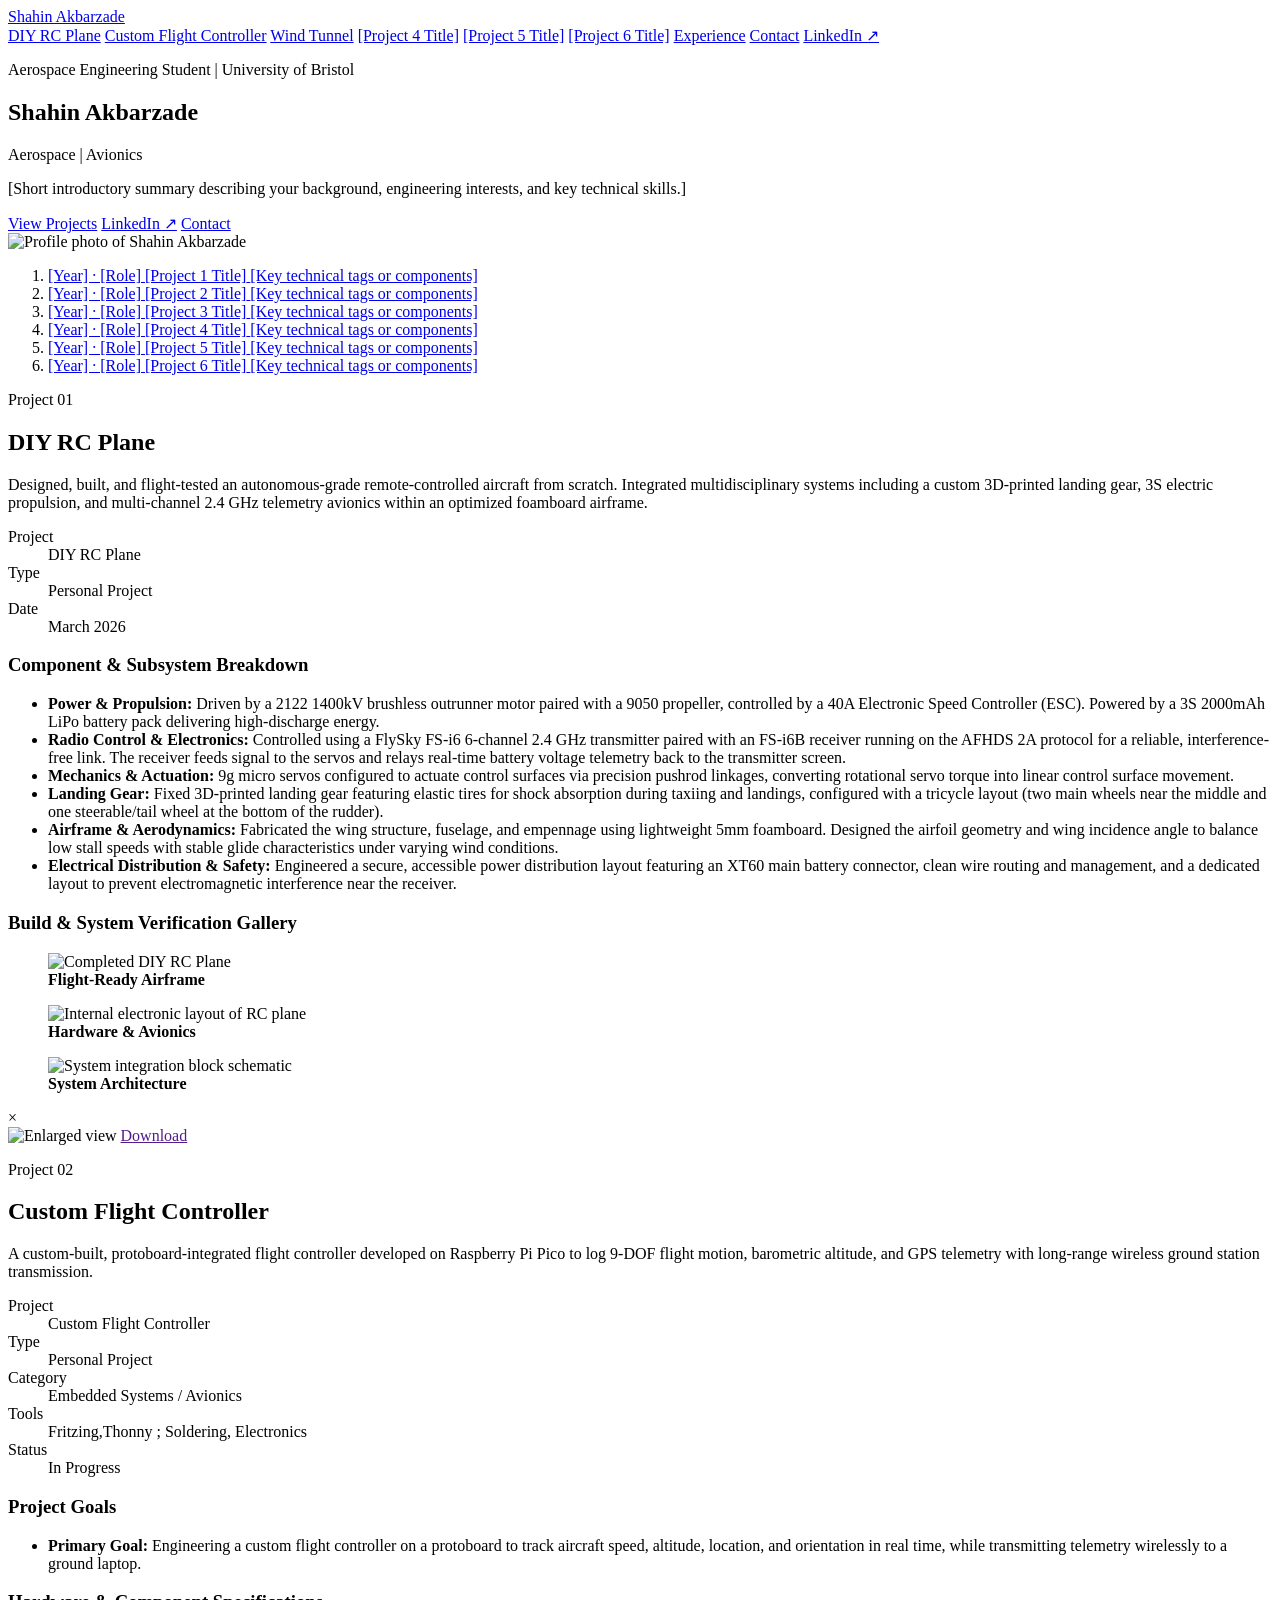
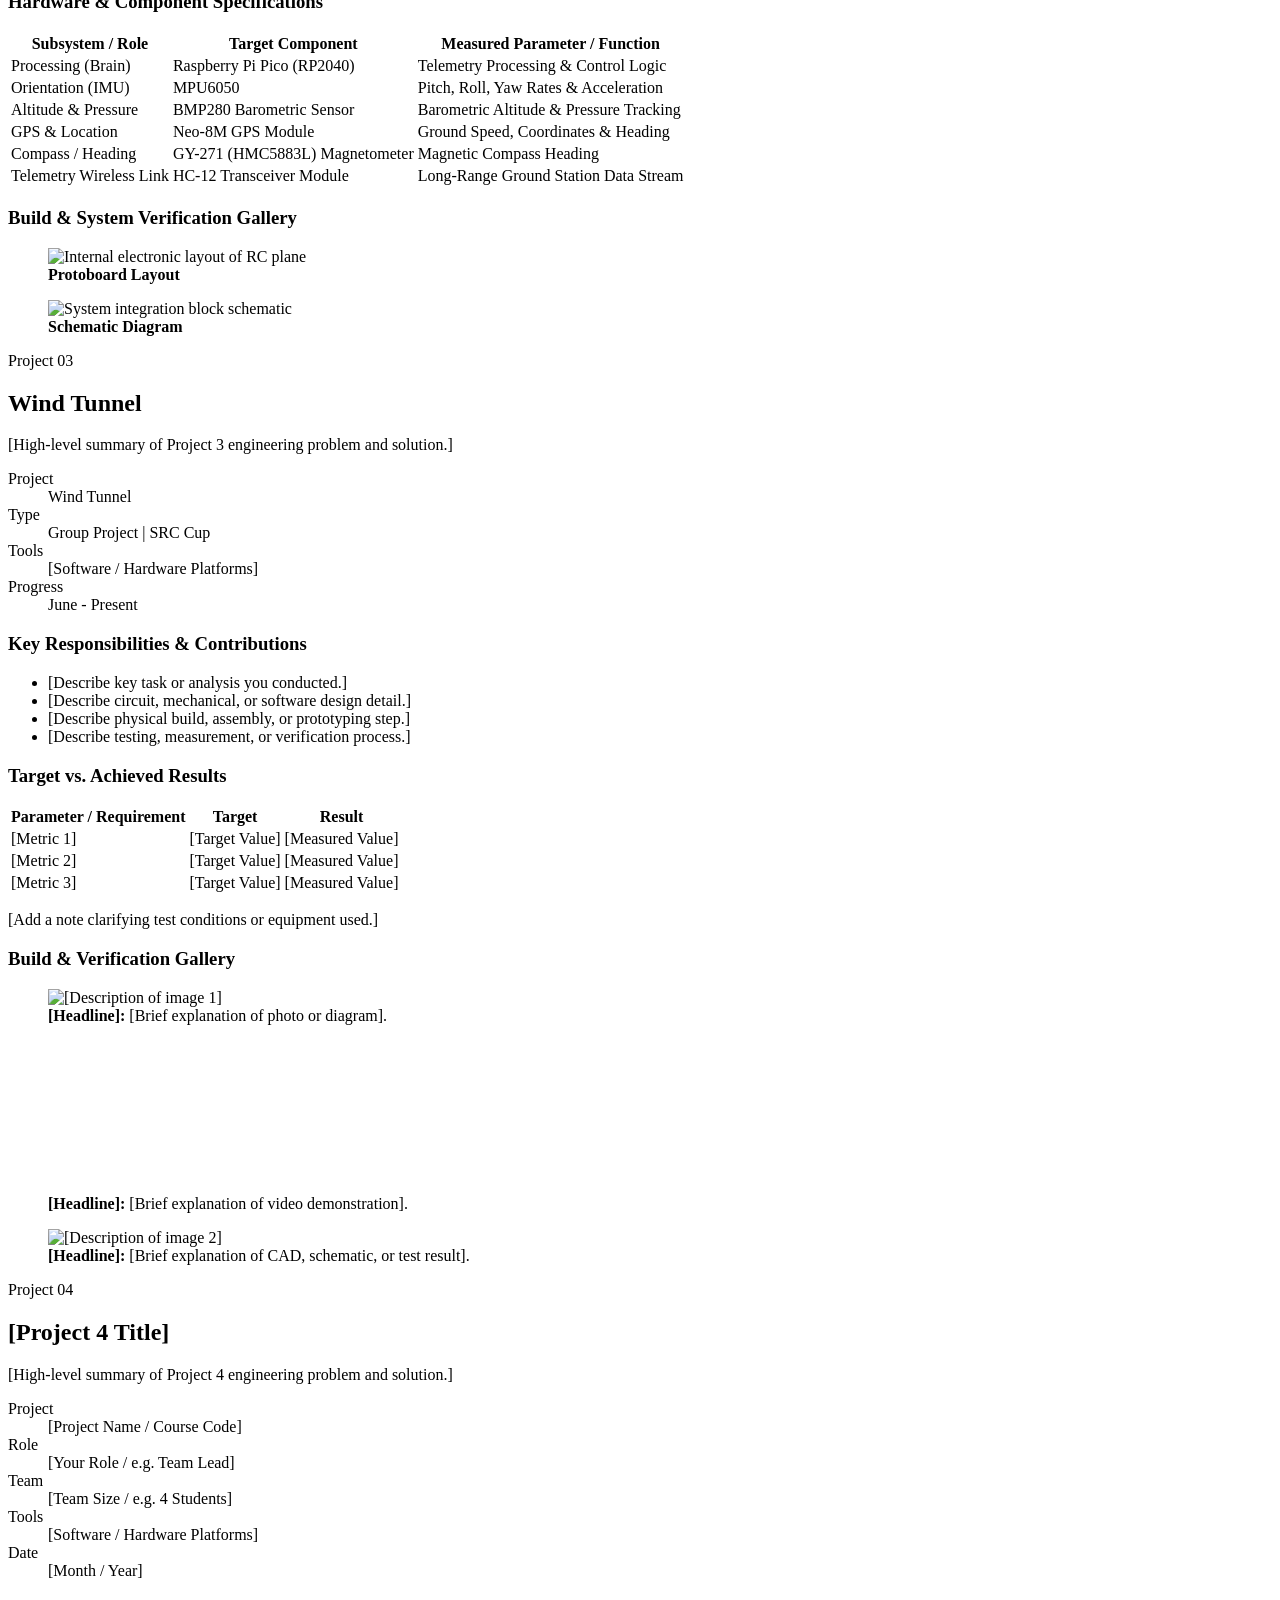
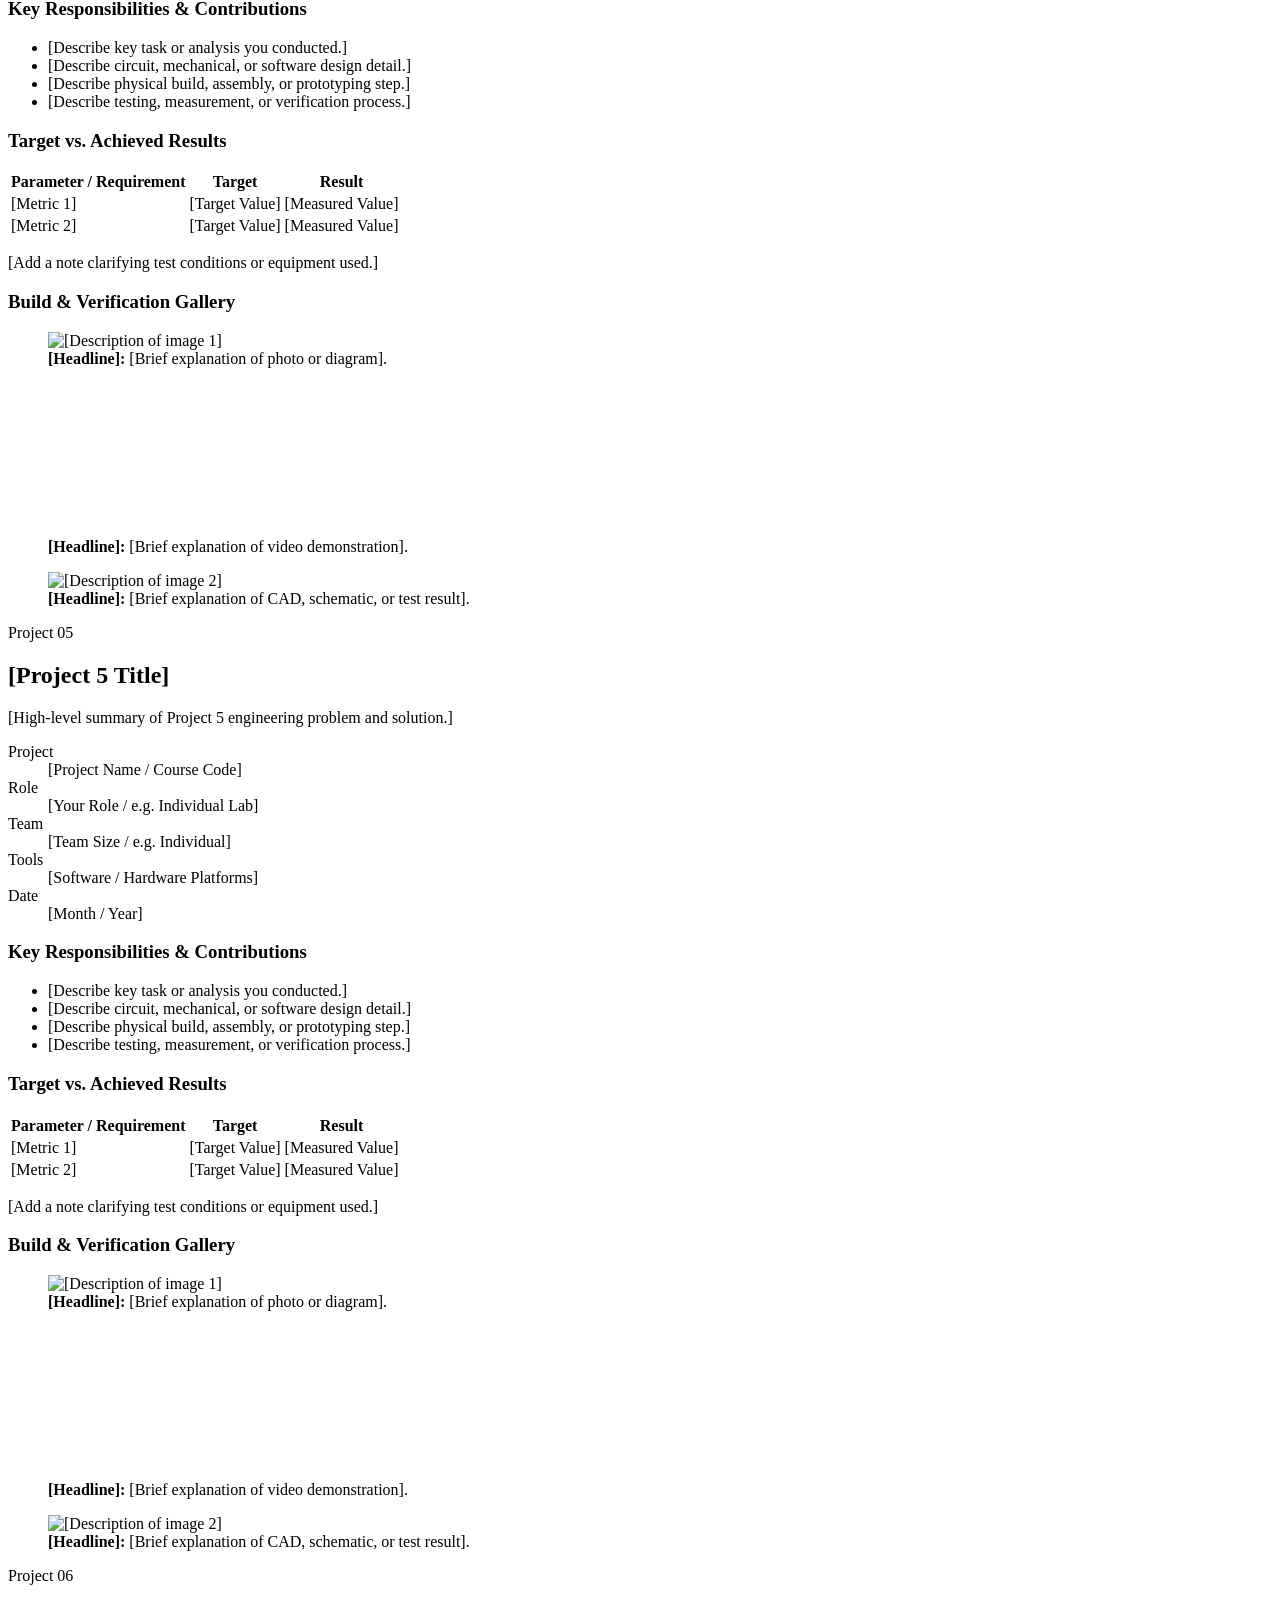
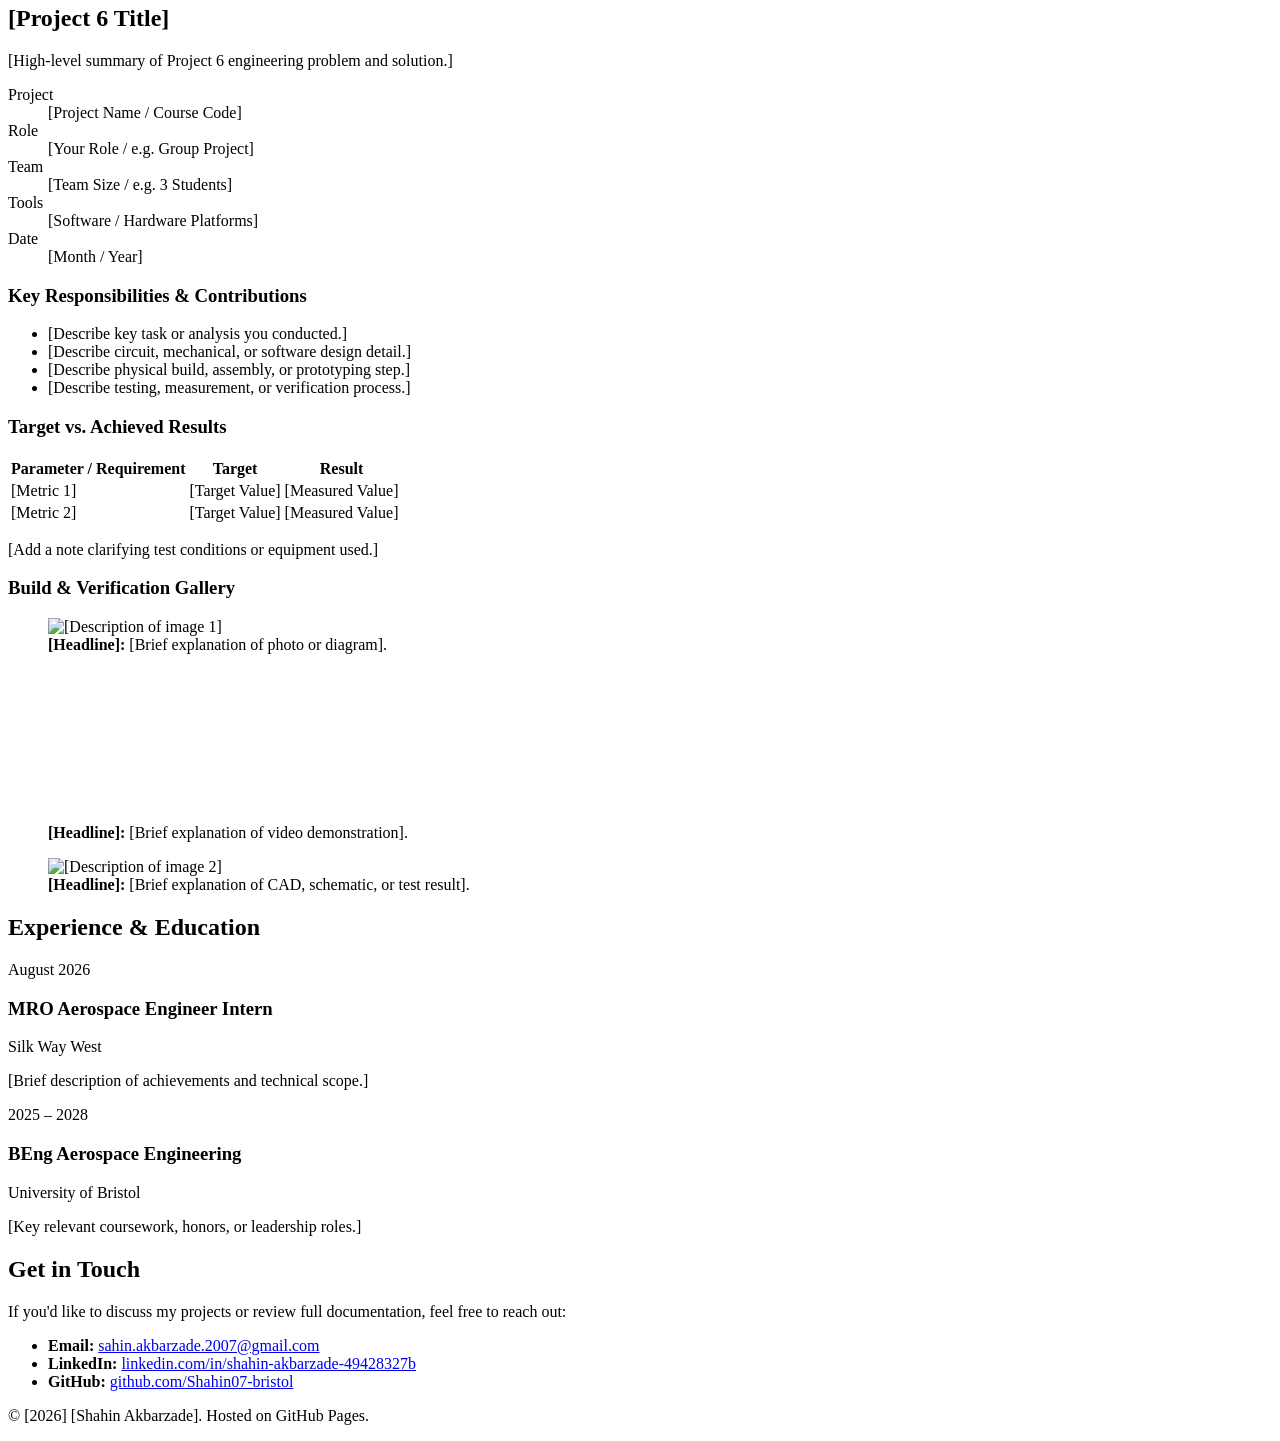
==== index.html @ 2c560502 "Add files via upload" ====
<!DOCTYPE html>
<html lang="en">
<head>
  <meta charset="UTF-8">
  <meta name="viewport" content="width=device-width, initial-scale=1.0">
  <title>Shahin Akbarzade · Portfolio</title>
  <link rel="stylesheet" href="style.css">
</head>
<body>

  <!-- Sticky Navigation Header -->
  <header>
    <div class="header-container">
      <a href="#top" class="logo-link">Shahin Akbarzade</a>
      <nav aria-label="Main Navigation">
        <a href="#project-1">DIY RC Plane</a>
        <a href="#project-2">Custom Flight Controller</a>
        <a href="#project-3">Wind Tunnel</a>
        <a href="#project-4">[Project 4 Title]</a>
        <a href="#project-5">[Project 5 Title]</a>
        <a href="#project-6">[Project 6 Title]</a>
        <a href="#experience">Experience</a>
        <a href="#contact">Contact</a>
        <a href="https://www.linkedin.com/in/shahin-akbarzade-49428327b" target="_blank" rel="noopener">LinkedIn ↗</a>
      </nav>
    </div>
  </header>

  <main>
    <!-- Hero / Intro Section -->
    <section id="top" class="hero-section">
      <div class="hero-text">
        <p class="degree-tag">Aerospace Engineering Student | University of Bristol</p>
        <h1>Shahin Akbarzade</h1>
        <p class="specialty-tag">Aerospace | Avionics</p>
        <p class="bio">
          [Short introductory summary describing your background, engineering interests, and key technical skills.]
        </p>
        <div class="hero-actions">
          <a href="#project-1" class="btn primary-btn">View Projects</a>
          <a href="https://www.linkedin.com/in/shahin-akbarzade-49428327b" target="_blank" rel="noopener" class="btn secondary-btn">LinkedIn ↗</a>
          <a href="#contact" class="btn secondary-btn">Contact</a>
        </div>
      </div>
      <div class="hero-image-wrapper">
        <img src="Photo.jpg" alt="Profile photo of Shahin Akbarzade">
      </div>
    </section>

    <!-- Project Index / Outline -->
    <nav class="project-outline" aria-label="Project Index">
      <ol>
        <li>
          <a href="#project-1">
            <span class="meta">[Year] · [Role]</span>
            <span class="title">[Project 1 Title]</span>
            <span class="desc">[Key technical tags or components]</span>
          </a>
        </li>
        <li>
          <a href="#project-2">
            <span class="meta">[Year] · [Role]</span>
            <span class="title">[Project 2 Title]</span>
            <span class="desc">[Key technical tags or components]</span>
          </a>
        </li>
        <li>
          <a href="#project-3">
            <span class="meta">[Year] · [Role]</span>
            <span class="title">[Project 3 Title]</span>
            <span class="desc">[Key technical tags or components]</span>
          </a>
        </li>
        <li>
          <a href="#project-4">
            <span class="meta">[Year] · [Role]</span>
            <span class="title">[Project 4 Title]</span>
            <span class="desc">[Key technical tags or components]</span>
          </a>
        </li>
        <li>
          <a href="#project-5">
            <span class="meta">[Year] · [Role]</span>
            <span class="title">[Project 5 Title]</span>
            <span class="desc">[Key technical tags or components]</span>
          </a>
        </li>
        <li>
          <a href="#project-6">
            <span class="meta">[Year] · [Role]</span>
            <span class="title">[Project 6 Title]</span>
            <span class="desc">[Key technical tags or components]</span>
        </a>
        </li>
      </ol>
    </nav>

    <!-- Project 01 Details -->
    <section id="project-1" class="project-card">
      <div class="project-header">
        <div class="project-title-area">
          <p class="project-num">Project 01</p>
          <h2>DIY RC Plane</h2>
          <p class="project-summary">Designed, built, and flight-tested an autonomous-grade remote-controlled aircraft from scratch. Integrated multidisciplinary systems including a custom 3D-printed landing gear, 3S electric propulsion, and multi-channel 2.4 GHz telemetry avionics within an optimized foamboard airframe.</p>
        </div>
        <dl class="project-details-grid">
          <div><dt>Project</dt><dd>DIY RC Plane</dd></div>
          <div><dt>Type</dt><dd>Personal Project</dd></div>
          <div><dt>Date</dt><dd>March 2026</dd></div>
        </dl>
      </div>

    <div class="project-body">
        <div class="project-column">
          <h3>Component & Subsystem Breakdown</h3>
          <ul>
            <li><b>Power & Propulsion:</b> Driven by a 2122 1400kV brushless outrunner motor paired with a 9050 propeller, controlled by a 40A Electronic Speed Controller (ESC). Powered by a 3S 2000mAh LiPo battery pack delivering high-discharge energy.</li>
            <li><b>Radio Control & Electronics:</b> Controlled using a FlySky FS-i6 6-channel 2.4 GHz transmitter paired with an FS-i6B receiver running on the AFHDS 2A protocol for a reliable, interference-free link. The receiver feeds signal to the servos and relays real-time battery voltage telemetry back to the transmitter screen.</li>
            <li><b>Mechanics & Actuation:</b> 9g micro servos configured to actuate control surfaces via precision pushrod linkages, converting rotational servo torque into linear control surface movement.</li>
            <li><b>Landing Gear:</b> Fixed 3D-printed landing gear featuring elastic tires for shock absorption during taxiing and landings, configured with a tricycle layout (two main wheels near the middle and one steerable/tail wheel at the bottom of the rudder).</li>
            <li><b>Airframe & Aerodynamics:</b> Fabricated the wing structure, fuselage, and empennage using lightweight 5mm foamboard. Designed the airfoil geometry and wing incidence angle to balance low stall speeds with stable glide characteristics under varying wind conditions.</li>
            <li><b>Electrical Distribution & Safety:</b> Engineered a secure, accessible power distribution layout featuring an XT60 main battery connector, clean wire routing and management, and a dedicated layout to prevent electromagnetic interference near the receiver.</li>
          </ul>
        </div>       
    </div>

    <!-- Media & Demonstration Grid -->
      <div class="media-section">
        <h3>Build & System Verification Gallery</h3>
        <div class="media-grid">
          
          <!-- Image 1: Full Plane -->
          <figure>
            <img class="lightbox-trigger" src="RC PLANE/RC.jpeg" alt="Completed DIY RC Plane">
            <figcaption><b>Flight-Ready Airframe</b></figcaption>
          </figure>

          <!-- Image 2: Components -->
          <figure>
            <img class="lightbox-trigger" src="RC PLANE/Components.jpeg" alt="Internal electronic layout of RC plane">
            <figcaption><b>Hardware & Avionics</b></figcaption>
          </figure>

          <!-- Image 3: Schematic Diagram -->
          <figure>
            <img class="lightbox-trigger" src="RC PLANE/Schematic.png" alt="System integration block schematic">
            <figcaption><b>System Architecture</b></figcaption>
          </figure>

        </div>
      </div>

      <!-- Lightbox Modal Container (Add this right at the bottom before </body>) -->
      <div id="lightbox" class="lightbox">
        <span class="lightbox-close">&times;</span>
        <div class="lightbox-content-wrapper">
          <img class="lightbox-img" id="lightbox-img" src="" alt="Enlarged view">
          <a id="lightbox-download" class="lightbox-download-btn" href="" download>Download</a>
        </div>
      </div>
    </section>

    <!-- Project 02 Details -->
    <section id="project-2" class="project-card">
    <div class="project-header">
        <div class="project-title-area">
        <p class="project-num">Project 02</p>
        <h2>Custom Flight Controller</h2>
        <p class="project-summary">A custom-built, protoboard-integrated flight controller developed on Raspberry Pi Pico to log 9-DOF flight motion, barometric altitude, and GPS telemetry with long-range wireless ground station transmission.</p>
        </div>
        <dl class="project-details-grid">
        <div><dt>Project</dt><dd>Custom Flight Controller</dd></div>
        <div><dt>Type</dt><dd>Personal Project</dd></div>
        <div><dt>Category</dt><dd>Embedded Systems / Avionics</dd></div>
        <div><dt>Tools</dt><dd>Fritzing,Thonny ; Soldering, Electronics</dd></div>
        <div><dt>Status</dt><dd>In Progress</dd></div>
        </dl>
    </div>

    <div class="project-details">
    
    <!-- Project Goals Header & Text -->
    <div class="detail-section">
        <h3>Project Goals</h3>
        <ul>
        <li>
            <b>Primary Goal:</b> Engineering a custom flight controller on a protoboard to track aircraft speed, altitude, location, and orientation in real time, while transmitting telemetry wirelessly to a ground laptop.
        </li>
        </ul>
    </div>

    <!-- Hardware Component Specification Table -->
    <div class="detail-section">
        <h3>Hardware & Component Specifications</h3>
        
        <div class="table-container">
        <table class="specs-table">
            <thead>
            <tr>
                <th>Subsystem / Role</th>
                <th>Target Component</th>
                <th>Measured Parameter / Function</th>
            </tr>
            </thead>
            <tbody>
            <tr>
                <td>Processing (Brain)</td>
                <td>Raspberry Pi Pico (RP2040)</td>
                <td>Telemetry Processing & Control Logic</td>
            </tr>
            <tr>
                <td>Orientation (IMU)</td>
                <td>MPU6050</td>
                <td>Pitch, Roll, Yaw Rates & Acceleration</td>
            </tr>
            <tr>
                <td>Altitude & Pressure</td>
                <td>BMP280 Barometric Sensor</td>
                <td>Barometric Altitude & Pressure Tracking</td>
            </tr>
            <tr>
                <td>GPS & Location</td>
                <td>Neo-8M GPS Module</td>
                <td>Ground Speed, Coordinates & Heading</td>
            </tr>
            <tr>
                <td>Compass / Heading</td>
                <td>GY-271 (HMC5883L) Magnetometer</td>
                <td>Magnetic Compass Heading</td>
            </tr>
            <tr>
                <td>Telemetry Wireless Link</td>
                <td>HC-12 Transceiver Module</td>
                <td>Long-Range Ground Station Data Stream</td>
            </tr>
            </tbody>
        </table>
        </div>
    </div>

    </div>

    <!-- Media & Demonstration Grid -->
      <div class="media-section">
        <h3>Build & System Verification Gallery</h3>
        <div class="media-grid">

          <!-- Image 1: Components -->
          <figure>
            <img class="lightbox-trigger" src="Flight Controller/Circuit.jpeg" alt="Internal electronic layout of RC plane">
            <figcaption><b>Protoboard Layout</b></figcaption>
          </figure>

          <!-- Image 2: Schematic Diagram -->
          <figure>
            <img class="lightbox-trigger" src="Flight Controller/Schematic.png" alt="System integration block schematic">
            <figcaption><b>Schematic Diagram</b></figcaption>
          </figure>

        </div>

    </div>
    </section>

    <!-- Project 03 Details -->
    <section id="project-3" class="project-card">
      <div class="project-header">
        <div class="project-title-area">
          <p class="project-num">Project 03</p>
          <h2>Wind Tunnel</h2>
          <p class="project-summary">[High-level summary of Project 3 engineering problem and solution.]</p>
        </div>
        <dl class="project-details-grid">
          <div><dt>Project</dt><dd>Wind Tunnel</dd></div>
          <div><dt>Type</dt><dd>Group Project | SRC Cup</dd></div>
          <div><dt>Tools</dt><dd>[Software / Hardware Platforms]</dd></div>
          <div><dt>Progress</dt><dd>June - Present</dd></div>
        </dl>
      </div>

      <div class="project-body">
        <div class="project-column">
          <h3>Key Responsibilities & Contributions</h3>
          <ul>
            <li>[Describe key task or analysis you conducted.]</li>
            <li>[Describe circuit, mechanical, or software design detail.]</li>
            <li>[Describe physical build, assembly, or prototyping step.]</li>
            <li>[Describe testing, measurement, or verification process.]</li>
          </ul>
        </div>

        <div class="project-column">
          <h3>Target vs. Achieved Results</h3>
          <div class="table-wrapper">
            <table>
              <thead>
                <tr>
                  <th>Parameter / Requirement</th>
                  <th>Target</th>
                  <th>Result</th>
                </tr>
              </thead>
              <tbody>
                <tr>
                  <td>[Metric 1]</td>
                  <td>[Target Value]</td>
                  <td>[Measured Value]</td>
                </tr>
                <tr>
                  <td>[Metric 2]</td>
                  <td>[Target Value]</td>
                  <td>[Measured Value]</td>
                </tr>
                <tr>
                  <td>[Metric 3]</td>
                  <td>[Target Value]</td>
                  <td>[Measured Value]</td>
                </tr>
              </tbody>
            </table>
          </div>
          <p class="caption-note">[Add a note clarifying test conditions or equipment used.]</p>
        </div>
      </div>

      <!-- Media & Demonstration Grid -->
      <div class="media-section">
        <h3>Build & Verification Gallery</h3>
        <div class="media-grid">
          <figure>
            <img src="assets/project3-img1.jpg" alt="[Description of image 1]">
            <figcaption><b>[Headline]:</b> [Brief explanation of photo or diagram].</figcaption>
          </figure>
          <figure>
            <video autoplay loop muted playsinline poster="assets/project3-video-poster.jpg" src="assets/project3-demo.mp4"></video>
            <figcaption><b>[Headline]:</b> [Brief explanation of video demonstration].</figcaption>
          </figure>
          <figure>
            <img src="assets/project3-img2.jpg" alt="[Description of image 2]">
            <figcaption><b>[Headline]:</b> [Brief explanation of CAD, schematic, or test result].</figcaption>
          </figure>
        </div>
      </div>
    </section>

    <!-- Project 04 Details -->
    <section id="project-4" class="project-card">
      <div class="project-header">
        <div class="project-title-area">
          <p class="project-num">Project 04</p>
          <h2>[Project 4 Title]</h2>
          <p class="project-summary">[High-level summary of Project 4 engineering problem and solution.]</p>
        </div>
        <dl class="project-details-grid">
          <div><dt>Project</dt><dd>[Project Name / Course Code]</dd></div>
          <div><dt>Role</dt><dd>[Your Role / e.g. Team Lead]</dd></div>
          <div><dt>Team</dt><dd>[Team Size / e.g. 4 Students]</dd></div>
          <div><dt>Tools</dt><dd>[Software / Hardware Platforms]</dd></div>
          <div><dt>Date</dt><dd>[Month / Year]</dd></div>
        </dl>
      </div>

      <div class="project-body">
        <div class="project-column">
          <h3>Key Responsibilities & Contributions</h3>
          <ul>
            <li>[Describe key task or analysis you conducted.]</li>
            <li>[Describe circuit, mechanical, or software design detail.]</li>
            <li>[Describe physical build, assembly, or prototyping step.]</li>
            <li>[Describe testing, measurement, or verification process.]</li>
          </ul>
        </div>

        <div class="project-column">
          <h3>Target vs. Achieved Results</h3>
          <div class="table-wrapper">
            <table>
              <thead>
                <tr>
                  <th>Parameter / Requirement</th>
                  <th>Target</th>
                  <th>Result</th>
                </tr>
              </thead>
              <tbody>
                <tr>
                  <td>[Metric 1]</td>
                  <td>[Target Value]</td>
                  <td>[Measured Value]</td>
                </tr>
                <tr>
                  <td>[Metric 2]</td>
                  <td>[Target Value]</td>
                  <td>[Measured Value]</td>
                </tr>
              </tbody>
            </table>
          </div>
          <p class="caption-note">[Add a note clarifying test conditions or equipment used.]</p>
        </div>
      </div>

      <!-- Media & Demonstration Grid -->
      <div class="media-section">
        <h3>Build & Verification Gallery</h3>
        <div class="media-grid">
          <figure>
            <img src="assets/project4-img1.jpg" alt="[Description of image 1]">
            <figcaption><b>[Headline]:</b> [Brief explanation of photo or diagram].</figcaption>
          </figure>
          <figure>
            <video autoplay loop muted playsinline poster="assets/project4-video-poster.jpg" src="assets/project4-demo.mp4"></video>
            <figcaption><b>[Headline]:</b> [Brief explanation of video demonstration].</figcaption>
          </figure>
          <figure>
            <img src="assets/project4-img2.jpg" alt="[Description of image 2]">
            <figcaption><b>[Headline]:</b> [Brief explanation of CAD, schematic, or test result].</figcaption>
          </figure>
        </div>
      </div>
    </section>

    <!-- Project 05 Details -->
    <section id="project-5" class="project-card">
      <div class="project-header">
        <div class="project-title-area">
          <p class="project-num">Project 05</p>
          <h2>[Project 5 Title]</h2>
          <p class="project-summary">[High-level summary of Project 5 engineering problem and solution.]</p>
        </div>
        <dl class="project-details-grid">
          <div><dt>Project</dt><dd>[Project Name / Course Code]</dd></div>
          <div><dt>Role</dt><dd>[Your Role / e.g. Individual Lab]</dd></div>
          <div><dt>Team</dt><dd>[Team Size / e.g. Individual]</dd></div>
          <div><dt>Tools</dt><dd>[Software / Hardware Platforms]</dd></div>
          <div><dt>Date</dt><dd>[Month / Year]</dd></div>
        </dl>
      </div>

      <div class="project-body">
        <div class="project-column">
          <h3>Key Responsibilities & Contributions</h3>
          <ul>
            <li>[Describe key task or analysis you conducted.]</li>
            <li>[Describe circuit, mechanical, or software design detail.]</li>
            <li>[Describe physical build, assembly, or prototyping step.]</li>
            <li>[Describe testing, measurement, or verification process.]</li>
          </ul>
        </div>

        <div class="project-column">
          <h3>Target vs. Achieved Results</h3>
          <div class="table-wrapper">
            <table>
              <thead>
                <tr>
                  <th>Parameter / Requirement</th>
                  <th>Target</th>
                  <th>Result</th>
                </tr>
              </thead>
              <tbody>
                <tr>
                  <td>[Metric 1]</td>
                  <td>[Target Value]</td>
                  <td>[Measured Value]</td>
                </tr>
                <tr>
                  <td>[Metric 2]</td>
                  <td>[Target Value]</td>
                  <td>[Measured Value]</td>
                </tr>
              </tbody>
            </table>
          </div>
          <p class="caption-note">[Add a note clarifying test conditions or equipment used.]</p>
        </div>
      </div>

      <!-- Media & Demonstration Grid -->
      <div class="media-section">
        <h3>Build & Verification Gallery</h3>
        <div class="media-grid">
          <figure>
            <img src="assets/project5-img1.jpg" alt="[Description of image 1]">
            <figcaption><b>[Headline]:</b> [Brief explanation of photo or diagram].</figcaption>
          </figure>
          <figure>
            <video autoplay loop muted playsinline poster="assets/project5-video-poster.jpg" src="assets/project5-demo.mp4"></video>
            <figcaption><b>[Headline]:</b> [Brief explanation of video demonstration].</figcaption>
          </figure>
          <figure>
            <img src="assets/project5-img2.jpg" alt="[Description of image 2]">
            <figcaption><b>[Headline]:</b> [Brief explanation of CAD, schematic, or test result].</figcaption>
          </figure>
        </div>
      </div>
    </section>

    <!-- Project 06 Details -->
    <section id="project-6" class="project-card">
      <div class="project-header">
        <div class="project-title-area">
          <p class="project-num">Project 06</p>
          <h2>[Project 6 Title]</h2>
          <p class="project-summary">[High-level summary of Project 6 engineering problem and solution.]</p>
        </div>
        <dl class="project-details-grid">
          <div><dt>Project</dt><dd>[Project Name / Course Code]</dd></div>
          <div><dt>Role</dt><dd>[Your Role / e.g. Group Project]</dd></div>
          <div><dt>Team</dt><dd>[Team Size / e.g. 3 Students]</dd></div>
          <div><dt>Tools</dt><dd>[Software / Hardware Platforms]</dd></div>
          <div><dt>Date</dt><dd>[Month / Year]</dd></div>
        </dl>
      </div>

      <div class="project-body">
        <div class="project-column">
          <h3>Key Responsibilities & Contributions</h3>
          <ul>
            <li>[Describe key task or analysis you conducted.]</li>
            <li>[Describe circuit, mechanical, or software design detail.]</li>
            <li>[Describe physical build, assembly, or prototyping step.]</li>
            <li>[Describe testing, measurement, or verification process.]</li>
          </ul>
        </div>

        <div class="project-column">
          <h3>Target vs. Achieved Results</h3>
          <div class="table-wrapper">
            <table>
              <thead>
                <tr>
                  <th>Parameter / Requirement</th>
                  <th>Target</th>
                  <th>Result</th>
                </tr>
              </thead>
              <tbody>
                <tr>
                  <td>[Metric 1]</td>
                  <td>[Target Value]</td>
                  <td>[Measured Value]</td>
                </tr>
                <tr>
                  <td>[Metric 2]</td>
                  <td>[Target Value]</td>
                  <td>[Measured Value]</td>
                </tr>
              </tbody>
            </table>
          </div>
          <p class="caption-note">[Add a note clarifying test conditions or equipment used.]</p>
        </div>
      </div>

      <!-- Media & Demonstration Grid -->
      <div class="media-section">
        <h3>Build & Verification Gallery</h3>
        <div class="media-grid">
          <figure>
            <img src="assets/project6-img1.jpg" alt="[Description of image 1]">
            <figcaption><b>[Headline]:</b> [Brief explanation of photo or diagram].</figcaption>
          </figure>
          <figure>
            <video autoplay loop muted playsinline poster="assets/project6-video-poster.jpg" src="assets/project6-demo.mp4"></video>
            <figcaption><b>[Headline]:</b> [Brief explanation of video demonstration].</figcaption>
          </figure>
          <figure>
            <img src="assets/project6-img2.jpg" alt="[Description of image 2]">
            <figcaption><b>[Headline]:</b> [Brief explanation of CAD, schematic, or test result].</figcaption>
          </figure>
        </div>
      </div>
    </section>

    <!-- Experience / Background Section -->
    <section id="experience" class="content-section">
      <h2>Experience & Education</h2>
      <div class="timeline">
        <div class="timeline-item">
          <span class="timeline-date">August 2026</span>
          <div class="timeline-content">
            <h3>MRO Aerospace Engineer Intern</h3>
            <p class="timeline-org">Silk Way West</p>
            <p>[Brief description of achievements and technical scope.]</p>
          </div>
        </div>
        <div class="timeline-item">
          <span class="timeline-date">2025 – 2028</span>
          <div class="timeline-content">
            <h3>BEng Aerospace Engineering</h3>
            <p class="timeline-org">University of Bristol</p>
            <p>[Key relevant coursework, honors, or leadership roles.]</p>
          </div>
        </div>
      </div>
    </section>

    <!-- Contact Section -->
    <section id="contact" class="content-section">
      <h2>Get in Touch</h2>
      <p>If you'd like to discuss my projects or review full documentation, feel free to reach out:</p>
      <ul class="contact-list">
        <li><strong>Email:</strong> <a href="mailto:sahin.akbarzade.2007@gmail.com">sahin.akbarzade.2007@gmail.com</a></li>
        <li><strong>LinkedIn:</strong> <a href="https://linkedin.com/in/shahin-akbarzade-49428327b" target="_blank" rel="noopener">linkedin.com/in/shahin-akbarzade-49428327b</a></li>
        <li><strong>GitHub:</strong> <a href="https://github.com/Shahin07-bristol" target="_blank" rel="noopener">github.com/Shahin07-bristol</a></li>
      </ul>
    </section>
  </main>

  <footer>
    <p>© [2026] [Shahin Akbarzade]. Hosted on GitHub Pages.</p>
  </footer>

  <!-- Link your JavaScript file here -->
  <script src="script.js"></script>

</body>
</html>
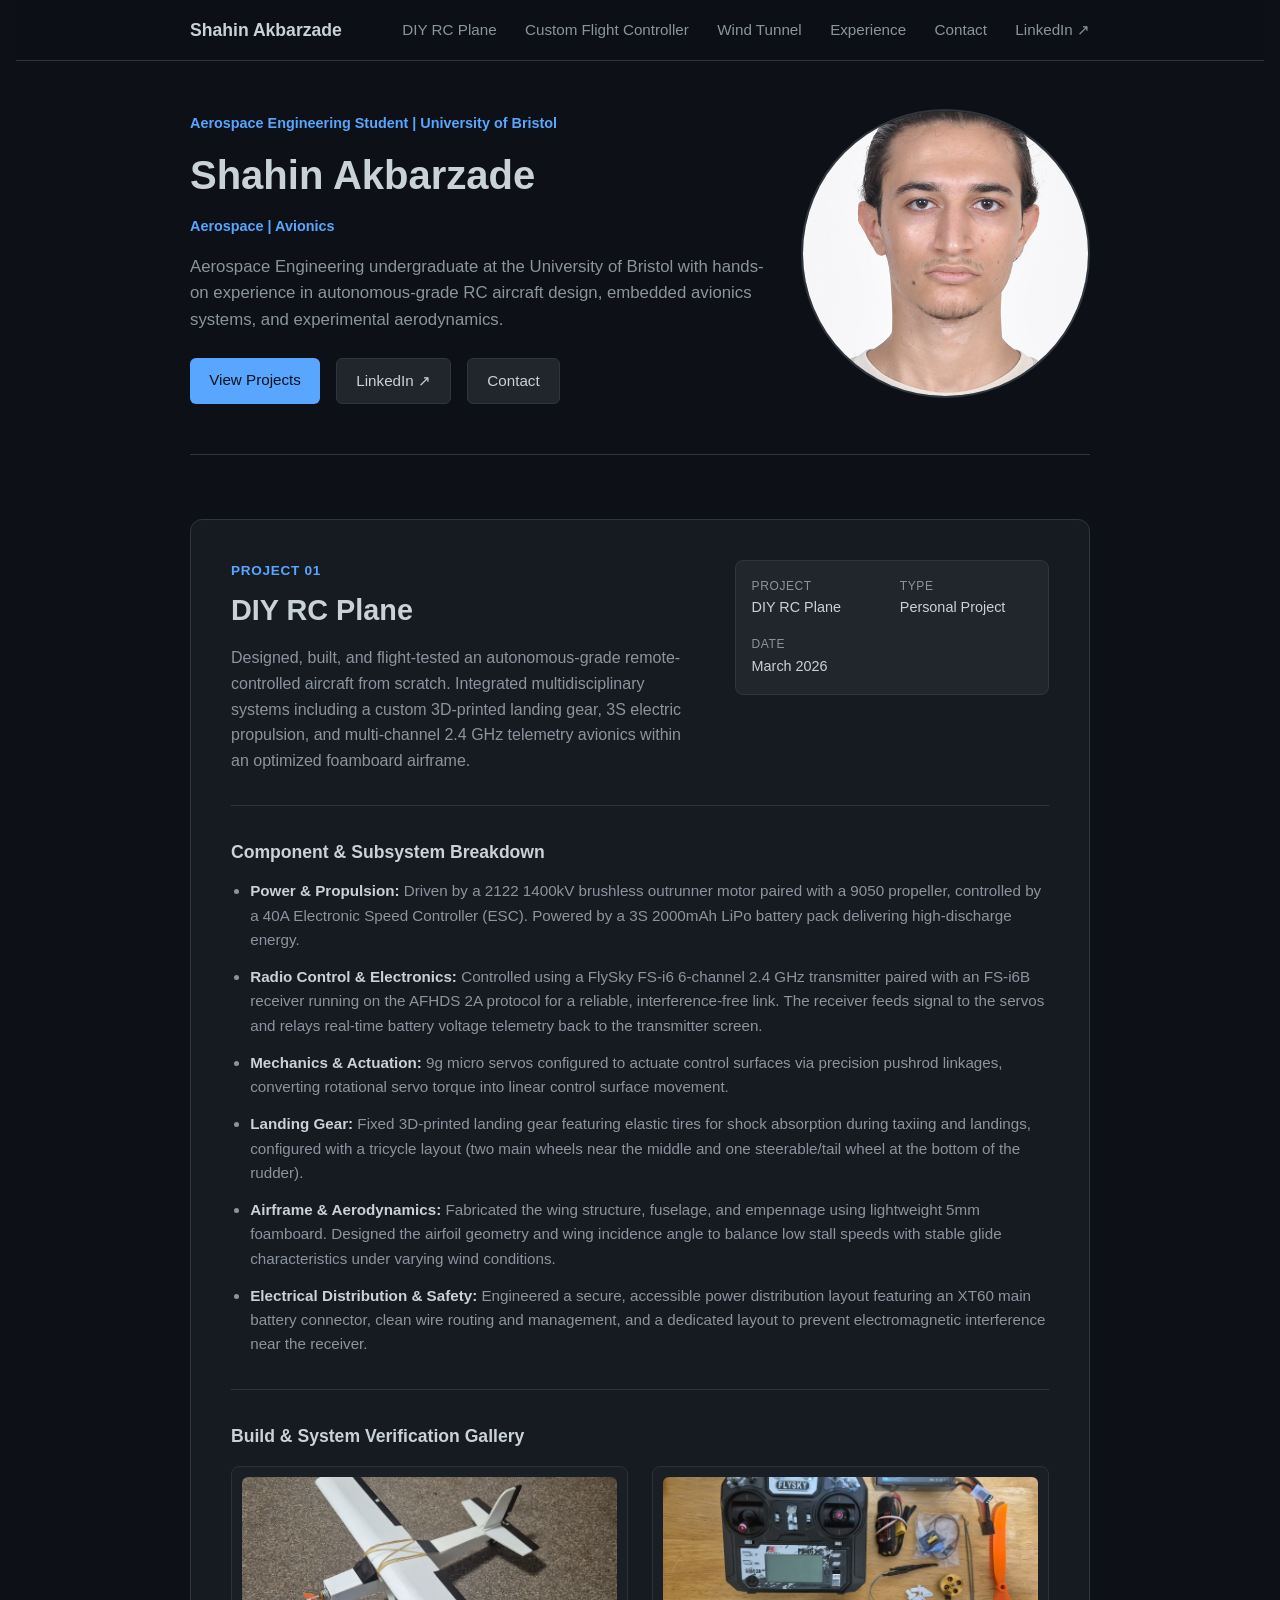
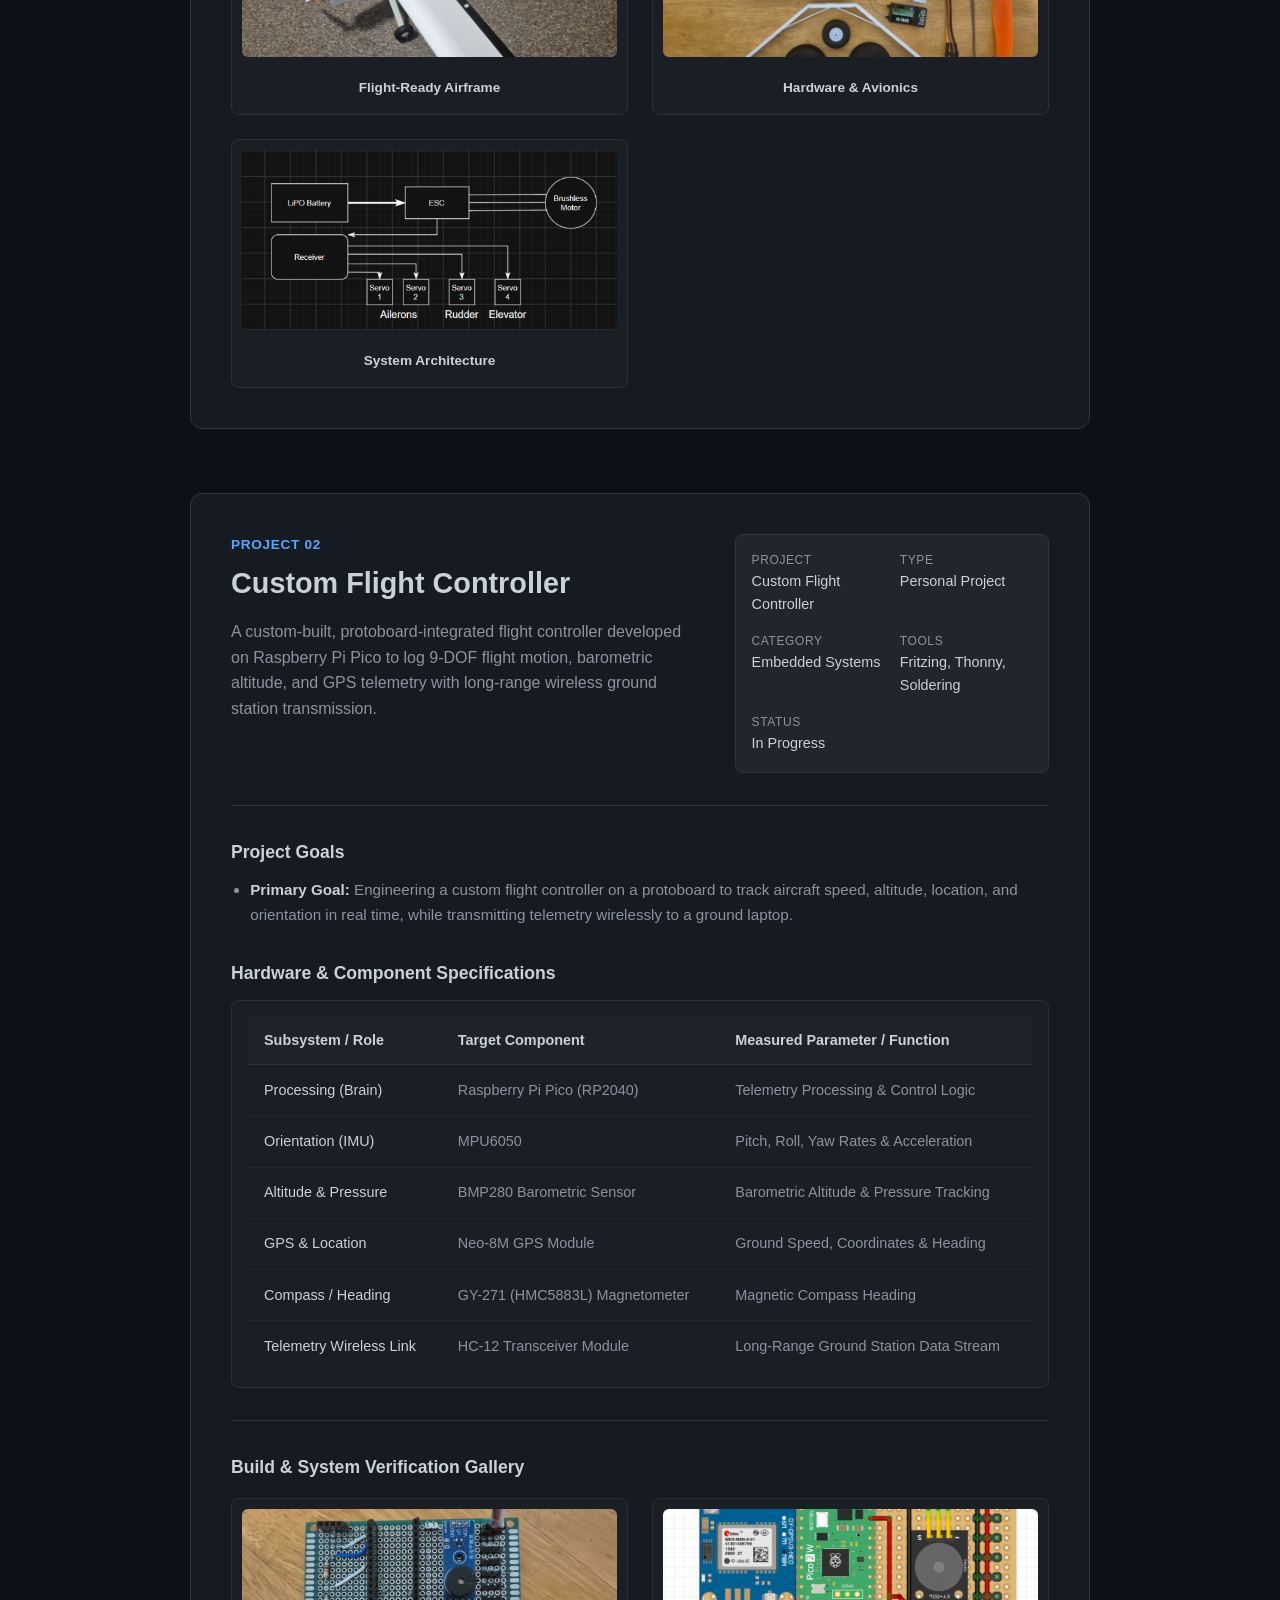
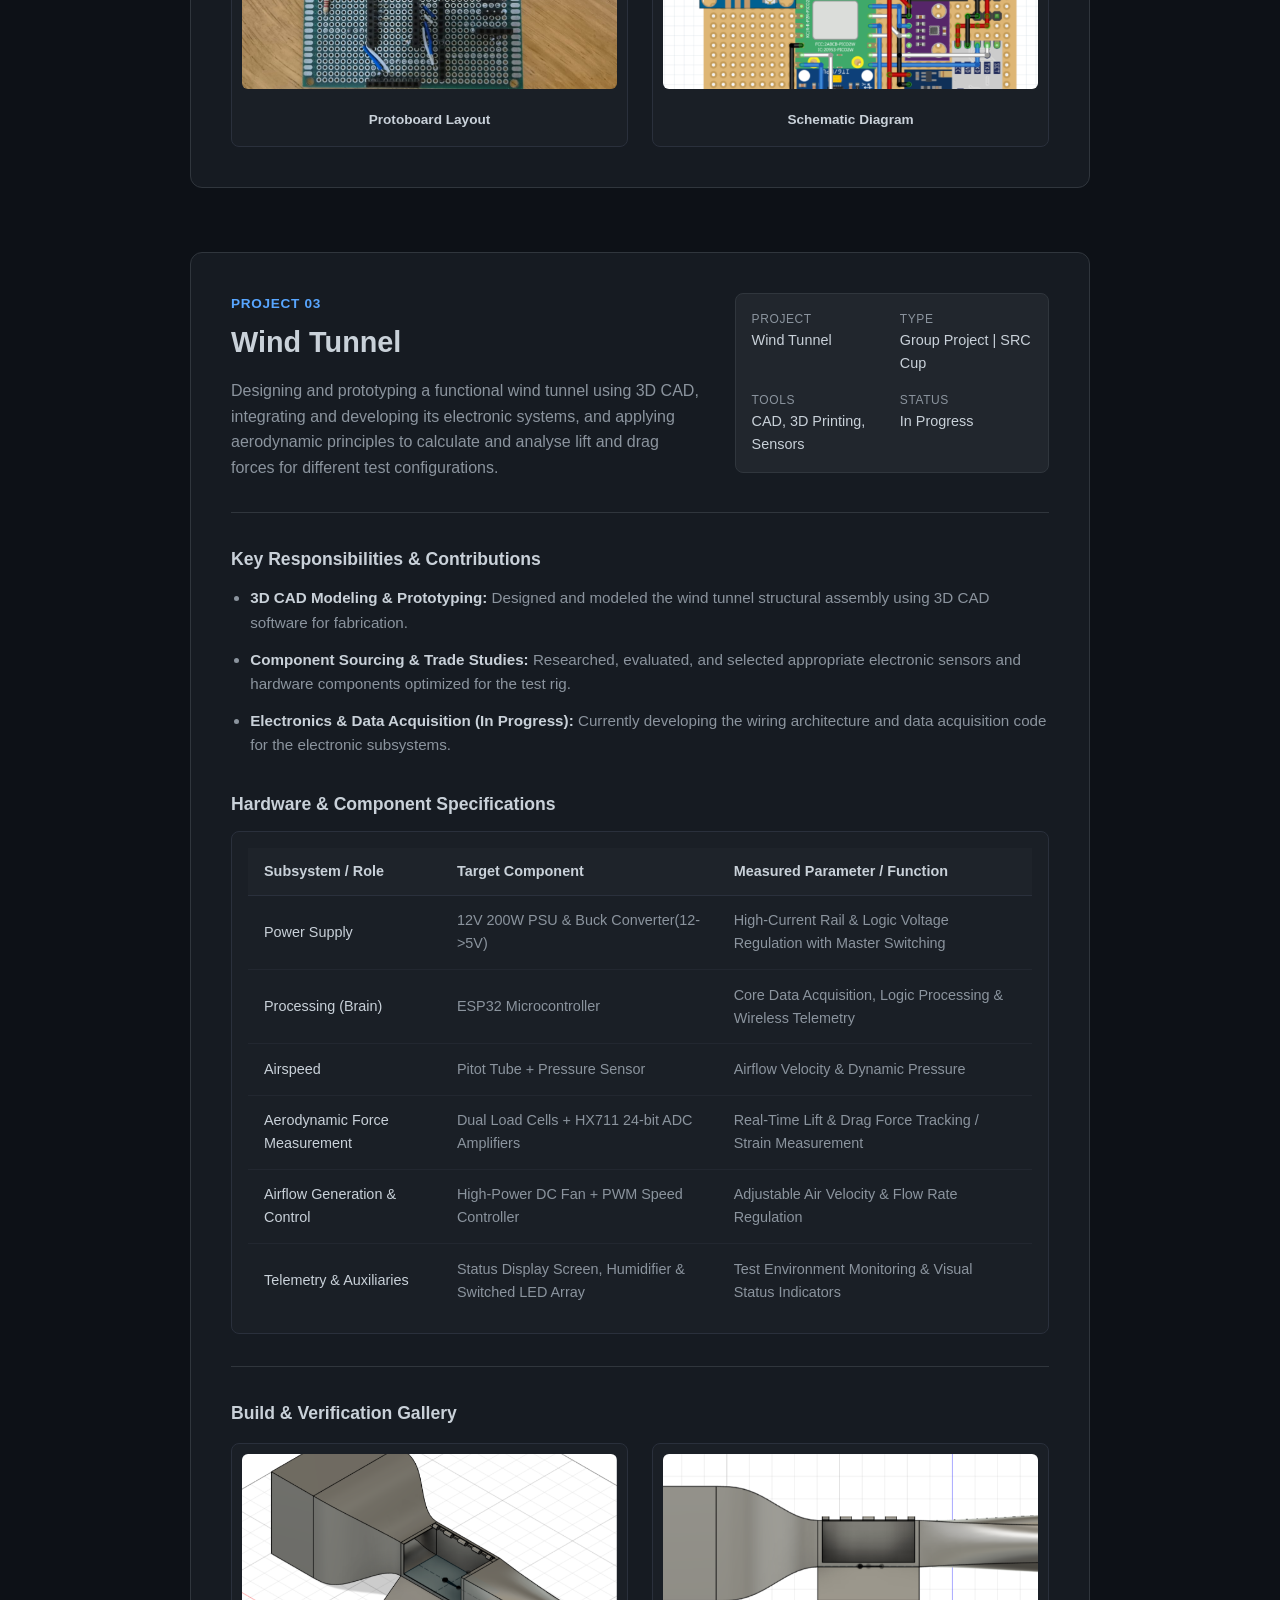
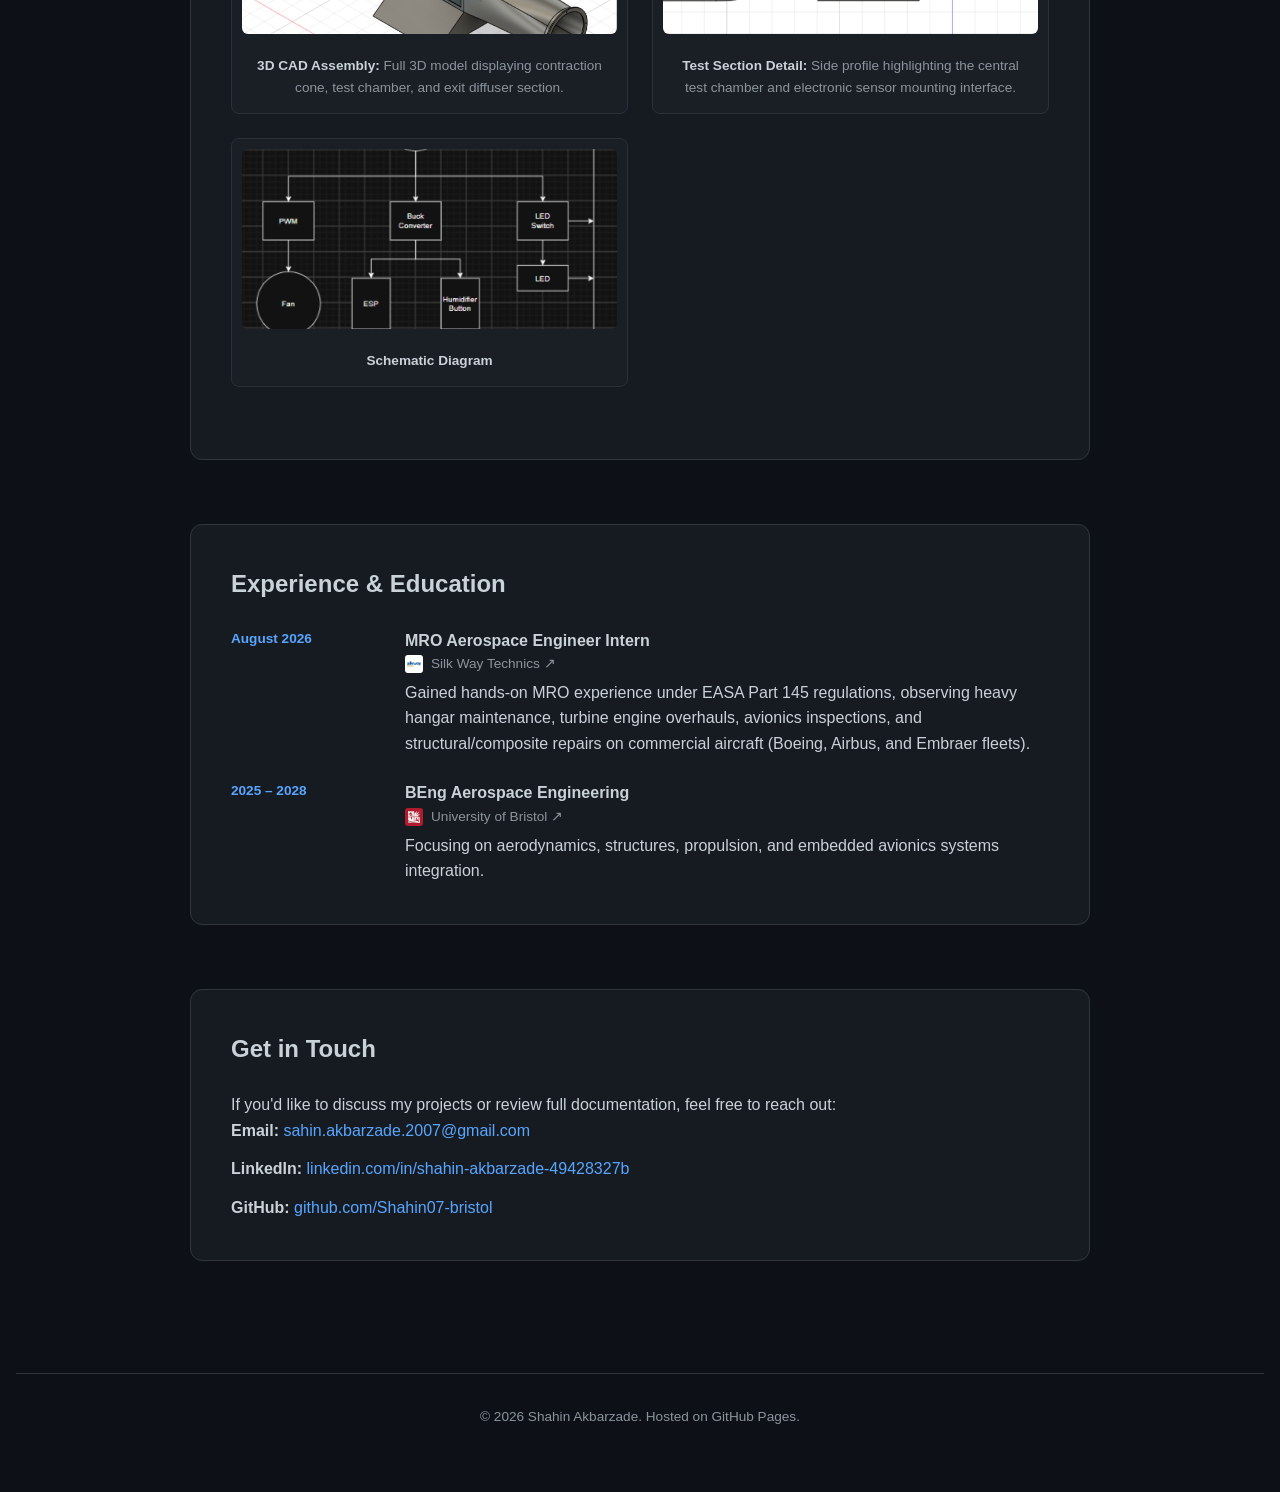
==== commit 85077e5d: "Add files via upload" ====
--- a/index.html
+++ b/index.html
@@ -4,6 +4,7 @@
   <meta charset="UTF-8">
   <meta name="viewport" content="width=device-width, initial-scale=1.0">
   <title>Shahin Akbarzade · Portfolio</title>
+  <link rel="icon" type="image/jpeg" href="assets/Profile.jpg">
   <link rel="stylesheet" href="style.css">
 </head>
 <body>
@@ -16,9 +17,6 @@
         <a href="#project-1">DIY RC Plane</a>
         <a href="#project-2">Custom Flight Controller</a>
         <a href="#project-3">Wind Tunnel</a>
-        <a href="#project-4">[Project 4 Title]</a>
-        <a href="#project-5">[Project 5 Title]</a>
-        <a href="#project-6">[Project 6 Title]</a>
         <a href="#experience">Experience</a>
         <a href="#contact">Contact</a>
         <a href="https://www.linkedin.com/in/shahin-akbarzade-49428327b" target="_blank" rel="noopener">LinkedIn ↗</a>
@@ -34,7 +32,7 @@
         <h1>Shahin Akbarzade</h1>
         <p class="specialty-tag">Aerospace | Avionics</p>
         <p class="bio">
-          [Short introductory summary describing your background, engineering interests, and key technical skills.]
+          Aerospace Engineering undergraduate at the University of Bristol with hands-on experience in autonomous-grade RC aircraft design, embedded avionics systems, and experimental aerodynamics.
         </p>
         <div class="hero-actions">
           <a href="#project-1" class="btn primary-btn">View Projects</a>
@@ -43,63 +41,15 @@
         </div>
       </div>
       <div class="hero-image-wrapper">
-        <img src="Photo.jpg" alt="Profile photo of Shahin Akbarzade">
-      </div>
-    </section>
-
-    <!-- Project Index / Outline -->
-    <nav class="project-outline" aria-label="Project Index">
-      <ol>
-        <li>
-          <a href="#project-1">
-            <span class="meta">[Year] · [Role]</span>
-            <span class="title">[Project 1 Title]</span>
-            <span class="desc">[Key technical tags or components]</span>
-          </a>
-        </li>
-        <li>
-          <a href="#project-2">
-            <span class="meta">[Year] · [Role]</span>
-            <span class="title">[Project 2 Title]</span>
-            <span class="desc">[Key technical tags or components]</span>
-          </a>
-        </li>
-        <li>
-          <a href="#project-3">
-            <span class="meta">[Year] · [Role]</span>
-            <span class="title">[Project 3 Title]</span>
-            <span class="desc">[Key technical tags or components]</span>
-          </a>
-        </li>
-        <li>
-          <a href="#project-4">
-            <span class="meta">[Year] · [Role]</span>
-            <span class="title">[Project 4 Title]</span>
-            <span class="desc">[Key technical tags or components]</span>
-          </a>
-        </li>
-        <li>
-          <a href="#project-5">
-            <span class="meta">[Year] · [Role]</span>
-            <span class="title">[Project 5 Title]</span>
-            <span class="desc">[Key technical tags or components]</span>
-          </a>
-        </li>
-        <li>
-          <a href="#project-6">
-            <span class="meta">[Year] · [Role]</span>
-            <span class="title">[Project 6 Title]</span>
-            <span class="desc">[Key technical tags or components]</span>
-        </a>
-        </li>
-      </ol>
-    </nav>
+        <img src="assets/Profile.jpg" alt="Profile photo of Shahin Akbarzade">
+      </div>
+    </section>
 
     <!-- Project 01 Details -->
     <section id="project-1" class="project-card">
       <div class="project-header">
-        <div class="project-title-area">
-          <p class="project-num">Project 01</p>
+        <div>
+          <span class="project-num">Project 01</span>
           <h2>DIY RC Plane</h2>
           <p class="project-summary">Designed, built, and flight-tested an autonomous-grade remote-controlled aircraft from scratch. Integrated multidisciplinary systems including a custom 3D-printed landing gear, 3S electric propulsion, and multi-channel 2.4 GHz telemetry avionics within an optimized foamboard airframe.</p>
         </div>
@@ -110,7 +60,7 @@
         </dl>
       </div>
 
-    <div class="project-body">
+      <div class="project-body">
         <div class="project-column">
           <h3>Component & Subsystem Breakdown</h3>
           <ul>
@@ -121,481 +71,242 @@
             <li><b>Airframe & Aerodynamics:</b> Fabricated the wing structure, fuselage, and empennage using lightweight 5mm foamboard. Designed the airfoil geometry and wing incidence angle to balance low stall speeds with stable glide characteristics under varying wind conditions.</li>
             <li><b>Electrical Distribution & Safety:</b> Engineered a secure, accessible power distribution layout featuring an XT60 main battery connector, clean wire routing and management, and a dedicated layout to prevent electromagnetic interference near the receiver.</li>
           </ul>
-        </div>       
-    </div>
-
-    <!-- Media & Demonstration Grid -->
+        </div>
+      </div>
+
       <div class="media-section">
         <h3>Build & System Verification Gallery</h3>
         <div class="media-grid">
-          
-          <!-- Image 1: Full Plane -->
-          <figure>
-            <img class="lightbox-trigger" src="RC PLANE/RC.jpeg" alt="Completed DIY RC Plane">
+          <figure>
+            <img class="lightbox-trigger" src="RC Plane/RC.jpeg" alt="Completed DIY RC Plane">
             <figcaption><b>Flight-Ready Airframe</b></figcaption>
           </figure>
-
-          <!-- Image 2: Components -->
-          <figure>
-            <img class="lightbox-trigger" src="RC PLANE/Components.jpeg" alt="Internal electronic layout of RC plane">
+          <figure>
+            <img class="lightbox-trigger" src="RC Plane/Components.jpeg" alt="Internal electronic layout of RC plane">
             <figcaption><b>Hardware & Avionics</b></figcaption>
           </figure>
-
-          <!-- Image 3: Schematic Diagram -->
-          <figure>
-            <img class="lightbox-trigger" src="RC PLANE/Schematic.png" alt="System integration block schematic">
+          <figure>
+            <img class="lightbox-trigger" src="RC Plane/Schematic.png" alt="System integration block schematic">
             <figcaption><b>System Architecture</b></figcaption>
           </figure>
-
-        </div>
-      </div>
-
-      <!-- Lightbox Modal Container (Add this right at the bottom before </body>) -->
-      <div id="lightbox" class="lightbox">
-        <span class="lightbox-close">&times;</span>
-        <div class="lightbox-content-wrapper">
-          <img class="lightbox-img" id="lightbox-img" src="" alt="Enlarged view">
-          <a id="lightbox-download" class="lightbox-download-btn" href="" download>Download</a>
         </div>
       </div>
     </section>
 
     <!-- Project 02 Details -->
     <section id="project-2" class="project-card">
-    <div class="project-header">
-        <div class="project-title-area">
-        <p class="project-num">Project 02</p>
-        <h2>Custom Flight Controller</h2>
-        <p class="project-summary">A custom-built, protoboard-integrated flight controller developed on Raspberry Pi Pico to log 9-DOF flight motion, barometric altitude, and GPS telemetry with long-range wireless ground station transmission.</p>
+      <div class="project-header">
+        <div>
+          <span class="project-num">Project 02</span>
+          <h2>Custom Flight Controller</h2>
+          <p class="project-summary">A custom-built, protoboard-integrated flight controller developed on Raspberry Pi Pico to log 9-DOF flight motion, barometric altitude, and GPS telemetry with long-range wireless ground station transmission.</p>
         </div>
         <dl class="project-details-grid">
-        <div><dt>Project</dt><dd>Custom Flight Controller</dd></div>
-        <div><dt>Type</dt><dd>Personal Project</dd></div>
-        <div><dt>Category</dt><dd>Embedded Systems / Avionics</dd></div>
-        <div><dt>Tools</dt><dd>Fritzing,Thonny ; Soldering, Electronics</dd></div>
-        <div><dt>Status</dt><dd>In Progress</dd></div>
+          <div><dt>Project</dt><dd>Custom Flight Controller</dd></div>
+          <div><dt>Type</dt><dd>Personal Project</dd></div>
+          <div><dt>Category</dt><dd>Embedded Systems</dd></div>
+          <div><dt>Tools</dt><dd>Fritzing, Thonny, Soldering</dd></div>
+          <div><dt>Status</dt><dd>In Progress</dd></div>
         </dl>
-    </div>
-
-    <div class="project-details">
-    
-    <!-- Project Goals Header & Text -->
-    <div class="detail-section">
+      </div>
+
+      <div class="detail-section">
         <h3>Project Goals</h3>
         <ul>
-        <li>
-            <b>Primary Goal:</b> Engineering a custom flight controller on a protoboard to track aircraft speed, altitude, location, and orientation in real time, while transmitting telemetry wirelessly to a ground laptop.
-        </li>
+          <li><b>Primary Goal:</b> Engineering a custom flight controller on a protoboard to track aircraft speed, altitude, location, and orientation in real time, while transmitting telemetry wirelessly to a ground laptop.</li>
         </ul>
-    </div>
-
-    <!-- Hardware Component Specification Table -->
-    <div class="detail-section">
+      </div>
+
+      <div class="detail-section">
         <h3>Hardware & Component Specifications</h3>
-        
         <div class="table-container">
-        <table class="specs-table">
+          <table class="specs-table">
             <thead>
-            <tr>
+              <tr>
                 <th>Subsystem / Role</th>
                 <th>Target Component</th>
                 <th>Measured Parameter / Function</th>
-            </tr>
+              </tr>
             </thead>
             <tbody>
-            <tr>
+              <tr>
                 <td>Processing (Brain)</td>
                 <td>Raspberry Pi Pico (RP2040)</td>
                 <td>Telemetry Processing & Control Logic</td>
-            </tr>
-            <tr>
+              </tr>
+              <tr>
                 <td>Orientation (IMU)</td>
                 <td>MPU6050</td>
                 <td>Pitch, Roll, Yaw Rates & Acceleration</td>
-            </tr>
-            <tr>
+              </tr>
+              <tr>
                 <td>Altitude & Pressure</td>
                 <td>BMP280 Barometric Sensor</td>
                 <td>Barometric Altitude & Pressure Tracking</td>
-            </tr>
-            <tr>
+              </tr>
+              <tr>
                 <td>GPS & Location</td>
                 <td>Neo-8M GPS Module</td>
                 <td>Ground Speed, Coordinates & Heading</td>
-            </tr>
-            <tr>
+              </tr>
+              <tr>
                 <td>Compass / Heading</td>
                 <td>GY-271 (HMC5883L) Magnetometer</td>
                 <td>Magnetic Compass Heading</td>
-            </tr>
-            <tr>
+              </tr>
+              <tr>
                 <td>Telemetry Wireless Link</td>
                 <td>HC-12 Transceiver Module</td>
                 <td>Long-Range Ground Station Data Stream</td>
-            </tr>
+              </tr>
             </tbody>
-        </table>
-        </div>
-    </div>
-
-    </div>
-
-    <!-- Media & Demonstration Grid -->
+          </table>
+        </div>
+      </div>
+
       <div class="media-section">
         <h3>Build & System Verification Gallery</h3>
         <div class="media-grid">
-
-          <!-- Image 1: Components -->
-          <figure>
-            <img class="lightbox-trigger" src="Flight Controller/Circuit.jpeg" alt="Internal electronic layout of RC plane">
+          <figure>
+            <img class="lightbox-trigger" src="Flight Controller/Circuit.jpeg" alt="Internal electronic layout of flight controller">
             <figcaption><b>Protoboard Layout</b></figcaption>
           </figure>
-
-          <!-- Image 2: Schematic Diagram -->
           <figure>
             <img class="lightbox-trigger" src="Flight Controller/Schematic.png" alt="System integration block schematic">
             <figcaption><b>Schematic Diagram</b></figcaption>
           </figure>
-
-        </div>
-
-    </div>
+        </div>
+      </div>
     </section>
 
     <!-- Project 03 Details -->
     <section id="project-3" class="project-card">
       <div class="project-header">
-        <div class="project-title-area">
-          <p class="project-num">Project 03</p>
+        <div>
+          <span class="project-num">Project 03</span>
           <h2>Wind Tunnel</h2>
-          <p class="project-summary">[High-level summary of Project 3 engineering problem and solution.]</p>
+          <p class="project-summary">Designing and prototyping a functional wind tunnel using 3D CAD, integrating and developing its electronic systems, and applying aerodynamic principles to calculate and analyse lift and drag forces for different test configurations.</p>
         </div>
         <dl class="project-details-grid">
           <div><dt>Project</dt><dd>Wind Tunnel</dd></div>
           <div><dt>Type</dt><dd>Group Project | SRC Cup</dd></div>
-          <div><dt>Tools</dt><dd>[Software / Hardware Platforms]</dd></div>
-          <div><dt>Progress</dt><dd>June - Present</dd></div>
+          <div><dt>Tools</dt><dd>CAD, 3D Printing, Sensors</dd></div>
+          <div><dt>Status</dt><dd>In Progress</dd></div>
         </dl>
       </div>
 
-      <div class="project-body">
-        <div class="project-column">
-          <h3>Key Responsibilities & Contributions</h3>
-          <ul>
-            <li>[Describe key task or analysis you conducted.]</li>
-            <li>[Describe circuit, mechanical, or software design detail.]</li>
-            <li>[Describe physical build, assembly, or prototyping step.]</li>
-            <li>[Describe testing, measurement, or verification process.]</li>
-          </ul>
-        </div>
-
-        <div class="project-column">
-          <h3>Target vs. Achieved Results</h3>
-          <div class="table-wrapper">
-            <table>
-              <thead>
-                <tr>
-                  <th>Parameter / Requirement</th>
-                  <th>Target</th>
-                  <th>Result</th>
+      <div class="detail-section">
+        <h3>Key Responsibilities & Contributions</h3>
+        <ul>
+          <li><b>3D CAD Modeling & Prototyping:</b> Designed and modeled the wind tunnel structural assembly using 3D CAD software for fabrication.</li>
+          <li><b>Component Sourcing & Trade Studies:</b> Researched, evaluated, and selected appropriate electronic sensors and hardware components optimized for the test rig.</li>
+          <li><b>Electronics & Data Acquisition (In Progress):</b> Currently developing the wiring architecture and data acquisition code for the electronic subsystems.</li>
+        </ul>
+      </div>
+
+    <!-- Hardware Component Specification Table -->
+    <div class="detail-section">
+    <h3>Hardware & Component Specifications</h3>
+    <div class="table-container">
+        <table class="specs-table">
+        <thead>
+            <tr>
+            <th>Subsystem / Role</th>
+            <th>Target Component</th>
+            <th>Measured Parameter / Function</th>
+            </tr>
+        </thead>
+        <tbody>
+            <tr>
+                <td>Power Supply</td>
+                <td>12V 200W PSU & Buck Converter(12->5V)</td>
+                <td>High-Current Rail & Logic Voltage Regulation with Master Switching</td>
+            </tr>
+            <tr>
+                <td>Processing (Brain)</td>
+                <td>ESP32 Microcontroller</td>
+                <td>Core Data Acquisition, Logic Processing & Wireless Telemetry</td>
                 </tr>
-              </thead>
-              <tbody>
-                <tr>
-                  <td>[Metric 1]</td>
-                  <td>[Target Value]</td>
-                  <td>[Measured Value]</td>
-                </tr>
-                <tr>
-                  <td>[Metric 2]</td>
-                  <td>[Target Value]</td>
-                  <td>[Measured Value]</td>
-                </tr>
-                <tr>
-                  <td>[Metric 3]</td>
-                  <td>[Target Value]</td>
-                  <td>[Measured Value]</td>
-                </tr>
-              </tbody>
+            <tr>
+                <td>Airspeed</td>
+                <td>Pitot Tube + Pressure Sensor</td>
+                <td>Airflow Velocity & Dynamic Pressure</td>
+            </tr>
+            <tr>
+                <td>Aerodynamic Force Measurement</td>
+                <td>Dual Load Cells + HX711 24-bit ADC Amplifiers</td>
+                <td>Real-Time Lift & Drag Force Tracking / Strain Measurement</td>
+            </tr>
+            <tr>
+                <td>Airflow Generation & Control</td>
+                <td>High-Power DC Fan + PWM Speed Controller</td>
+                <td>Adjustable Air Velocity & Flow Rate Regulation</td>
+            </tr>
+            <tr>
+                <td>Telemetry & Auxiliaries</td>
+                <td>Status Display Screen, Humidifier & Switched LED Array</td>
+                <td>Test Environment Monitoring & Visual Status Indicators</td>
+            </tr>
+            </tbody>
             </table>
-          </div>
-          <p class="caption-note">[Add a note clarifying test conditions or equipment used.]</p>
-        </div>
-      </div>
-
-      <!-- Media & Demonstration Grid -->
+    </div>
+
       <div class="media-section">
         <h3>Build & Verification Gallery</h3>
         <div class="media-grid">
           <figure>
-            <img src="assets/project3-img1.jpg" alt="[Description of image 1]">
-            <figcaption><b>[Headline]:</b> [Brief explanation of photo or diagram].</figcaption>
-          </figure>
-          <figure>
-            <video autoplay loop muted playsinline poster="assets/project3-video-poster.jpg" src="assets/project3-demo.mp4"></video>
-            <figcaption><b>[Headline]:</b> [Brief explanation of video demonstration].</figcaption>
-          </figure>
-          <figure>
-            <img src="assets/project3-img2.jpg" alt="[Description of image 2]">
-            <figcaption><b>[Headline]:</b> [Brief explanation of CAD, schematic, or test result].</figcaption>
-          </figure>
-        </div>
-      </div>
-    </section>
-
-    <!-- Project 04 Details -->
-    <section id="project-4" class="project-card">
-      <div class="project-header">
-        <div class="project-title-area">
-          <p class="project-num">Project 04</p>
-          <h2>[Project 4 Title]</h2>
-          <p class="project-summary">[High-level summary of Project 4 engineering problem and solution.]</p>
-        </div>
-        <dl class="project-details-grid">
-          <div><dt>Project</dt><dd>[Project Name / Course Code]</dd></div>
-          <div><dt>Role</dt><dd>[Your Role / e.g. Team Lead]</dd></div>
-          <div><dt>Team</dt><dd>[Team Size / e.g. 4 Students]</dd></div>
-          <div><dt>Tools</dt><dd>[Software / Hardware Platforms]</dd></div>
-          <div><dt>Date</dt><dd>[Month / Year]</dd></div>
-        </dl>
-      </div>
-
-      <div class="project-body">
-        <div class="project-column">
-          <h3>Key Responsibilities & Contributions</h3>
-          <ul>
-            <li>[Describe key task or analysis you conducted.]</li>
-            <li>[Describe circuit, mechanical, or software design detail.]</li>
-            <li>[Describe physical build, assembly, or prototyping step.]</li>
-            <li>[Describe testing, measurement, or verification process.]</li>
-          </ul>
-        </div>
-
-        <div class="project-column">
-          <h3>Target vs. Achieved Results</h3>
-          <div class="table-wrapper">
-            <table>
-              <thead>
-                <tr>
-                  <th>Parameter / Requirement</th>
-                  <th>Target</th>
-                  <th>Result</th>
-                </tr>
-              </thead>
-              <tbody>
-                <tr>
-                  <td>[Metric 1]</td>
-                  <td>[Target Value]</td>
-                  <td>[Measured Value]</td>
-                </tr>
-                <tr>
-                  <td>[Metric 2]</td>
-                  <td>[Target Value]</td>
-                  <td>[Measured Value]</td>
-                </tr>
-              </tbody>
-            </table>
-          </div>
-          <p class="caption-note">[Add a note clarifying test conditions or equipment used.]</p>
-        </div>
-      </div>
-
-      <!-- Media & Demonstration Grid -->
-      <div class="media-section">
-        <h3>Build & Verification Gallery</h3>
-        <div class="media-grid">
-          <figure>
-            <img src="assets/project4-img1.jpg" alt="[Description of image 1]">
-            <figcaption><b>[Headline]:</b> [Brief explanation of photo or diagram].</figcaption>
-          </figure>
-          <figure>
-            <video autoplay loop muted playsinline poster="assets/project4-video-poster.jpg" src="assets/project4-demo.mp4"></video>
-            <figcaption><b>[Headline]:</b> [Brief explanation of video demonstration].</figcaption>
-          </figure>
-          <figure>
-            <img src="assets/project4-img2.jpg" alt="[Description of image 2]">
-            <figcaption><b>[Headline]:</b> [Brief explanation of CAD, schematic, or test result].</figcaption>
-          </figure>
-        </div>
-      </div>
-    </section>
-
-    <!-- Project 05 Details -->
-    <section id="project-5" class="project-card">
-      <div class="project-header">
-        <div class="project-title-area">
-          <p class="project-num">Project 05</p>
-          <h2>[Project 5 Title]</h2>
-          <p class="project-summary">[High-level summary of Project 5 engineering problem and solution.]</p>
-        </div>
-        <dl class="project-details-grid">
-          <div><dt>Project</dt><dd>[Project Name / Course Code]</dd></div>
-          <div><dt>Role</dt><dd>[Your Role / e.g. Individual Lab]</dd></div>
-          <div><dt>Team</dt><dd>[Team Size / e.g. Individual]</dd></div>
-          <div><dt>Tools</dt><dd>[Software / Hardware Platforms]</dd></div>
-          <div><dt>Date</dt><dd>[Month / Year]</dd></div>
-        </dl>
-      </div>
-
-      <div class="project-body">
-        <div class="project-column">
-          <h3>Key Responsibilities & Contributions</h3>
-          <ul>
-            <li>[Describe key task or analysis you conducted.]</li>
-            <li>[Describe circuit, mechanical, or software design detail.]</li>
-            <li>[Describe physical build, assembly, or prototyping step.]</li>
-            <li>[Describe testing, measurement, or verification process.]</li>
-          </ul>
-        </div>
-
-        <div class="project-column">
-          <h3>Target vs. Achieved Results</h3>
-          <div class="table-wrapper">
-            <table>
-              <thead>
-                <tr>
-                  <th>Parameter / Requirement</th>
-                  <th>Target</th>
-                  <th>Result</th>
-                </tr>
-              </thead>
-              <tbody>
-                <tr>
-                  <td>[Metric 1]</td>
-                  <td>[Target Value]</td>
-                  <td>[Measured Value]</td>
-                </tr>
-                <tr>
-                  <td>[Metric 2]</td>
-                  <td>[Target Value]</td>
-                  <td>[Measured Value]</td>
-                </tr>
-              </tbody>
-            </table>
-          </div>
-          <p class="caption-note">[Add a note clarifying test conditions or equipment used.]</p>
-        </div>
-      </div>
-
-      <!-- Media & Demonstration Grid -->
-      <div class="media-section">
-        <h3>Build & Verification Gallery</h3>
-        <div class="media-grid">
-          <figure>
-            <img src="assets/project5-img1.jpg" alt="[Description of image 1]">
-            <figcaption><b>[Headline]:</b> [Brief explanation of photo or diagram].</figcaption>
-          </figure>
-          <figure>
-            <video autoplay loop muted playsinline poster="assets/project5-video-poster.jpg" src="assets/project5-demo.mp4"></video>
-            <figcaption><b>[Headline]:</b> [Brief explanation of video demonstration].</figcaption>
-          </figure>
-          <figure>
-            <img src="assets/project5-img2.jpg" alt="[Description of image 2]">
-            <figcaption><b>[Headline]:</b> [Brief explanation of CAD, schematic, or test result].</figcaption>
-          </figure>
-        </div>
-      </div>
-    </section>
-
-    <!-- Project 06 Details -->
-    <section id="project-6" class="project-card">
-      <div class="project-header">
-        <div class="project-title-area">
-          <p class="project-num">Project 06</p>
-          <h2>[Project 6 Title]</h2>
-          <p class="project-summary">[High-level summary of Project 6 engineering problem and solution.]</p>
-        </div>
-        <dl class="project-details-grid">
-          <div><dt>Project</dt><dd>[Project Name / Course Code]</dd></div>
-          <div><dt>Role</dt><dd>[Your Role / e.g. Group Project]</dd></div>
-          <div><dt>Team</dt><dd>[Team Size / e.g. 3 Students]</dd></div>
-          <div><dt>Tools</dt><dd>[Software / Hardware Platforms]</dd></div>
-          <div><dt>Date</dt><dd>[Month / Year]</dd></div>
-        </dl>
-      </div>
-
-      <div class="project-body">
-        <div class="project-column">
-          <h3>Key Responsibilities & Contributions</h3>
-          <ul>
-            <li>[Describe key task or analysis you conducted.]</li>
-            <li>[Describe circuit, mechanical, or software design detail.]</li>
-            <li>[Describe physical build, assembly, or prototyping step.]</li>
-            <li>[Describe testing, measurement, or verification process.]</li>
-          </ul>
-        </div>
-
-        <div class="project-column">
-          <h3>Target vs. Achieved Results</h3>
-          <div class="table-wrapper">
-            <table>
-              <thead>
-                <tr>
-                  <th>Parameter / Requirement</th>
-                  <th>Target</th>
-                  <th>Result</th>
-                </tr>
-              </thead>
-              <tbody>
-                <tr>
-                  <td>[Metric 1]</td>
-                  <td>[Target Value]</td>
-                  <td>[Measured Value]</td>
-                </tr>
-                <tr>
-                  <td>[Metric 2]</td>
-                  <td>[Target Value]</td>
-                  <td>[Measured Value]</td>
-                </tr>
-              </tbody>
-            </table>
-          </div>
-          <p class="caption-note">[Add a note clarifying test conditions or equipment used.]</p>
-        </div>
-      </div>
-
-      <!-- Media & Demonstration Grid -->
-      <div class="media-section">
-        <h3>Build & Verification Gallery</h3>
-        <div class="media-grid">
-          <figure>
-            <img src="assets/project6-img1.jpg" alt="[Description of image 1]">
-            <figcaption><b>[Headline]:</b> [Brief explanation of photo or diagram].</figcaption>
-          </figure>
-          <figure>
-            <video autoplay loop muted playsinline poster="assets/project6-video-poster.jpg" src="assets/project6-demo.mp4"></video>
-            <figcaption><b>[Headline]:</b> [Brief explanation of video demonstration].</figcaption>
-          </figure>
-          <figure>
-            <img src="assets/project6-img2.jpg" alt="[Description of image 2]">
-            <figcaption><b>[Headline]:</b> [Brief explanation of CAD, schematic, or test result].</figcaption>
-          </figure>
-        </div>
-      </div>
-    </section>
-
-    <!-- Experience / Background Section -->
-    <section id="experience" class="content-section">
-      <h2>Experience & Education</h2>
-      <div class="timeline">
-        <div class="timeline-item">
-          <span class="timeline-date">August 2026</span>
-          <div class="timeline-content">
-            <h3>MRO Aerospace Engineer Intern</h3>
-            <p class="timeline-org">Silk Way West</p>
-            <p>[Brief description of achievements and technical scope.]</p>
-          </div>
-        </div>
-        <div class="timeline-item">
-          <span class="timeline-date">2025 – 2028</span>
-          <div class="timeline-content">
-            <h3>BEng Aerospace Engineering</h3>
-            <p class="timeline-org">University of Bristol</p>
-            <p>[Key relevant coursework, honors, or leadership roles.]</p>
-          </div>
-        </div>
-      </div>
-    </section>
+            <img class="lightbox-trigger" src="Wind Tunnel/1.png" alt="3D CAD Isometric View of Wind Tunnel">
+            <figcaption><b>3D CAD Assembly:</b> Full 3D model displaying contraction cone, test chamber, and exit diffuser section.</figcaption>
+          </figure>
+          <figure>
+            <img class="lightbox-trigger" src="Wind Tunnel/2.png" alt="3D CAD Side View of Test Section">
+            <figcaption><b>Test Section Detail:</b> Side profile highlighting the central test chamber and electronic sensor mounting interface.</figcaption>
+          </figure>
+          <figure>
+            <img class="lightbox-trigger" src="Wind Tunnel/Schematic.png" alt="Additional Wind Tunnel CAD view">
+            <figcaption><b>Schematic Diagram</b></figcaption>
+          </figure>
+        </div>
+      </div>
+    </section>
+
+  <!-- Experience / Background Section -->
+  <section id="experience" class="content-section">
+    <h2>Experience & Education</h2>
+    <div class="timeline">
+      
+      <!-- Silk Way West -->
+      <div class="timeline-item">
+        <span class="timeline-date">August 2026</span>
+        <div class="timeline-content">
+          <h3>MRO Aerospace Engineer Intern</h3>
+          <p class="timeline-org">
+            <a href="https://www.swt.az/" target="_blank" rel="noopener" class="org-link">
+              <img src="assets/SW_Logo.jpg" alt="Silk Way Technics Logo" class="timeline-logo"> 
+              Silk Way Technics ↗
+            </a>
+          </p>
+          <p>Gained hands-on MRO experience under EASA Part 145 regulations, observing heavy hangar maintenance, turbine engine overhauls, avionics inspections, and structural/composite repairs on commercial aircraft (Boeing, Airbus, and Embraer fleets).</p>
+        </div>
+      </div>
+
+      <!-- University of Bristol -->
+      <div class="timeline-item">
+        <span class="timeline-date">2025 – 2028</span>
+        <div class="timeline-content">
+          <h3>BEng Aerospace Engineering</h3>
+          <p class="timeline-org">
+            <a href="https://www.bristol.ac.uk" target="_blank" rel="noopener" class="org-link">
+              <img src="assets/Bristol_Logo.jpg" alt="University of Bristol Logo" class="timeline-logo"> 
+              University of Bristol ↗
+            </a>
+          </p>
+          <p>Focusing on aerodynamics, structures, propulsion, and embedded avionics systems integration.</p>
+        </div>
+      </div>
+
+    </div>
+  </section>
 
     <!-- Contact Section -->
     <section id="contact" class="content-section">
@@ -610,11 +321,18 @@
   </main>
 
   <footer>
-    <p>© [2026] [Shahin Akbarzade]. Hosted on GitHub Pages.</p>
+    <p>© 2026 Shahin Akbarzade. Hosted on GitHub Pages.</p>
   </footer>
 
-  <!-- Link your JavaScript file here -->
+  <!-- Lightbox Modal Container -->
+  <div id="lightbox" class="lightbox">
+    <span class="lightbox-close">&times;</span>
+    <div class="lightbox-content-wrapper">
+      <img class="lightbox-img" id="lightbox-img" src="" alt="Enlarged view">
+      <a id="lightbox-download" class="lightbox-download-btn" href="" download>Download</a>
+    </div>
+  </div>
+
   <script src="script.js"></script>
-
 </body>
 </html>
--- a/style.css
+++ b/style.css
@@ -0,0 +1,547 @@
+html {
+  scroll-behavior: smooth;
+}
+
+/* ==========================================
+   Base Theme & Variables
+   ========================================== */
+   :root {
+  --bg-color: #0d1117;
+  --card-bg: #161b22;
+  --card-inner: #1a1f26;
+  --border-color: #30363d;
+  --border-subtle: #2a303c;
+  --text-main: #c9d1d9;
+  --text-muted: #8b949e;
+  --accent: #58a6ff;
+  --accent-hover: #79c0ff;
+  --code-bg: #21262d;
+  --font-sans: -apple-system, BlinkMacSystemFont, "Segoe UI", Roboto, Helvetica, Arial, sans-serif;
+}
+
+* {
+  box-sizing: border-box;
+  margin: 0;
+  padding: 0;
+}
+
+body {
+  background-color: var(--bg-color);
+  color: var(--text-main);
+  font-family: var(--font-sans);
+  line-height: 1.6;
+  padding: 0 1rem;
+}
+
+/* ==========================================
+   Sticky Header Navigation
+   ========================================== */
+header {
+  position: sticky;
+  top: 0;
+  background-color: rgba(13, 17, 23, 0.85);
+  backdrop-filter: blur(10px);
+  border-bottom: 1px solid var(--border-color);
+  z-index: 1000;
+  padding: 1rem 0;
+}
+
+.header-container {
+  max-width: 900px;
+  margin: 0 auto;
+  display: flex;
+  justify-content: space-between;
+  align-items: center;
+}
+
+.logo-link {
+  font-weight: 700;
+  color: var(--text-main);
+  text-decoration: none;
+  font-size: 1.1rem;
+}
+
+nav a {
+  color: var(--text-muted);
+  text-decoration: none;
+  margin-left: 1.5rem;
+  font-size: 0.95rem;
+  transition: color 0.2s;
+}
+
+nav a:hover {
+  color: var(--accent);
+}
+
+/* ==========================================
+   Main Layout & Containers
+   ========================================== */
+main {
+  max-width: 900px;
+  margin: 0 auto;
+  padding: 3rem 0;
+}
+
+.project-card, .content-section {
+  background-color: var(--card-bg);
+  border: 1px solid var(--border-color);
+  border-radius: 12px;
+  padding: 2.5rem;
+  margin-bottom: 4rem;
+}
+
+/* ==========================================
+   Hero Section
+   ========================================== */
+.hero-section {
+  display: grid;
+  grid-template-columns: 2fr 1fr;
+  gap: 2rem;
+  align-items: center;
+  margin-bottom: 4rem;
+  padding-bottom: 3rem;
+  border-bottom: 1px solid var(--border-color);
+}
+
+.degree-tag, .specialty-tag {
+  font-size: 0.9rem;
+  color: var(--accent);
+  font-weight: 600;
+  margin-bottom: 0.5rem;
+}
+
+h1 {
+  font-size: 2.5rem;
+  color: var(--text-main);
+  margin-bottom: 0.5rem;
+}
+
+.bio {
+  color: var(--text-muted);
+  margin-top: 1rem;
+  margin-bottom: 1.5rem;
+  font-size: 1.05rem;
+}
+
+.hero-actions {
+  display: flex;
+  gap: 1rem;
+  flex-wrap: wrap;
+}
+
+.btn {
+  padding: 0.6rem 1.2rem;
+  border-radius: 6px;
+  text-decoration: none;
+  font-size: 0.95rem;
+  font-weight: 500;
+  transition: background 0.2s;
+}
+
+.primary-btn {
+  background-color: var(--accent);
+  color: #0d1117;
+}
+
+.primary-btn:hover {
+  background-color: var(--accent-hover);
+}
+
+.secondary-btn {
+  background-color: var(--code-bg);
+  color: var(--text-main);
+  border: 1px solid var(--border-color);
+}
+
+.secondary-btn:hover {
+  background-color: var(--border-color);
+}
+
+.hero-image-wrapper img {
+  width: 100%;
+  border-radius: 50%;
+  aspect-ratio: 1 / 1;
+  object-fit: cover;
+  border: 2px solid var(--border-color);
+}
+
+/* ==========================================
+   Project Headers & Metadata
+   ========================================== */
+.project-header {
+  display: grid;
+  grid-template-columns: 1.5fr 1fr;
+  gap: 2rem;
+  margin-bottom: 2rem;
+  padding-bottom: 2rem;
+  border-bottom: 1px solid var(--border-color);
+}
+
+.project-num {
+  font-size: 0.85rem;
+  font-weight: 600;
+  color: var(--accent);
+  text-transform: uppercase;
+  letter-spacing: 0.05em;
+  margin-bottom: 0.3rem;
+  display: block;
+}
+
+.project-header h2 {
+  font-size: 1.8rem;
+  margin-bottom: 0.8rem;
+}
+
+.project-summary {
+  color: var(--text-muted);
+  font-size: 1rem;
+}
+
+.project-details-grid {
+  display: grid;
+  grid-template-columns: 1fr 1fr;
+  gap: 1rem;
+  background-color: var(--code-bg);
+  padding: 1rem;
+  border-radius: 8px;
+  border: 1px solid var(--border-color);
+  align-self: start;
+}
+
+.project-details-grid dt {
+  font-size: 0.75rem;
+  color: var(--text-muted);
+  text-transform: uppercase;
+  letter-spacing: 0.05em;
+}
+
+.project-details-grid dd {
+  font-size: 0.9rem;
+  font-weight: 500;
+  color: var(--text-main);
+}
+
+/* ==========================================
+   Project Content & Lists
+   ========================================== */
+.project-body {
+  margin-bottom: 2rem;
+}
+
+.detail-section {
+  margin-bottom: 2rem;
+}
+
+.detail-section h3,
+.project-column h3 {
+  font-size: 1.1rem;
+  margin-bottom: 0.8rem;
+  color: var(--text-main);
+}
+
+.detail-section ul,
+.project-column ul {
+  list-style-type: disc;
+  padding-left: 1.2rem;
+  display: flex;
+  flex-direction: column;
+  gap: 0.8rem;
+  color: var(--text-muted);
+}
+
+.detail-section li,
+.project-column li {
+  font-size: 0.95rem;
+}
+
+.detail-section li b,
+.project-column li b {
+  color: var(--text-main);
+}
+
+/* ==========================================
+   Tables & Specifications
+   ========================================== */
+.table-container {
+  background-color: var(--card-inner);
+  border: 1px solid var(--border-subtle);
+  border-radius: 8px;
+  padding: 1rem;
+  overflow-x: auto;
+}
+
+.specs-table {
+  width: 100%;
+  border-collapse: collapse;
+  text-align: left;
+  font-size: 0.9rem;
+}
+
+.specs-table th {
+  color: var(--text-main);
+  font-weight: 600;
+  padding: 0.75rem 1rem;
+  border-bottom: 1px solid var(--border-subtle);
+  background-color: rgba(255, 255, 255, 0.02);
+}
+
+.specs-table td {
+  color: var(--text-muted);
+  padding: 0.85rem 1rem;
+  border-bottom: 1px solid #222730;
+}
+
+.specs-table tr:last-child td {
+  border-bottom: none;
+}
+
+.specs-table td:first-child {
+  color: var(--text-main);
+  font-weight: 500;
+}
+
+/* ==========================================
+   Media & Verification Gallery
+   ========================================== */
+.media-section {
+  border-top: 1px solid var(--border-color);
+  padding-top: 2rem;
+  margin-top: 2rem;
+}
+
+.media-section h3 {
+  font-size: 1.1rem;
+  margin-bottom: 1rem;
+  color: var(--text-main);
+}
+
+.media-grid {
+  display: grid;
+  grid-template-columns: repeat(auto-fit, minmax(260px, 1fr));
+  gap: 1.5rem;
+}
+
+.media-grid figure {
+  background-color: var(--card-inner);
+  border: 1px solid var(--border-subtle);
+  border-radius: 8px;
+  overflow: hidden;
+  text-align: center;
+  padding: 10px;
+}
+
+.media-grid img {
+  width: 100%;
+  height: 180px;
+  object-fit: cover;
+  border-radius: 6px;
+}
+
+.media-grid figcaption {
+  padding: 0.8rem 0.5rem 0.3rem;
+  font-size: 0.85rem;
+  color: var(--text-muted);
+  text-align: center;
+}
+
+.media-grid figcaption b {
+  color: var(--text-main);
+}
+
+/* ==========================================
+   Experience Timeline & Contact
+   ========================================== */
+.content-section h2 {
+  font-size: 1.5rem;
+  margin-bottom: 1.5rem;
+}
+
+.timeline {
+  display: flex;
+  flex-direction: column;
+  gap: 1.5rem;
+}
+
+.timeline-item {
+  display: grid;
+  grid-template-columns: 150px 1fr;
+  gap: 1.5rem;
+}
+
+.timeline-date {
+  font-size: 0.85rem;
+  color: var(--accent);
+  font-weight: 600;
+}
+
+.timeline-content h3 {
+  font-size: 1rem;
+  color: var(--text-main);
+}
+
+.timeline-org {
+  font-size: 0.85rem;
+  color: var(--text-muted);
+  margin-bottom: 0.3rem;
+}
+
+.contact-list {
+  list-style: none;
+  display: flex;
+  flex-direction: column;
+  gap: 0.8rem;
+}
+
+.contact-list a {
+  color: var(--accent);
+  text-decoration: none;
+}
+
+.contact-list a:hover {
+  text-decoration: underline;
+}
+
+/* ==========================================
+   Footer
+   ========================================== */
+footer {
+  text-align: center;
+  padding: 2rem 0;
+  border-top: 1px solid var(--border-color);
+  color: var(--text-muted);
+  font-size: 0.85rem;
+  margin-bottom: 2rem;
+}
+
+/* ==========================================
+   Lightbox Modal Overlay
+   ========================================== */
+.lightbox-trigger {
+  cursor: pointer;
+  transition: transform 0.2s ease, filter 0.2s ease;
+}
+
+.lightbox-trigger:hover {
+  transform: scale(1.02);
+  filter: brightness(1.1);
+}
+
+.lightbox {
+  display: none;
+  position: fixed;
+  z-index: 9999;
+  left: 0;
+  top: 0;
+  width: 100%;
+  height: 100%;
+  background-color: rgba(13, 17, 23, 0.85);
+  backdrop-filter: blur(12px);
+  -webkit-backdrop-filter: blur(12px);
+  justify-content: center;
+  align-items: center;
+}
+
+.lightbox-content-wrapper {
+  position: relative;
+  display: flex;
+  flex-direction: column;
+  align-items: center;
+  max-width: 80vw;
+  max-height: 85vh;
+}
+
+.lightbox-img {
+  width: 100%;
+  max-height: 75vh;
+  object-fit: contain;
+  border-radius: 8px;
+  border: 1px solid var(--border-color);
+  box-shadow: 0 10px 30px rgba(0, 0, 0, 0.5);
+}
+
+.lightbox-close {
+  position: absolute;
+  top: 20px;
+  right: 35px;
+  color: var(--text-main);
+  font-size: 40px;
+  font-weight: bold;
+  cursor: pointer;
+  transition: color 0.2s;
+  z-index: 10000;
+}
+
+.lightbox-close:hover {
+  color: var(--accent);
+}
+
+.lightbox-download-btn {
+  margin-top: 15px;
+  padding: 8px 16px;
+  background-color: var(--code-bg);
+  color: var(--text-main);
+  border: 1px solid var(--border-color);
+  border-radius: 6px;
+  text-decoration: none;
+  font-size: 0.9rem;
+  font-weight: 500;
+  transition: background 0.2s, border-color 0.2s;
+}
+
+.lightbox-download-btn:hover {
+  background-color: var(--border-color);
+  border-color: var(--accent);
+  color: var(--accent);
+}
+
+/* ==========================================
+   Responsive Design for Mobile
+   ========================================== */
+@media (max-width: 768px) {
+  .hero-section,
+  .project-header,
+  .timeline-item {
+    grid-template-columns: 1fr;
+    gap: 1rem;
+  }
+  
+  h1 {
+    font-size: 2rem;
+  }
+}
+.timeline-org {
+  display: flex;
+  align-items: center;
+  gap: 8px;
+  font-size: 0.85rem;
+  color: var(--text-muted);
+  margin-bottom: 0.3rem;
+}
+
+.timeline-logo {
+  width: 18px;
+  height: 18px;
+  object-fit: contain;
+  border-radius: 3px;
+}
+
+.timeline-org .org-link {
+  display: inline-flex;
+  align-items: center;
+  gap: 8px;
+  color: var(--text-muted);
+  text-decoration: none;
+  font-size: 0.85rem;
+  transition: color 0.2s;
+}
+
+.timeline-org .org-link:hover {
+  color: var(--accent);
+}
+
+.timeline-logo {
+  width: 18px;
+  height: 18px;
+  object-fit: contain;
+  border-radius: 3px;
+}
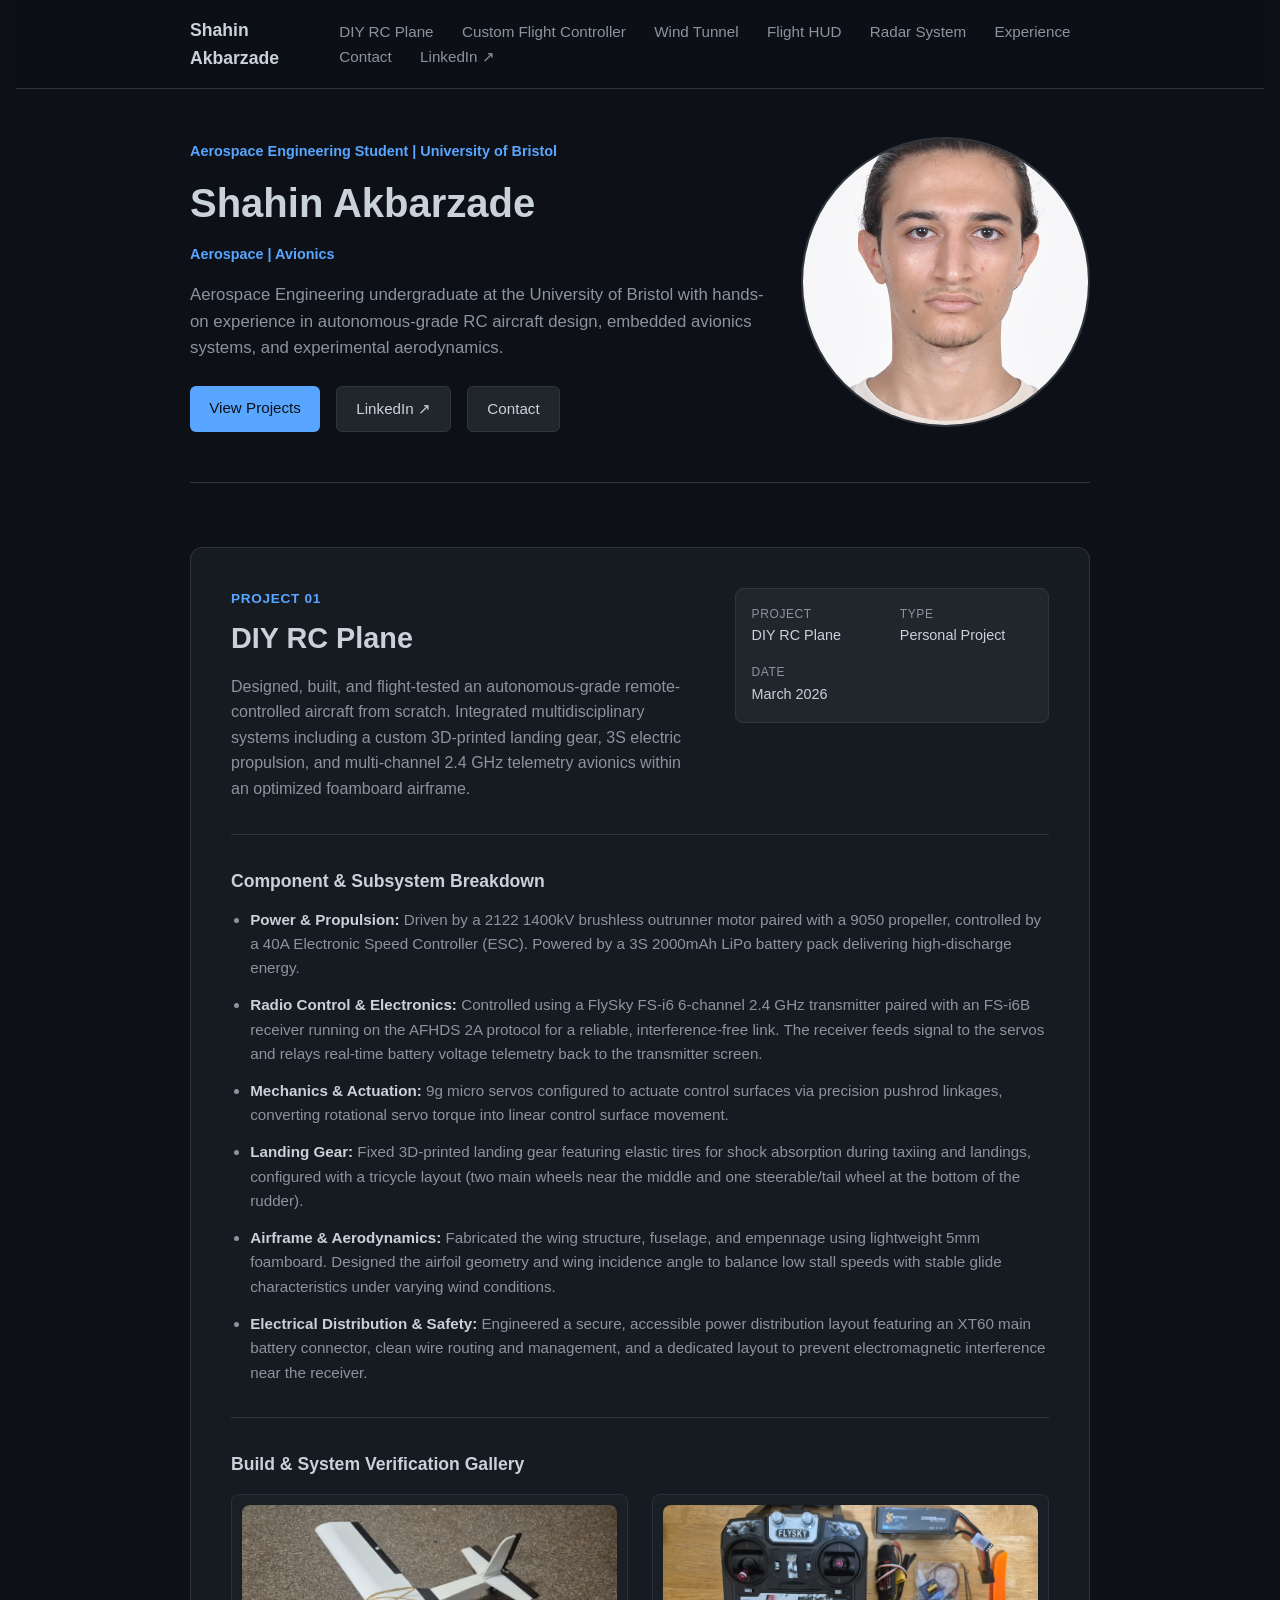
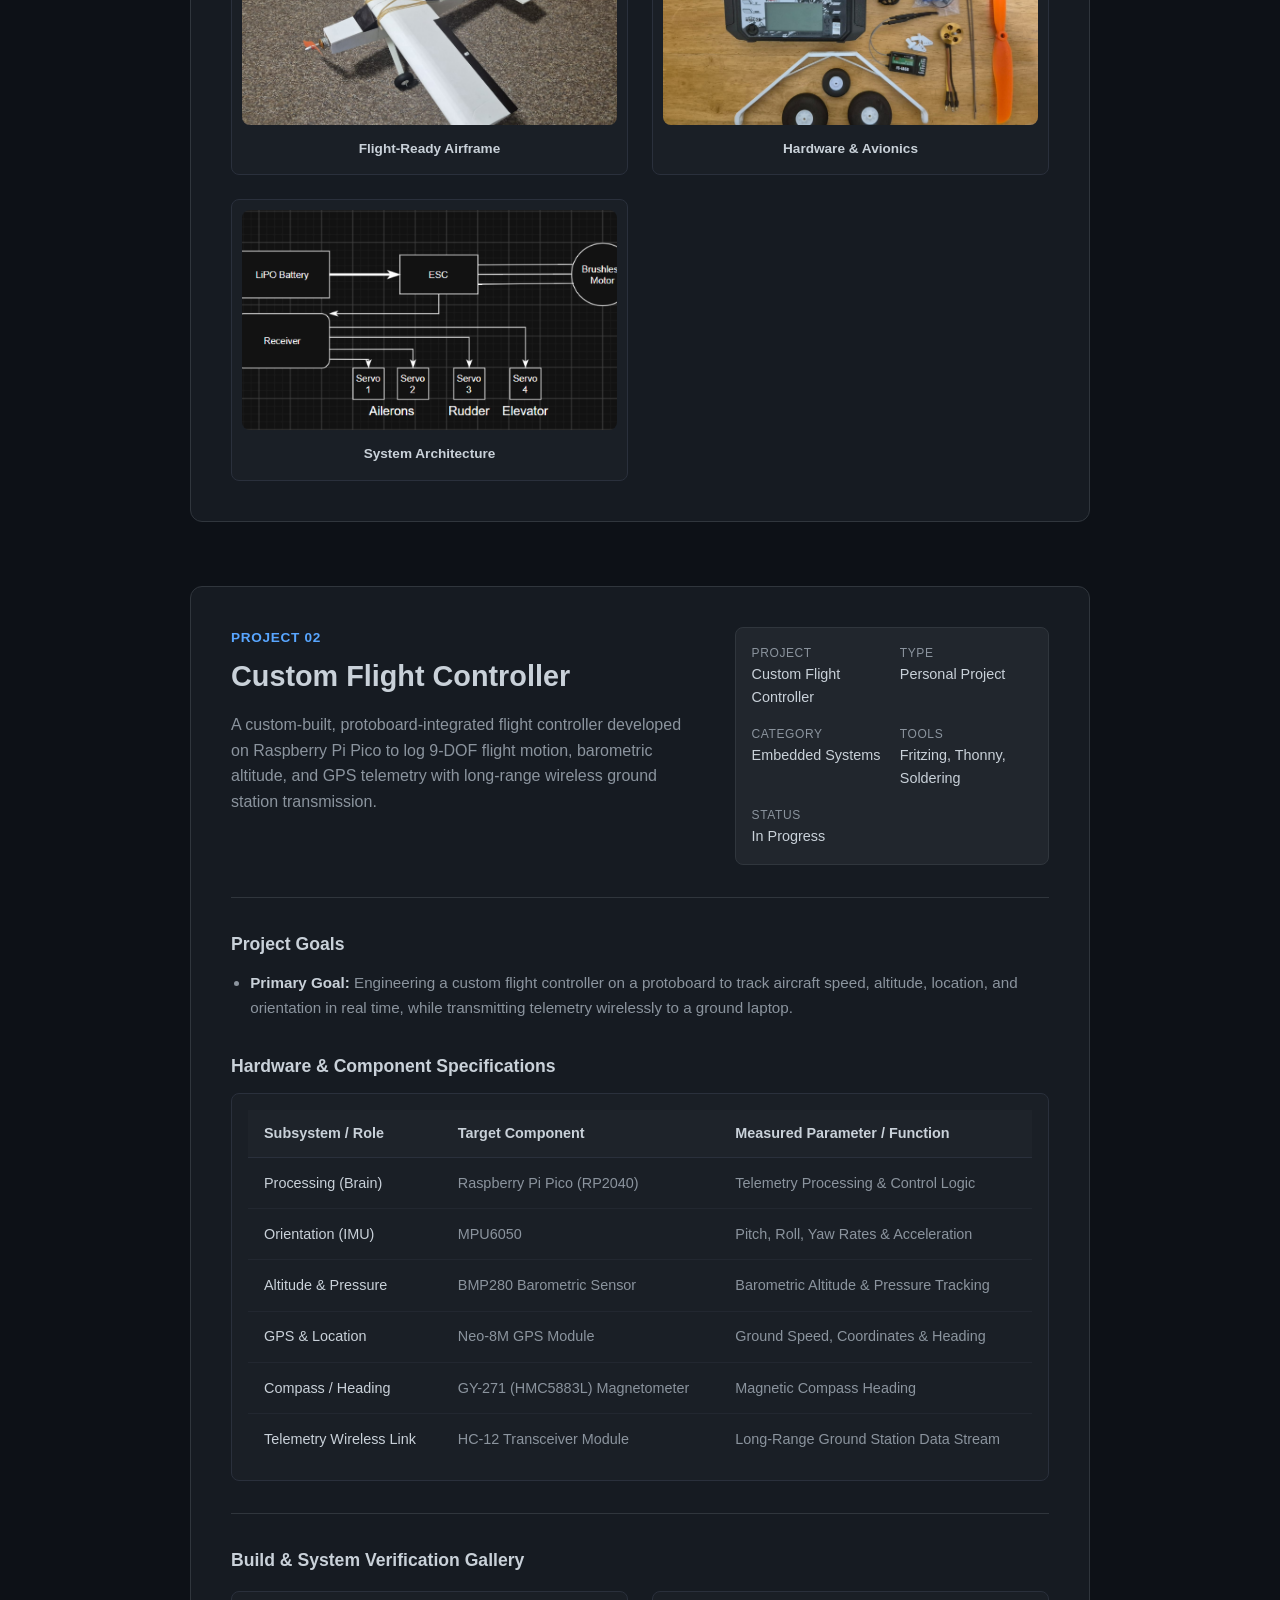
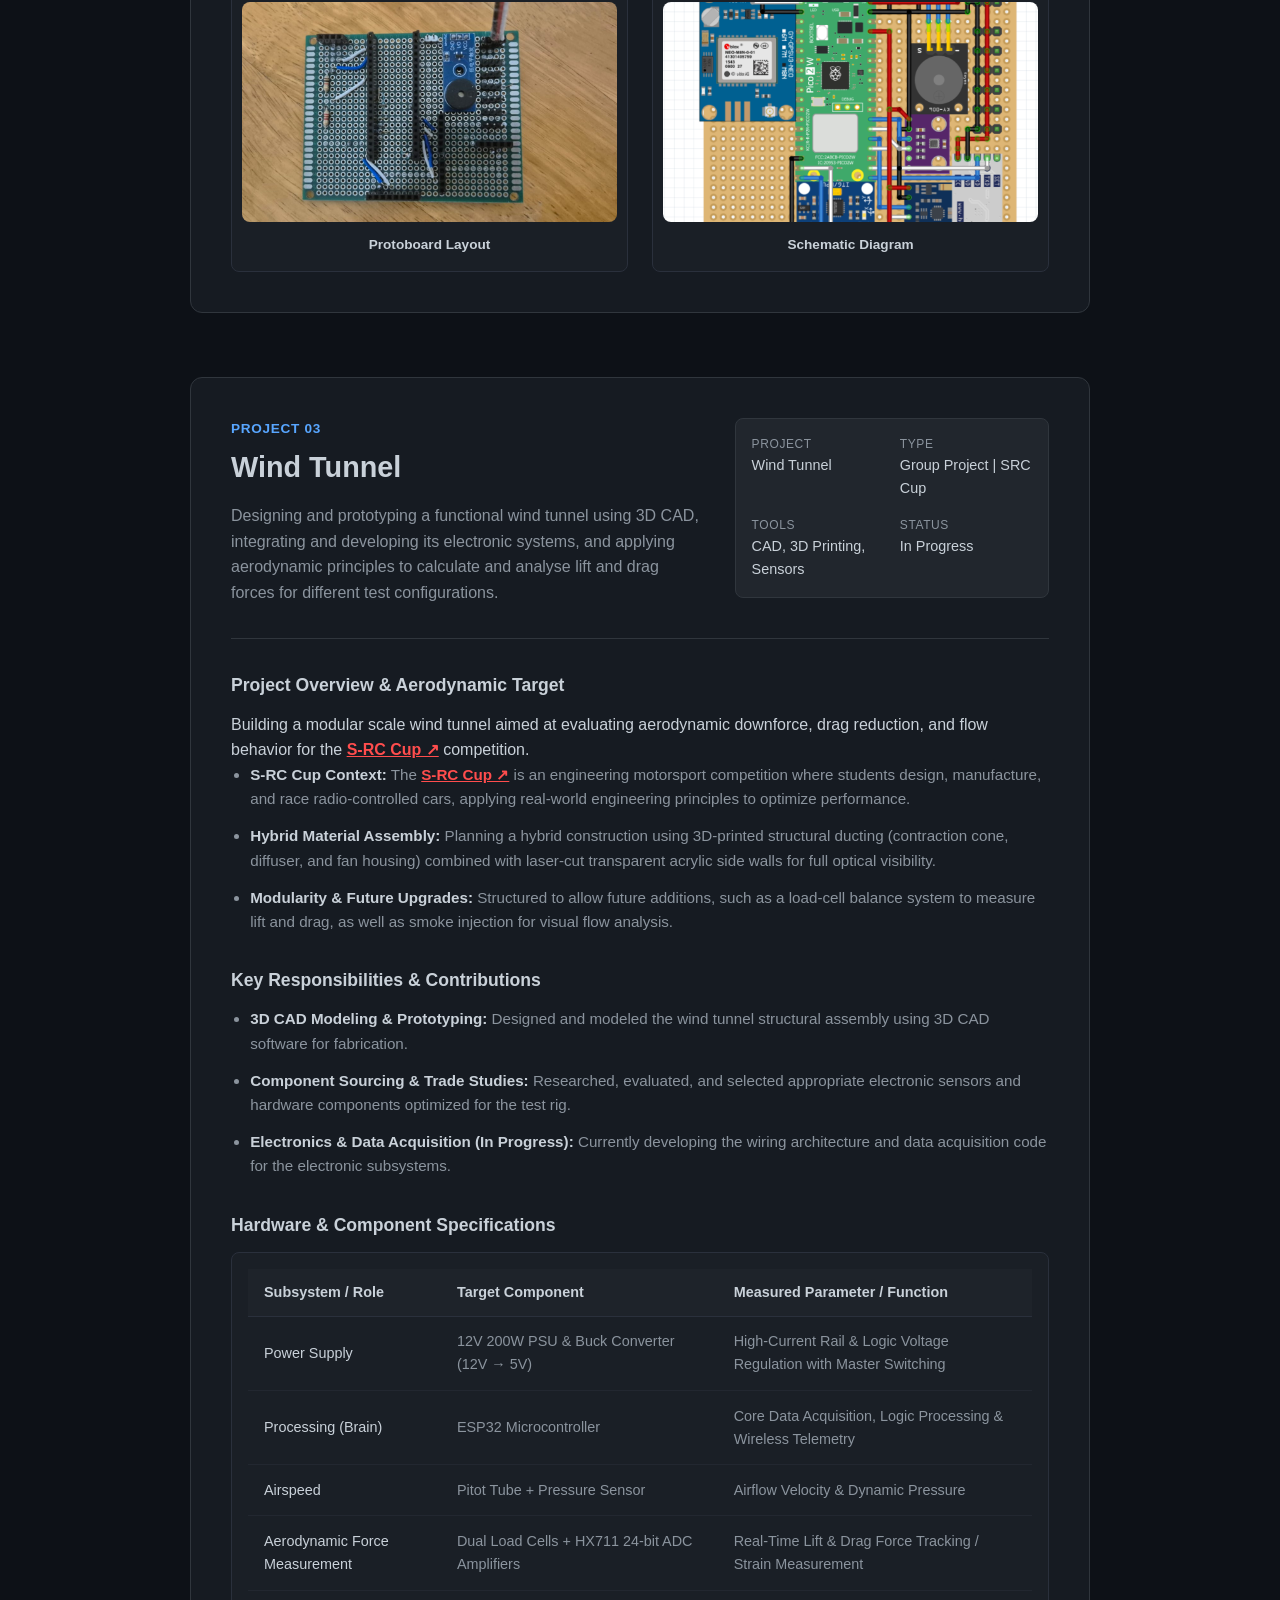
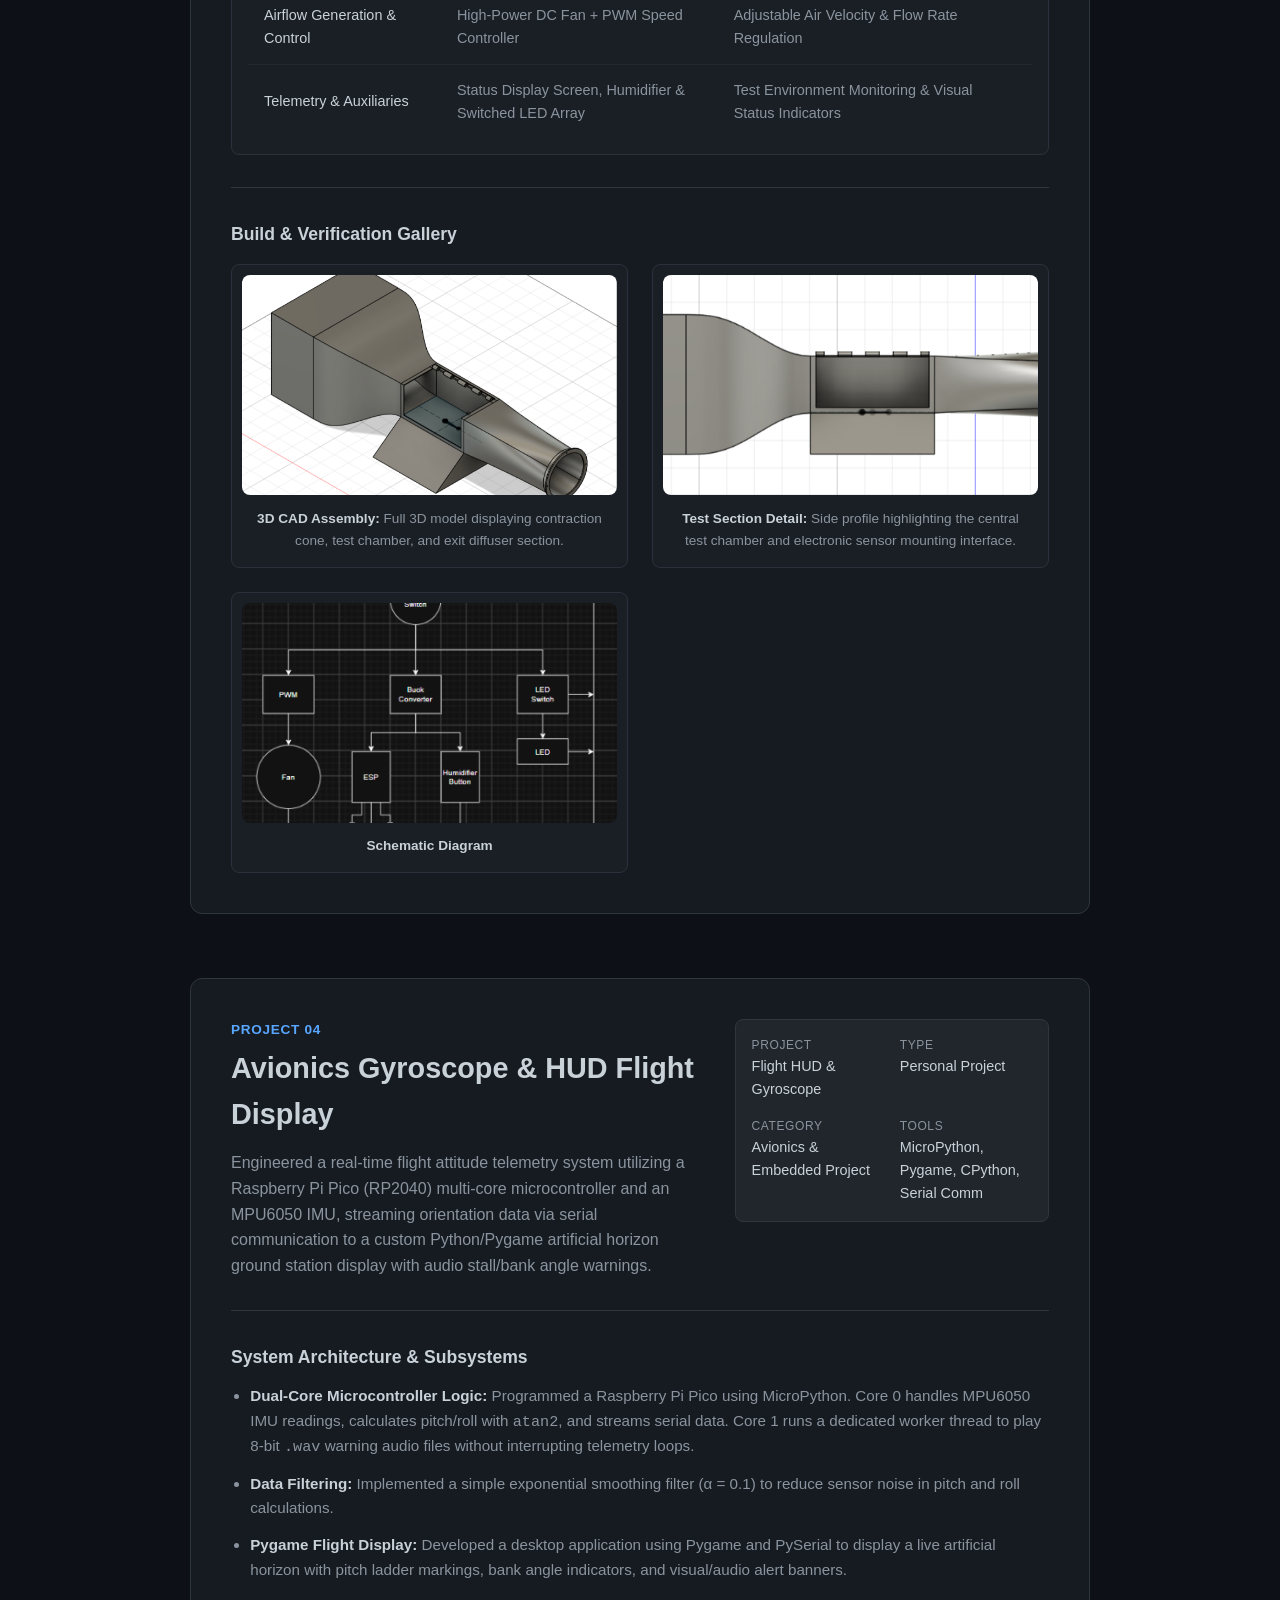
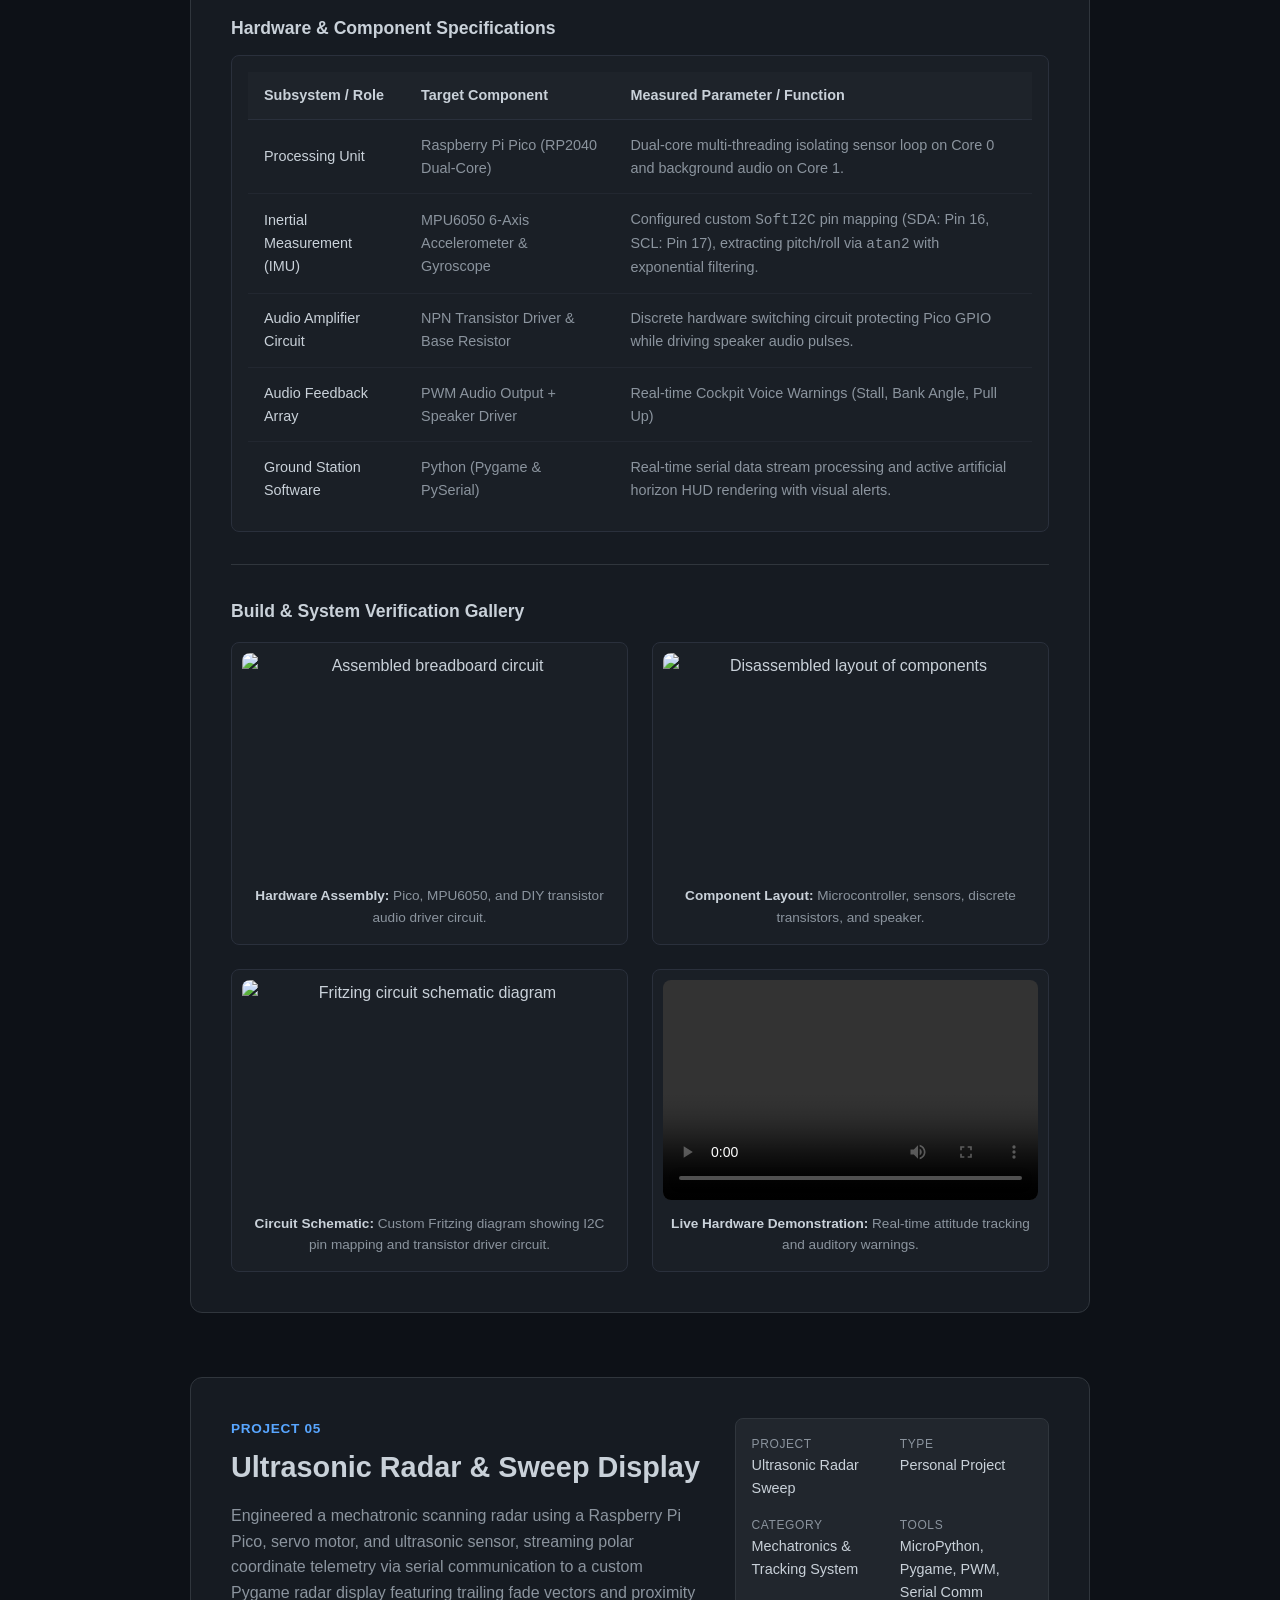
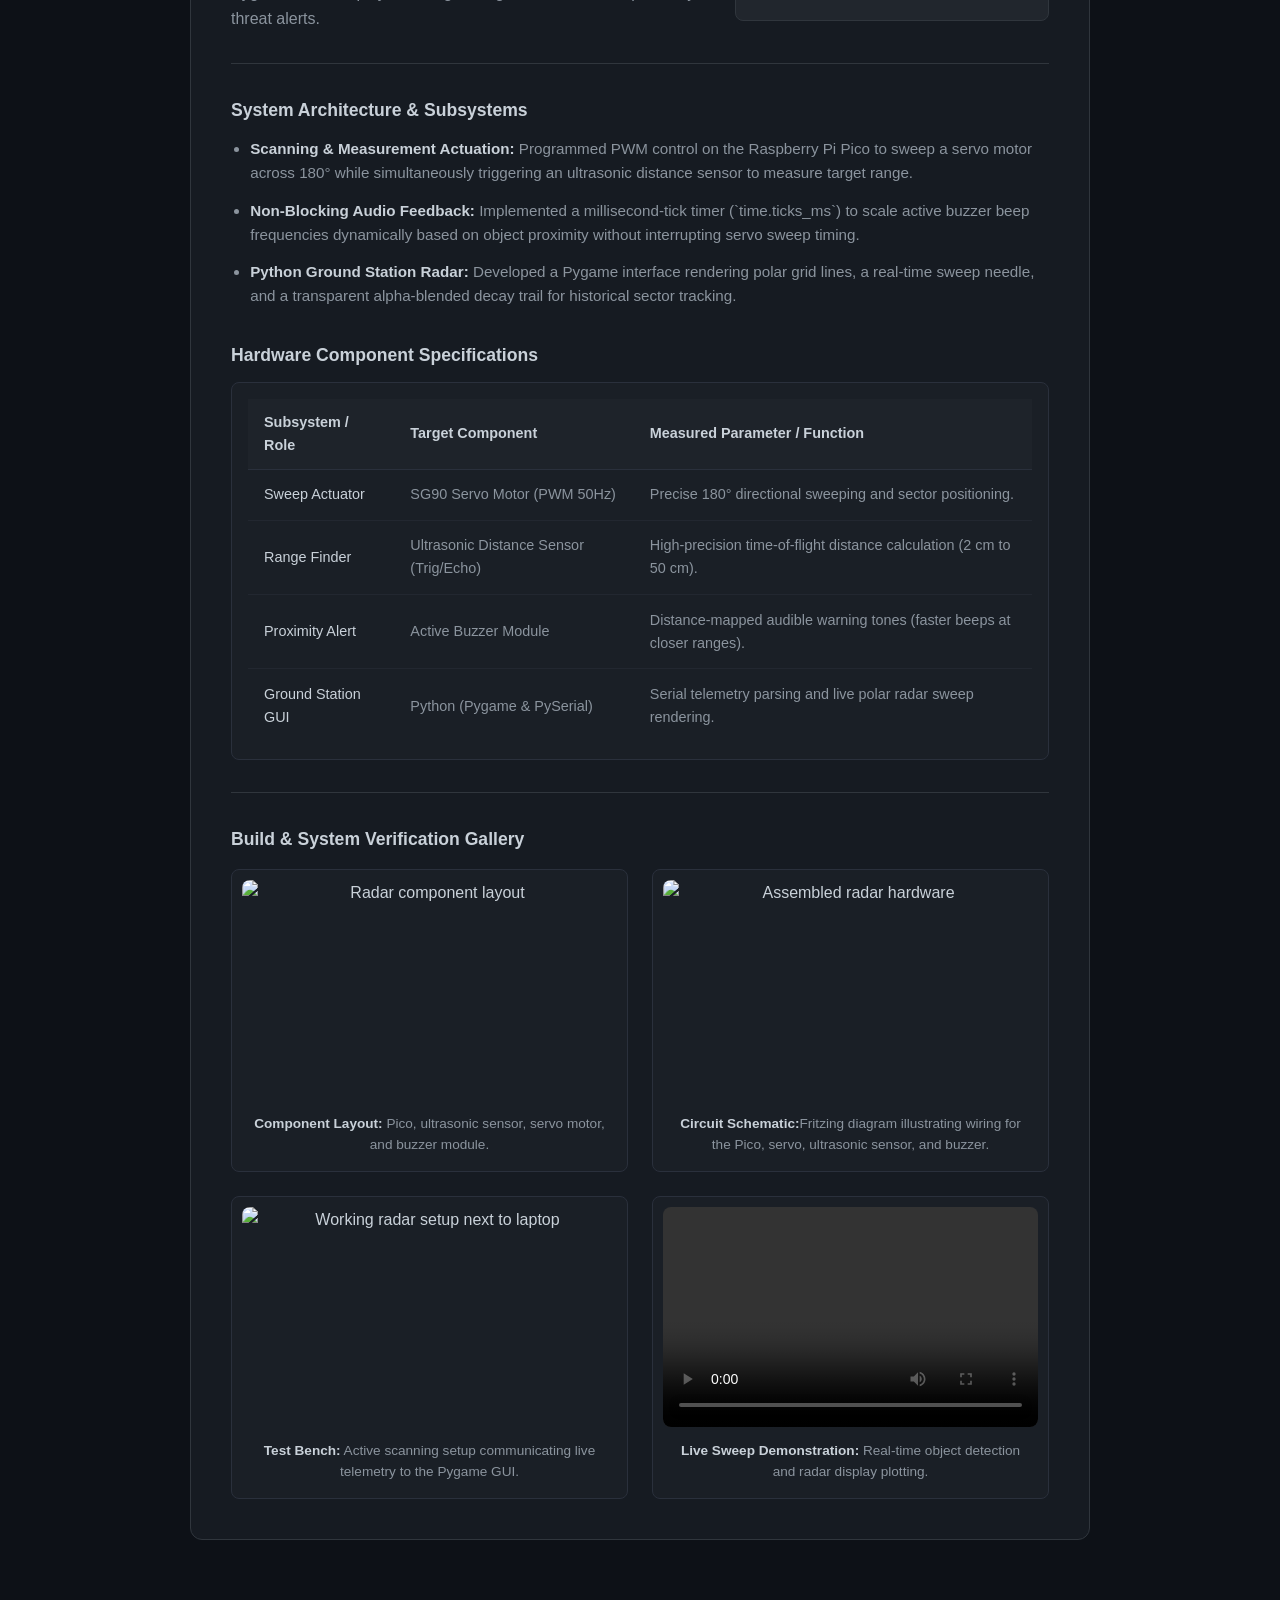
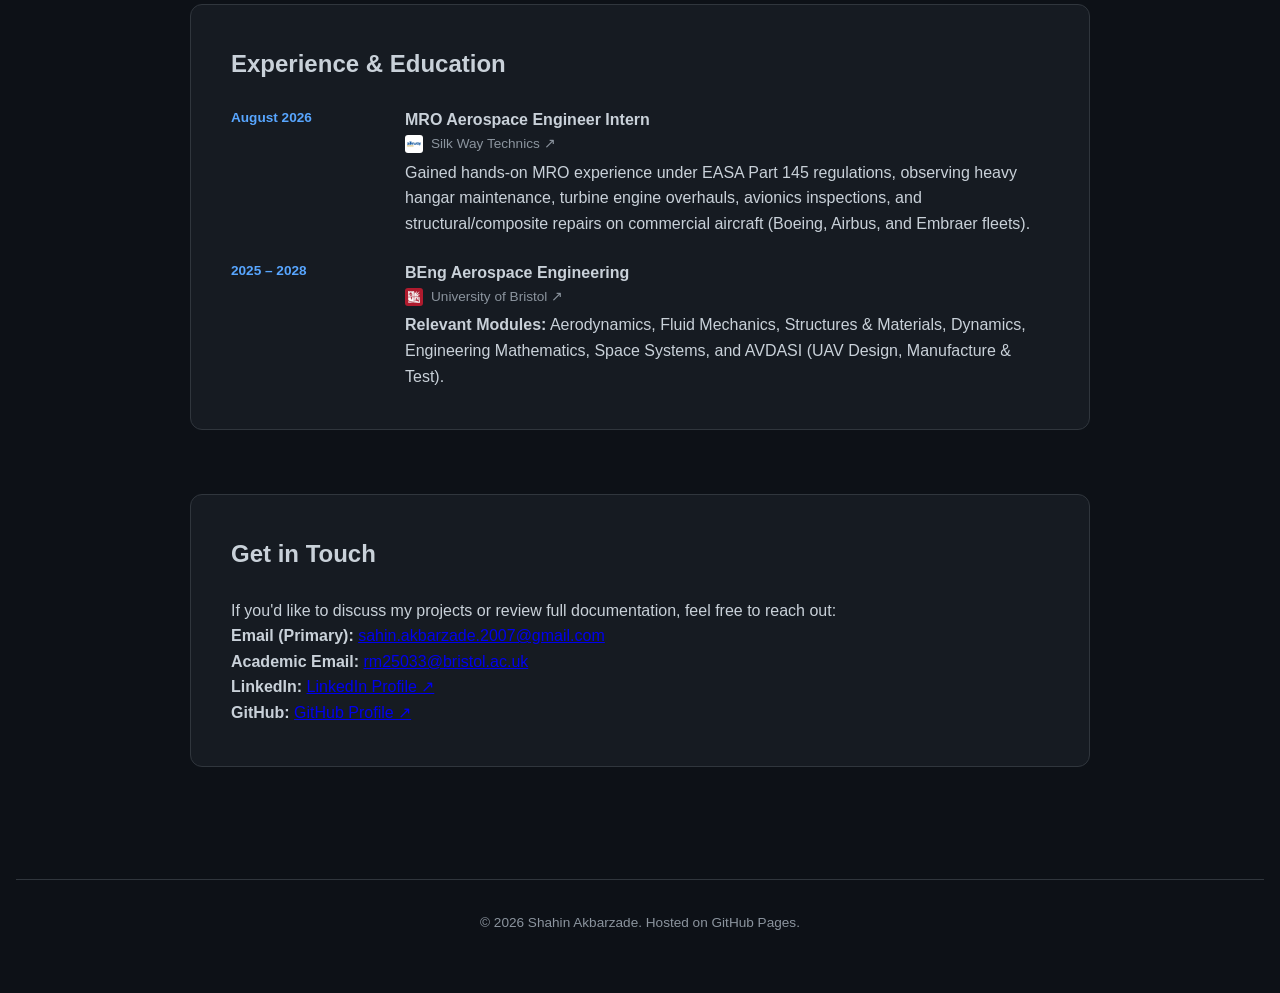
==== commit 7e9e5800: "Add files via upload" ====
--- a/index.html
+++ b/index.html
@@ -5,7 +5,7 @@
   <meta name="viewport" content="width=device-width, initial-scale=1.0">
   <title>Shahin Akbarzade · Portfolio</title>
   <link rel="icon" type="image/jpeg" href="assets/Profile.jpg">
-  <link rel="stylesheet" href="style.css">
+  <link rel="stylesheet" href="style.css?v=major">
 </head>
 <body>
 
@@ -17,6 +17,8 @@
         <a href="#project-1">DIY RC Plane</a>
         <a href="#project-2">Custom Flight Controller</a>
         <a href="#project-3">Wind Tunnel</a>
+        <a href="#project-4">Flight HUD</a>
+        <a href="#project-5">Radar System</a>
         <a href="#experience">Experience</a>
         <a href="#contact">Contact</a>
         <a href="https://www.linkedin.com/in/shahin-akbarzade-49428327b" target="_blank" rel="noopener">LinkedIn ↗</a>
@@ -196,6 +198,19 @@
       </div>
 
       <div class="detail-section">
+        <h3>Project Overview & Aerodynamic Target</h3>
+        <p>
+          Building a modular scale wind tunnel aimed at evaluating aerodynamic downforce, drag reduction, and flow behavior for the 
+          <a href="https://srccup.co.uk/" target="_blank" rel="noopener" class="highlight-link">S-RC Cup ↗</a> competition.
+        </p>
+        <ul>
+          <li><b>S-RC Cup Context:</b> The <a href="https://srccup.co.uk/" target="_blank" rel="noopener" class="highlight-link">S-RC Cup ↗</a> is an engineering motorsport competition where students design, manufacture, and race radio-controlled cars, applying real-world engineering principles to optimize performance.</li>
+          <li><b>Hybrid Material Assembly:</b> Planning a hybrid construction using 3D-printed structural ducting (contraction cone, diffuser, and fan housing) combined with laser-cut transparent acrylic side walls for full optical visibility.</li>
+          <li><b>Modularity & Future Upgrades:</b> Structured to allow future additions, such as a load-cell balance system to measure lift and drag, as well as smoke injection for visual flow analysis.</li>
+        </ul>
+      </div>
+
+      <div class="detail-section">
         <h3>Key Responsibilities & Contributions</h3>
         <ul>
           <li><b>3D CAD Modeling & Prototyping:</b> Designed and modeled the wind tunnel structural assembly using 3D CAD software for fabrication.</li>
@@ -204,52 +219,53 @@
         </ul>
       </div>
 
-    <!-- Hardware Component Specification Table -->
-    <div class="detail-section">
-    <h3>Hardware & Component Specifications</h3>
-    <div class="table-container">
-        <table class="specs-table">
-        <thead>
-            <tr>
-            <th>Subsystem / Role</th>
-            <th>Target Component</th>
-            <th>Measured Parameter / Function</th>
-            </tr>
-        </thead>
-        <tbody>
-            <tr>
+      <!-- Hardware Component Specification Table -->
+      <div class="detail-section">
+        <h3>Hardware & Component Specifications</h3>
+        <div class="table-container">
+          <table class="specs-table">
+            <thead>
+              <tr>
+                <th>Subsystem / Role</th>
+                <th>Target Component</th>
+                <th>Measured Parameter / Function</th>
+              </tr>
+            </thead>
+            <tbody>
+              <tr>
                 <td>Power Supply</td>
-                <td>12V 200W PSU & Buck Converter(12->5V)</td>
+                <td>12V 200W PSU & Buck Converter (12V → 5V)</td>
                 <td>High-Current Rail & Logic Voltage Regulation with Master Switching</td>
-            </tr>
-            <tr>
+              </tr>
+              <tr>
                 <td>Processing (Brain)</td>
                 <td>ESP32 Microcontroller</td>
                 <td>Core Data Acquisition, Logic Processing & Wireless Telemetry</td>
-                </tr>
-            <tr>
+              </tr>
+              <tr>
                 <td>Airspeed</td>
                 <td>Pitot Tube + Pressure Sensor</td>
                 <td>Airflow Velocity & Dynamic Pressure</td>
-            </tr>
-            <tr>
+              </tr>
+              <tr>
                 <td>Aerodynamic Force Measurement</td>
                 <td>Dual Load Cells + HX711 24-bit ADC Amplifiers</td>
                 <td>Real-Time Lift & Drag Force Tracking / Strain Measurement</td>
-            </tr>
-            <tr>
+              </tr>
+              <tr>
                 <td>Airflow Generation & Control</td>
                 <td>High-Power DC Fan + PWM Speed Controller</td>
                 <td>Adjustable Air Velocity & Flow Rate Regulation</td>
-            </tr>
-            <tr>
+              </tr>
+              <tr>
                 <td>Telemetry & Auxiliaries</td>
                 <td>Status Display Screen, Humidifier & Switched LED Array</td>
                 <td>Test Environment Monitoring & Visual Status Indicators</td>
-            </tr>
+              </tr>
             </tbody>
-            </table>
-    </div>
+          </table>
+        </div>
+      </div>
 
       <div class="media-section">
         <h3>Build & Verification Gallery</h3>
@@ -270,53 +286,241 @@
       </div>
     </section>
 
-  <!-- Experience / Background Section -->
-  <section id="experience" class="content-section">
-    <h2>Experience & Education</h2>
-    <div class="timeline">
-      
-      <!-- Silk Way West -->
-      <div class="timeline-item">
-        <span class="timeline-date">August 2026</span>
-        <div class="timeline-content">
-          <h3>MRO Aerospace Engineer Intern</h3>
-          <p class="timeline-org">
-            <a href="https://www.swt.az/" target="_blank" rel="noopener" class="org-link">
-              <img src="assets/SW_Logo.jpg" alt="Silk Way Technics Logo" class="timeline-logo"> 
-              Silk Way Technics ↗
-            </a>
-          </p>
-          <p>Gained hands-on MRO experience under EASA Part 145 regulations, observing heavy hangar maintenance, turbine engine overhauls, avionics inspections, and structural/composite repairs on commercial aircraft (Boeing, Airbus, and Embraer fleets).</p>
-        </div>
-      </div>
-
-      <!-- University of Bristol -->
-      <div class="timeline-item">
-        <span class="timeline-date">2025 – 2028</span>
-        <div class="timeline-content">
-          <h3>BEng Aerospace Engineering</h3>
-          <p class="timeline-org">
-            <a href="https://www.bristol.ac.uk" target="_blank" rel="noopener" class="org-link">
-              <img src="assets/Bristol_Logo.jpg" alt="University of Bristol Logo" class="timeline-logo"> 
-              University of Bristol ↗
-            </a>
-          </p>
-          <p>Focusing on aerodynamics, structures, propulsion, and embedded avionics systems integration.</p>
-        </div>
-      </div>
-
-    </div>
-  </section>
+    <!-- Project 04 Details -->
+    <section id="project-4" class="project-card">
+      <div class="project-header">
+        <div>
+          <span class="project-num">Project 04</span>
+          <h2>Avionics Gyroscope & HUD Flight Display</h2>
+          <p class="project-summary">Engineered a real-time flight attitude telemetry system utilizing a Raspberry Pi Pico (RP2040) multi-core microcontroller and an MPU6050 IMU, streaming orientation data via serial communication to a custom Python/Pygame artificial horizon ground station display with audio stall/bank angle warnings.</p>
+        </div>
+        <dl class="project-details-grid">
+          <div><dt>Project</dt><dd>Flight HUD & Gyroscope</dd></div>
+          <div><dt>Type</dt><dd>Personal Project</dd></div>
+          <div><dt>Category</dt><dd>Avionics & Embedded Project</dd></div>
+          <div><dt>Tools</dt><dd>MicroPython, Pygame, CPython, Serial Comm</dd></div>
+        </dl>
+      </div>
+
+      <div class="detail-section">
+        <h3>System Architecture & Subsystems</h3>
+        <ul>
+          <li><b>Dual-Core Microcontroller Logic:</b> Programmed a Raspberry Pi Pico using MicroPython. Core 0 handles MPU6050 IMU readings, calculates pitch/roll with <code>atan2</code>, and streams serial data. Core 1 runs a dedicated worker thread to play 8-bit <code>.wav</code> warning audio files without interrupting telemetry loops.</li>
+          <li><b>Data Filtering:</b> Implemented a simple exponential smoothing filter (&alpha; = 0.1) to reduce sensor noise in pitch and roll calculations.</li>
+          <li><b>Pygame Flight Display:</b> Developed a desktop application using Pygame and PySerial to display a live artificial horizon with pitch ladder markings, bank angle indicators, and visual/audio alert banners.</li>
+        </ul>
+      </div>
+
+      <div class="detail-section">
+        <h3>Hardware & Component Specifications</h3>
+        <div class="table-container">
+          <table class="specs-table">
+            <thead>
+              <tr>
+                <th>Subsystem / Role</th>
+                <th>Target Component</th>
+                <th>Measured Parameter / Function</th>
+              </tr>
+            </thead>
+            <tbody>
+              <tr>
+                <td>Processing Unit</td>
+                <td>Raspberry Pi Pico (RP2040 Dual-Core)</td>
+                <td>Dual-core multi-threading isolating sensor loop on Core 0 and background audio on Core 1.</td>
+              </tr>
+              <tr>
+                <td>Inertial Measurement (IMU)</td>
+                <td>MPU6050 6-Axis Accelerometer & Gyroscope</td>
+                <td>Configured custom <code>SoftI2C</code> pin mapping (SDA: Pin 16, SCL: Pin 17), extracting pitch/roll via <code>atan2</code> with exponential filtering.</td>
+              </tr>
+              <tr>
+                <td>Audio Amplifier Circuit</td>
+                <td>NPN Transistor Driver & Base Resistor</td>
+                <td>Discrete hardware switching circuit protecting Pico GPIO while driving speaker audio pulses.</td>
+              </tr>
+              <tr>
+                <td>Audio Feedback Array</td>
+                <td>PWM Audio Output + Speaker Driver</td>
+                <td>Real-time Cockpit Voice Warnings (Stall, Bank Angle, Pull Up)</td>
+              </tr>
+              <tr>
+                <td>Ground Station Software</td>
+                <td>Python (Pygame & PySerial)</td>
+                <td>Real-time serial data stream processing and active artificial horizon HUD rendering with visual alerts.</td>
+              </tr>
+            </tbody>
+          </table>
+        </div>
+      </div>
+
+      <div class="media-section">
+        <h3>Build & System Verification Gallery</h3>
+        <div class="media-grid">
+          <figure>
+            <img class="lightbox-trigger" src="Gyroscope_Project/Assets/1.jpeg" alt="Assembled breadboard circuit">
+            <figcaption><b>Hardware Assembly:</b> Pico, MPU6050, and DIY transistor audio driver circuit.</figcaption>
+          </figure>
+          
+          <figure>
+            <img class="lightbox-trigger" src="Gyroscope_Project/Assets/2.jpeg" alt="Disassembled layout of components">
+            <figcaption><b>Component Layout:</b> Microcontroller, sensors, discrete transistors, and speaker.</figcaption>
+          </figure>
+
+          <figure>
+            <img class="lightbox-trigger" src="Gyroscope_Project/Assets/3.png" alt="Fritzing circuit schematic diagram">
+            <figcaption><b>Circuit Schematic:</b> Custom Fritzing diagram showing I2C pin mapping and transistor driver circuit.</figcaption>
+          </figure>
+
+          <figure>
+            <video controls preload="metadata" style="width: 100%; border-radius: 8px;">
+              <source src="Gyroscope_Project/Assets/Video.mp4" type="video/mp4">
+              Your browser does not support the video tag.
+            </video>
+            <figcaption><b>Live Hardware Demonstration:</b> Real-time attitude tracking and auditory warnings.</figcaption>
+          </figure>
+        </div>
+      </div>
+
+    </section>
+
+    <!-- Project 05 Details -->
+    <section id="project-5" class="project-card">
+      <div class="project-header">
+        <div>
+          <span class="project-num">Project 05</span>
+          <h2>Ultrasonic Radar & Sweep Display</h2>
+          <p class="project-summary">Engineered a mechatronic scanning radar using a Raspberry Pi Pico, servo motor, and ultrasonic sensor, streaming polar coordinate telemetry via serial communication to a custom Pygame radar display featuring trailing fade vectors and proximity threat alerts.</p>
+        </div>
+        <dl class="project-details-grid">
+          <div><dt>Project</dt><dd>Ultrasonic Radar Sweep</dd></div>
+          <div><dt>Type</dt><dd>Personal Project</dd></div>
+          <div><dt>Category</dt><dd>Mechatronics & Tracking System</dd></div>
+          <div><dt>Tools</dt><dd>MicroPython, Pygame, PWM, Serial Comm</dd></div>
+        </dl>
+      </div>
+
+      <div class="detail-section">
+        <h3>System Architecture & Subsystems</h3>
+        <ul>
+          <li><b>Scanning & Measurement Actuation:</b> Programmed PWM control on the Raspberry Pi Pico to sweep a servo motor across 180° while simultaneously triggering an ultrasonic distance sensor to measure target range.</li>
+          <li><b>Non-Blocking Audio Feedback:</b> Implemented a millisecond-tick timer (`time.ticks_ms`) to scale active buzzer beep frequencies dynamically based on object proximity without interrupting servo sweep timing.</li>
+          <li><b>Python Ground Station Radar:</b> Developed a Pygame interface rendering polar grid lines, a real-time sweep needle, and a transparent alpha-blended decay trail for historical sector tracking.</li>
+        </ul>
+      </div>
+
+      <div class="detail-section">
+        <h3>Hardware Component Specifications</h3>
+        <div class="table-container">
+          <table class="specs-table">
+            <thead>
+              <tr>
+                <th>Subsystem / Role</th>
+                <th>Target Component</th>
+                <th>Measured Parameter / Function</th>
+              </tr>
+            </thead>
+            <tbody>
+              <tr>
+                <td>Sweep Actuator</td>
+                <td>SG90 Servo Motor (PWM 50Hz)</td>
+                <td>Precise 180° directional sweeping and sector positioning.</td>
+              </tr>
+              <tr>
+                <td>Range Finder</td>
+                <td>Ultrasonic Distance Sensor (Trig/Echo)</td>
+                <td>High-precision time-of-flight distance calculation (2 cm to 50 cm).</td>
+              </tr>
+              <tr>
+                <td>Proximity Alert</td>
+                <td>Active Buzzer Module</td>
+                <td>Distance-mapped audible warning tones (faster beeps at closer ranges).</td>
+              </tr>
+              <tr>
+                <td>Ground Station GUI</td>
+                <td>Python (Pygame & PySerial)</td>
+                <td>Serial telemetry parsing and live polar radar sweep rendering.</td>
+              </tr>
+            </tbody>
+          </table>
+        </div>
+      </div>
+
+      <div class="media-section">
+        <h3>Build & System Verification Gallery</h3>
+        <div class="media-grid">
+          <figure>
+            <img class="lightbox-trigger" src="Radar_Project/Assets/1.jpeg" alt="Radar component layout">
+            <figcaption><b>Component Layout:</b> Pico, ultrasonic sensor, servo motor, and buzzer module.</figcaption>
+          </figure>
+          <figure>
+            <img class="lightbox-trigger" src="Radar_Project/Assets/2.png" alt="Assembled radar hardware">
+            <figcaption><b>Circuit Schematic:</b>Fritzing diagram illustrating wiring for the Pico, servo, ultrasonic sensor, and buzzer.</figcaption>
+          </figure>
+          <figure>
+            <img class="lightbox-trigger" src="Radar_Project/Assets/3.jpeg" alt="Working radar setup next to laptop">
+            <figcaption><b>Test Bench:</b> Active scanning setup communicating live telemetry to the Pygame GUI.</figcaption>
+          </figure>
+          <figure>
+            <video controls preload="metadata" style="width: 100%; border-radius: 8px;">
+              <source src="Radar_Project/Assets/Video.mp4" type="video/mp4">
+              Your browser does not support the video tag.
+            </video>
+            <figcaption><b>Live Sweep Demonstration:</b> Real-time object detection and radar display plotting.</figcaption>
+          </figure>
+        </div>
+      </div>
+    </section>
+
+    <!-- Experience / Background Section -->
+    <section id="experience" class="content-section">
+      <h2>Experience & Education</h2>
+      <div class="timeline">
+        
+        <!-- Silk Way West -->
+        <div class="timeline-item">
+          <span class="timeline-date">August 2026</span>
+          <div class="timeline-content">
+            <h3>MRO Aerospace Engineer Intern</h3>
+            <p class="timeline-org">
+              <a href="https://www.swt.az/" target="_blank" rel="noopener" class="org-link">
+                <img src="assets/SW_Logo.jpg" alt="Silk Way Technics Logo" class="timeline-logo"> 
+                Silk Way Technics ↗
+              </a>
+            </p>
+            <p>Gained hands-on MRO experience under EASA Part 145 regulations, observing heavy hangar maintenance, turbine engine overhauls, avionics inspections, and structural/composite repairs on commercial aircraft (Boeing, Airbus, and Embraer fleets).</p>
+          </div>
+        </div>
+
+        <!-- University of Bristol -->
+        <div class="timeline-item">
+          <span class="timeline-date">2025 – 2028</span>
+          <div class="timeline-content">
+            <h3>BEng Aerospace Engineering</h3>
+            <p class="timeline-org">
+              <a href="https://www.bristol.ac.uk" target="_blank" rel="noopener" class="org-link">
+                <img src="assets/Bristol_Logo.jpg" alt="University of Bristol Logo" class="timeline-logo"> 
+                University of Bristol ↗
+              </a>
+            </p>
+            <p>
+              <b>Relevant Modules:</b> Aerodynamics, Fluid Mechanics, Structures & Materials, Dynamics, Engineering Mathematics, Space Systems, and AVDASI (UAV Design, Manufacture & Test).
+            </p>
+          </div>
+        </div>
+
+      </div>
+    </section>
 
     <!-- Contact Section -->
     <section id="contact" class="content-section">
       <h2>Get in Touch</h2>
       <p>If you'd like to discuss my projects or review full documentation, feel free to reach out:</p>
-      <ul class="contact-list">
-        <li><strong>Email:</strong> <a href="mailto:sahin.akbarzade.2007@gmail.com">sahin.akbarzade.2007@gmail.com</a></li>
-        <li><strong>LinkedIn:</strong> <a href="https://linkedin.com/in/shahin-akbarzade-49428327b" target="_blank" rel="noopener">linkedin.com/in/shahin-akbarzade-49428327b</a></li>
-        <li><strong>GitHub:</strong> <a href="https://github.com/Shahin07-bristol" target="_blank" rel="noopener">github.com/Shahin07-bristol</a></li>
-      </ul>
+      <div class="contact-links">
+        <p><b>Email (Primary):</b> <a href="mailto:sahin.akbarzade.2007@gmail.com">sahin.akbarzade.2007@gmail.com</a></p>
+        <p><b>Academic Email:</b> <a href="mailto:rm25033@bristol.ac.uk">rm25033@bristol.ac.uk</a></p>
+        <p><b>LinkedIn:</b> <a href="https://www.linkedin.com/in/shahin-akbarzade-49428327b" target="_blank" rel="noopener">LinkedIn Profile ↗</a></p>
+        <p><b>GitHub:</b> <a href="https://www.github.com/Shahin07-bristol" target="_blank" rel="noopener">GitHub Profile ↗</a></p>
+      </div>
     </section>
   </main>
 
--- a/style.css
+++ b/style.css
@@ -544,4 +544,99 @@
   height: 18px;
   object-fit: contain;
   border-radius: 3px;
+}
+/* ==========================================
+   Mobile Responsiveness
+   ========================================== */
+@media (max-width: 768px) {
+  /* Stack image grid cards vertically on small screens */
+  .gallery-grid,
+  .projects-grid {
+    grid-template-columns: 1fr;
+    gap: 1.25rem;
+  }
+
+  /* Make tables scrollable horizontally without breaking the screen layout */
+  .table-container {
+    overflow-x: auto;
+    -webkit-overflow-scrolling: touch;
+  }
+}
+
+@media (max-width: 768px) {
+  /* Fix header layout on mobile screens */
+  header, nav {
+    flex-direction: column;
+    align-items: flex-start;
+    gap: 0.75rem;
+    padding: 1rem 0;
+  }
+
+  /* Make navigation links wrap cleanly horizontally or scroll smoothly */
+  nav ul, .nav-links {
+    display: flex;
+    flex-wrap: wrap;
+    gap: 0.5rem 1rem;
+    font-size: 0.85rem;
+  }
+
+  /* Stack main hero buttons cleanly */
+  .hero-buttons {
+    display: flex;
+    flex-direction: column;
+    width: 100%;
+    gap: 0.5rem;
+  }
+
+  .hero-buttons a, 
+  .hero-buttons button {
+    width: 100%;
+    text-align: center;
+  }
+
+  /* Stack grid items vertically */
+  .gallery-grid,
+  .projects-grid {
+    grid-template-columns: 1fr;
+    gap: 1.25rem;
+  }
+
+  /* Make tables scrollable horizontally without breaking page layout */
+  .table-container {
+    overflow-x: auto;
+    -webkit-overflow-scrolling: touch;
+  }
+}
+
+/* Custom Red Style for Specific Links */
+a.highlight-link {
+  color: #ff4d4d; /* Bright visible red */
+  font-weight: 600;
+  text-decoration: underline;
+}
+
+a.highlight-link:hover {
+  color: #ff1a1a; /* Slightly darker red on hover */
+}
+
+/* Media Grid Hizalaması */
+.media-grid {
+  display: grid;
+  grid-template-columns: repeat(auto-fit, minmax(280px, 1fr));
+  gap: 1.5rem;
+  align-items: start;
+}
+
+.media-grid img, 
+.media-grid video {
+  width: 100%;
+  height: 220px; /* Tüm medyalara eşit yükseklik kazandırır */
+  object-fit: cover; /* Dikey/Yatay görselleri bozmadan sığdırır */
+  border-radius: 8px;
+} /* <-- You were missing this closing brace! */
+
+.media-grid figure {
+  display: flex;
+  flex-direction: column;
+  height: 100%;
 }
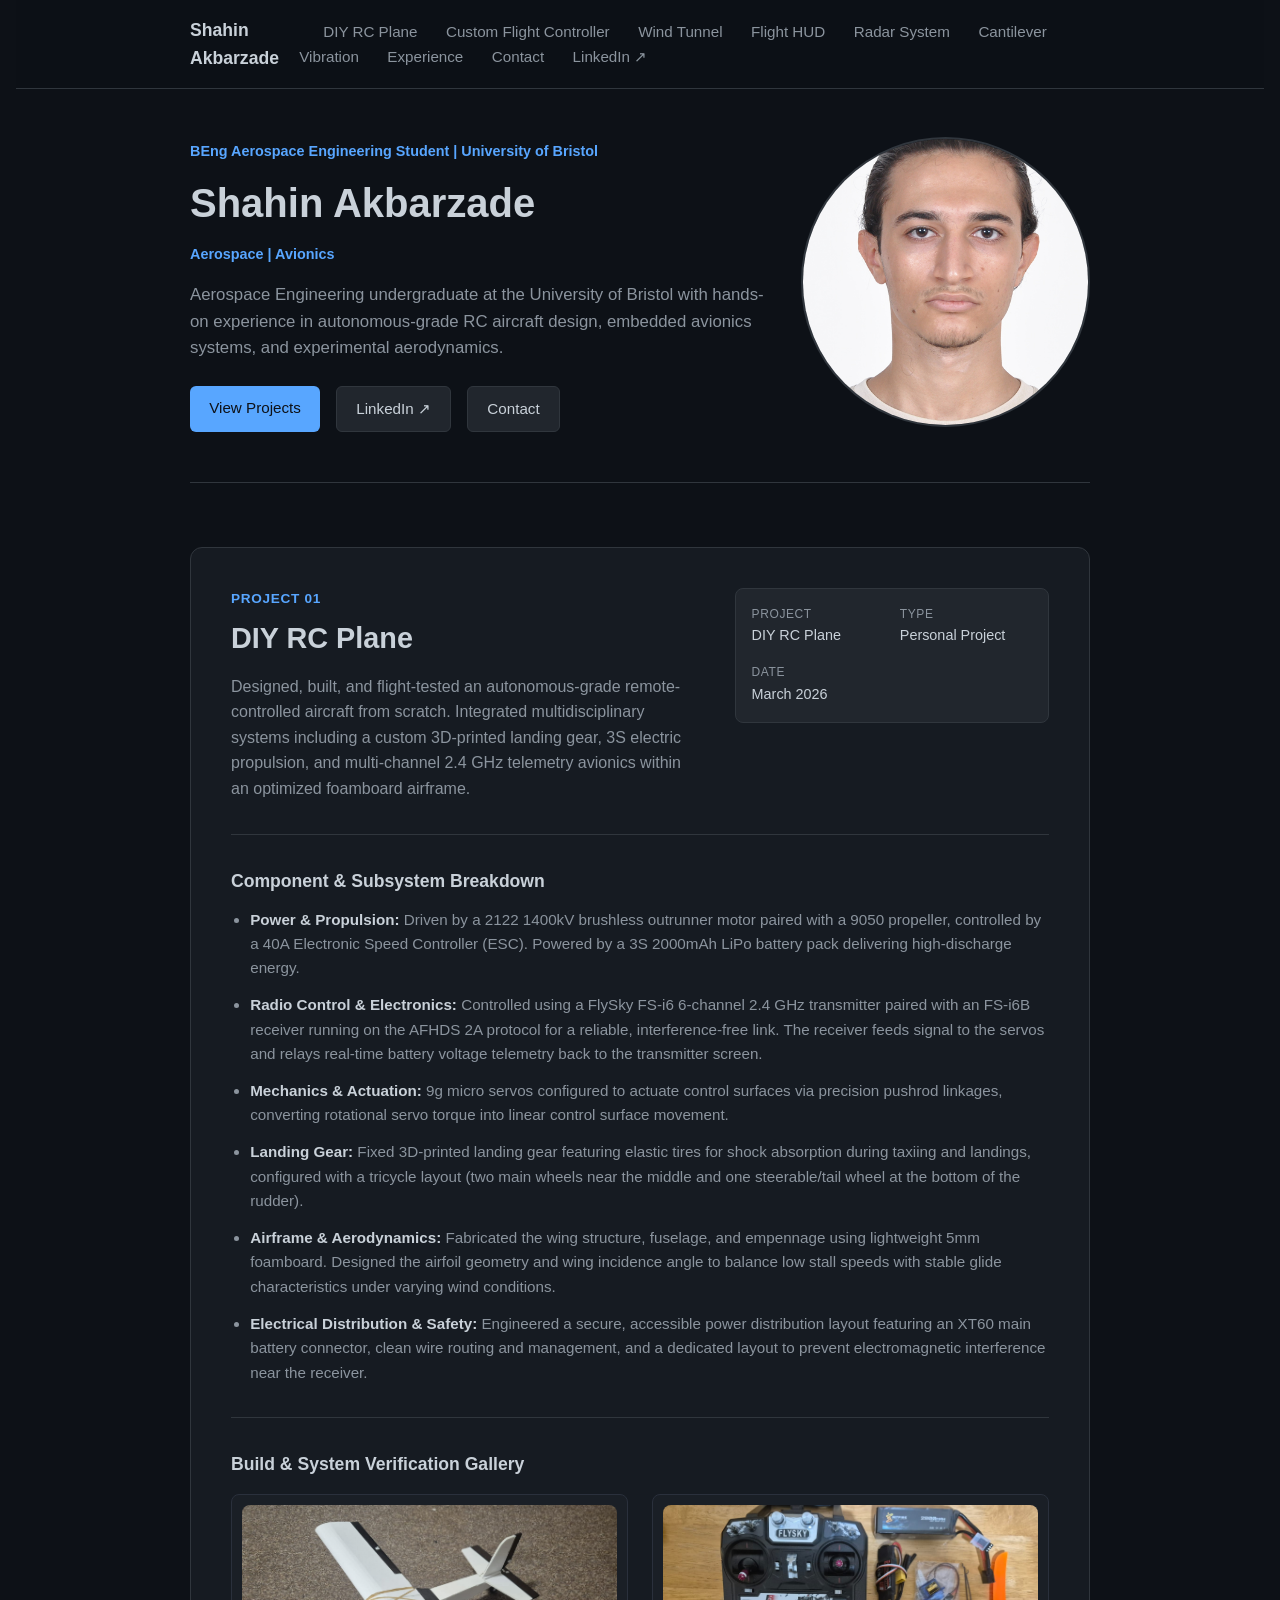
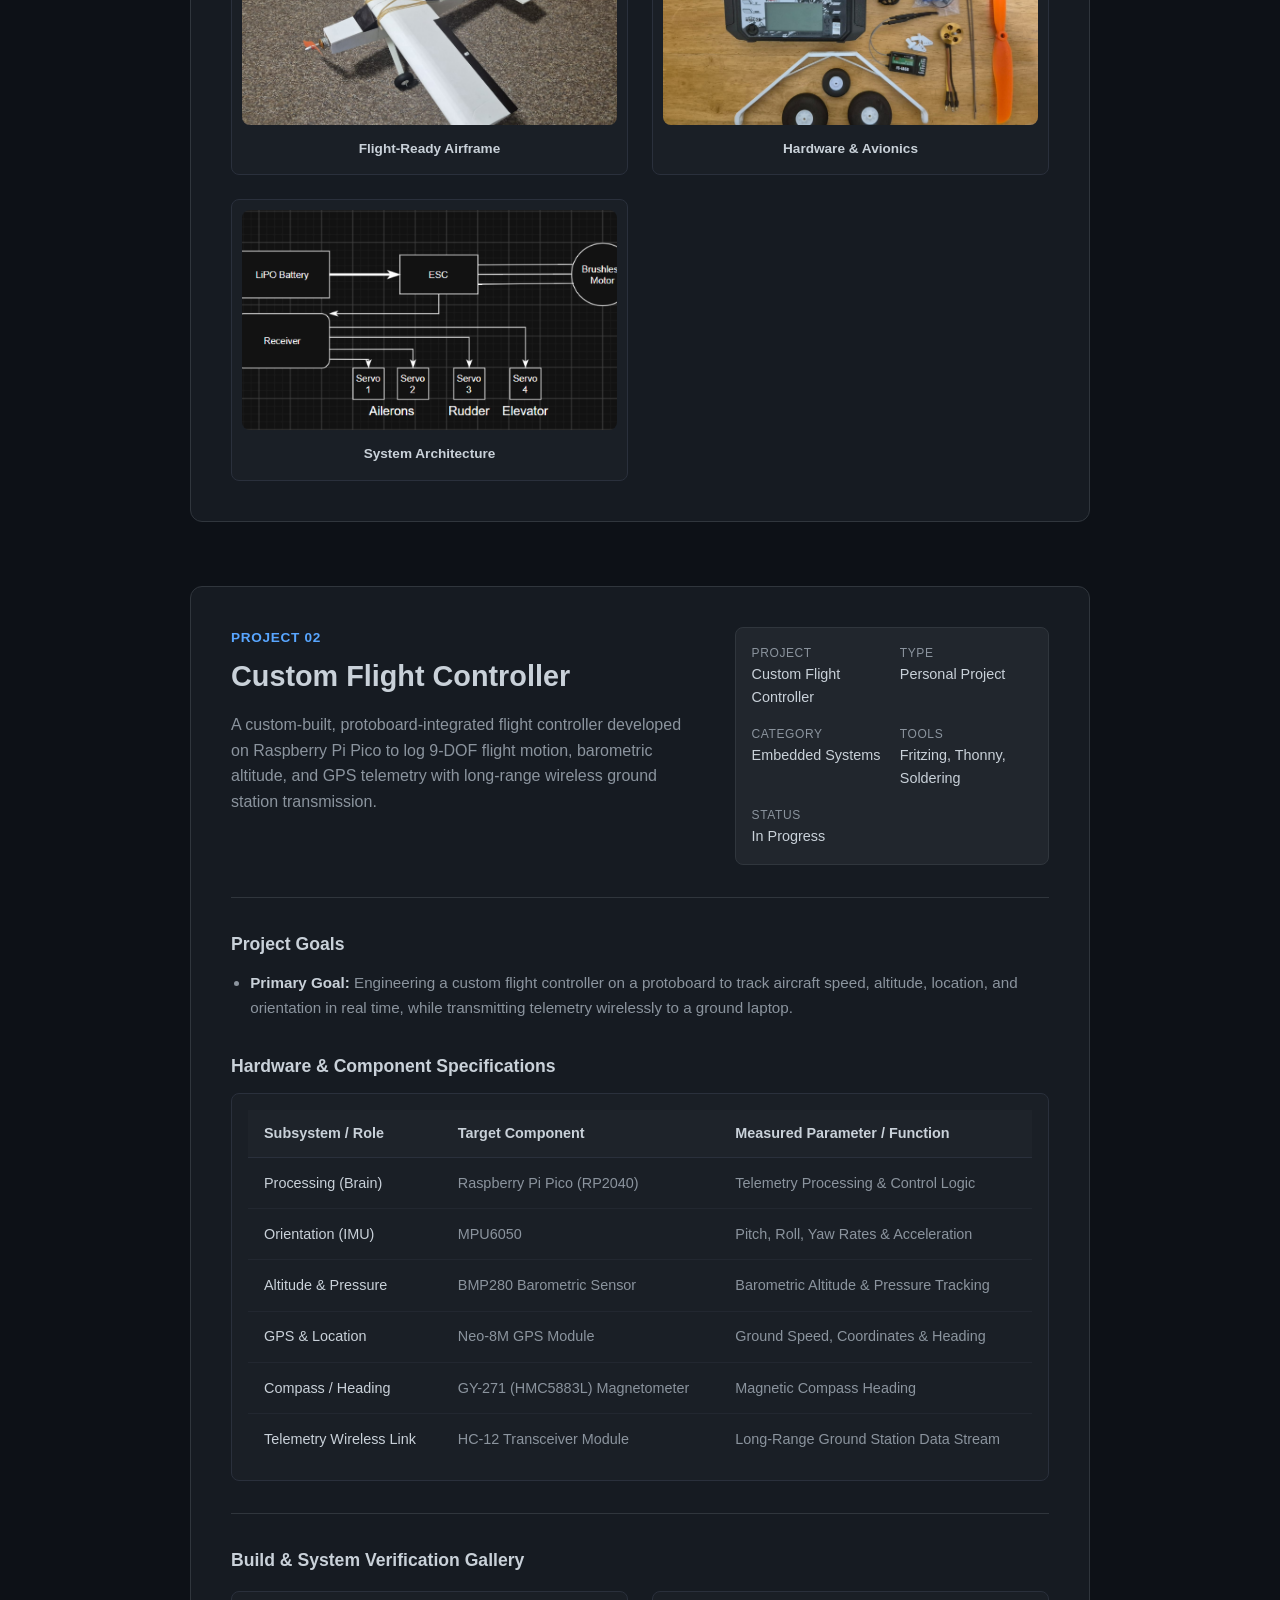
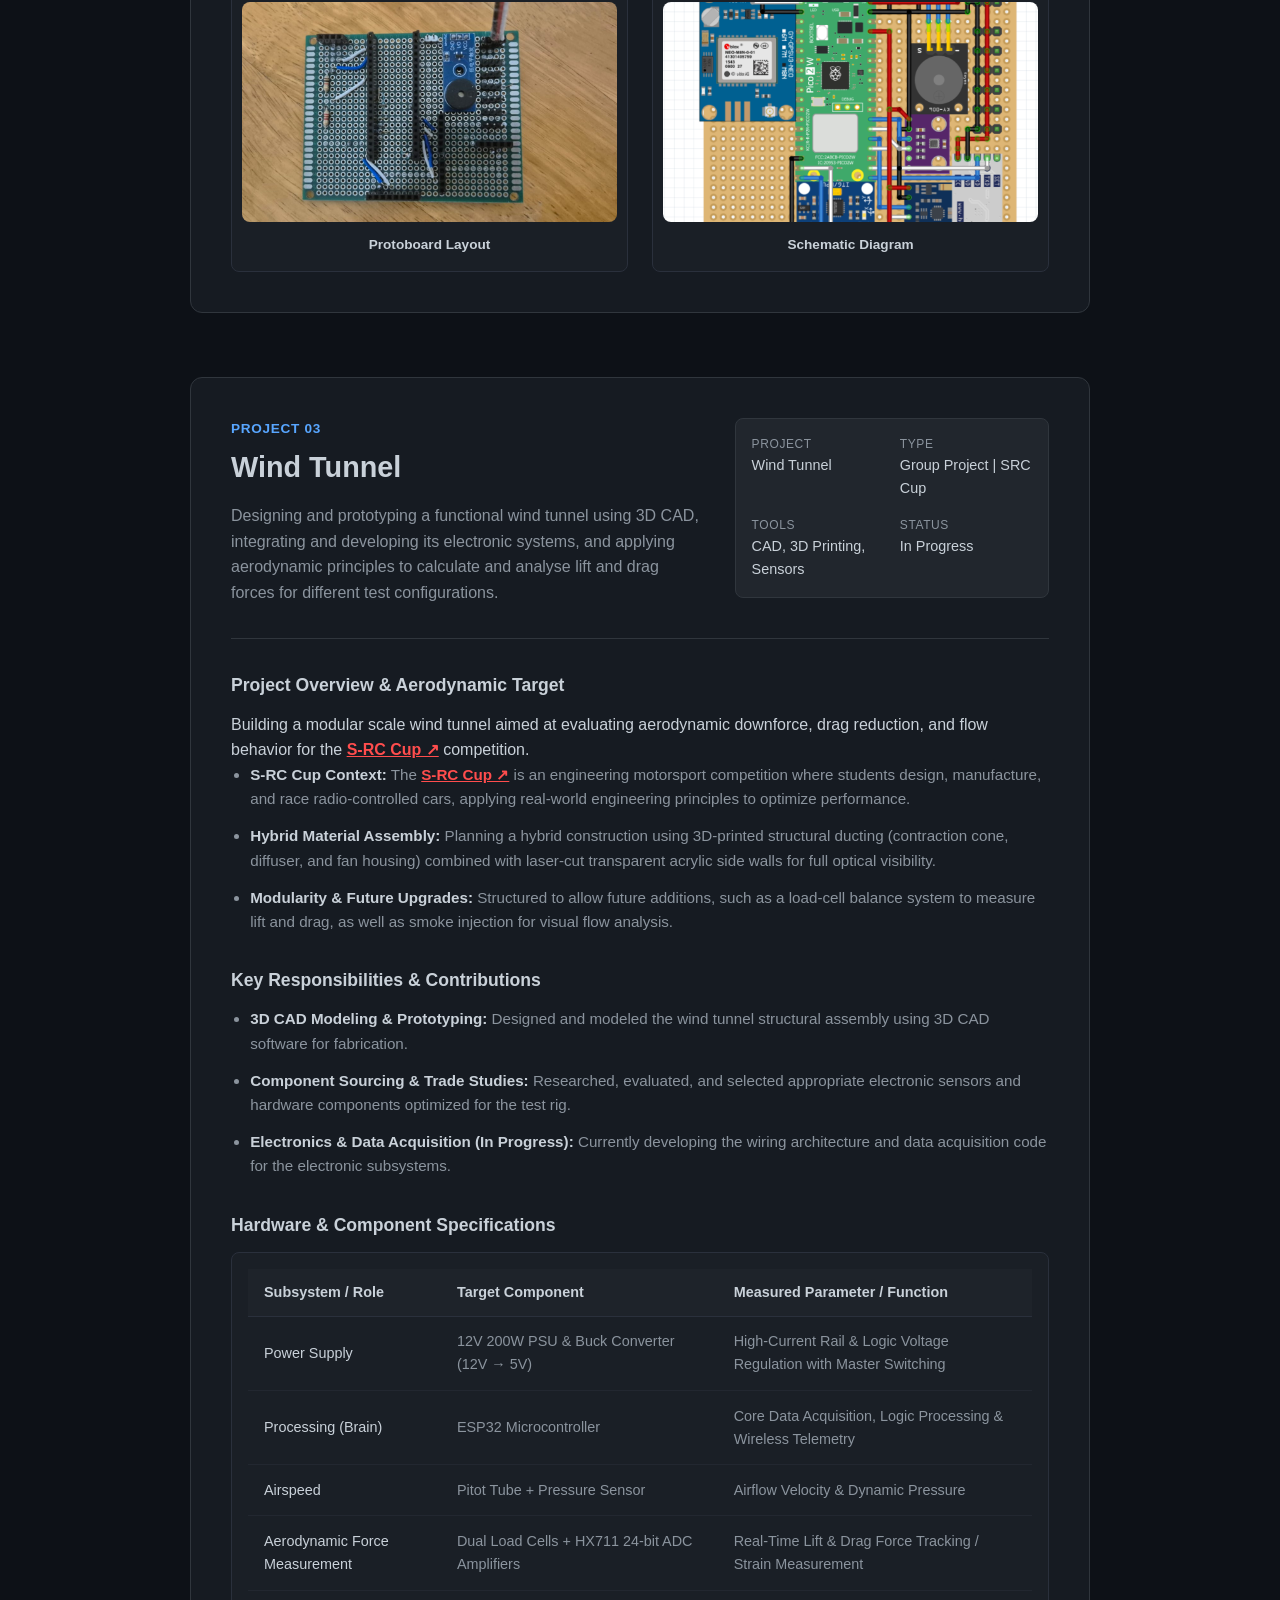
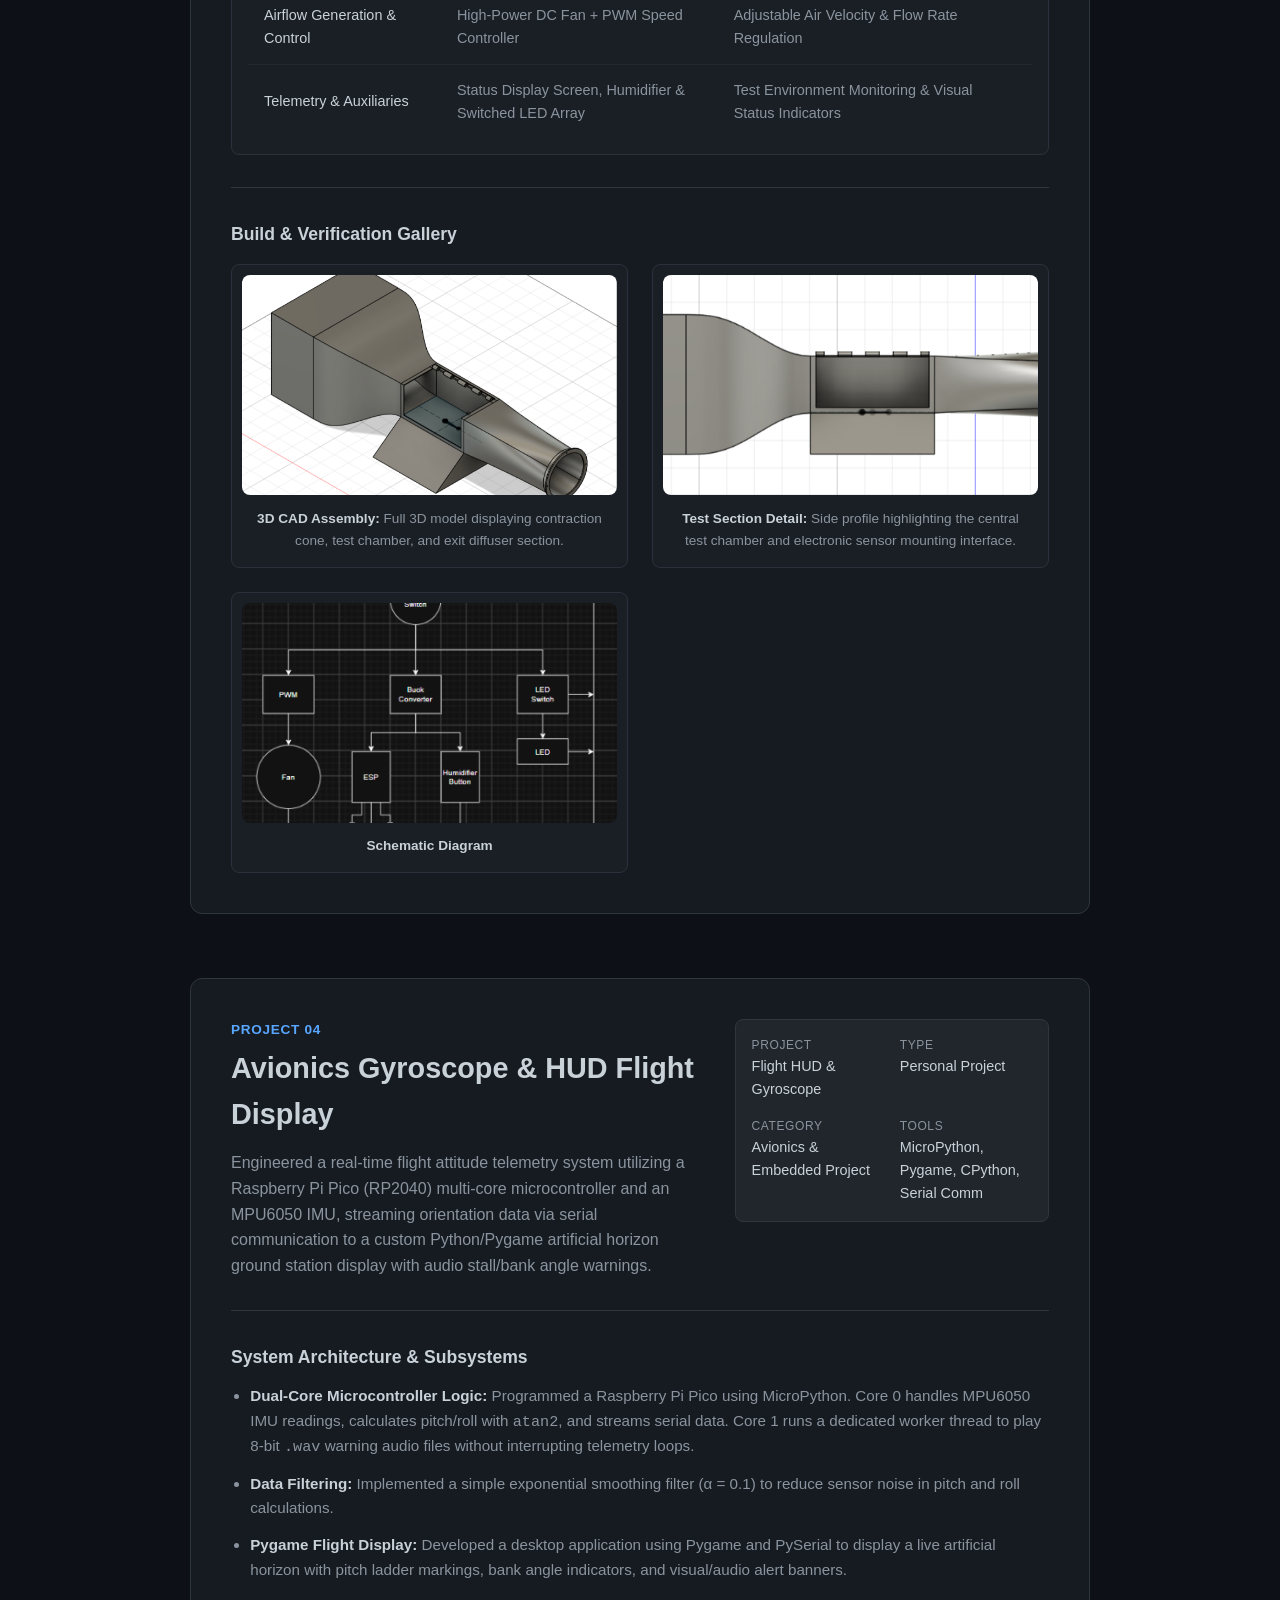
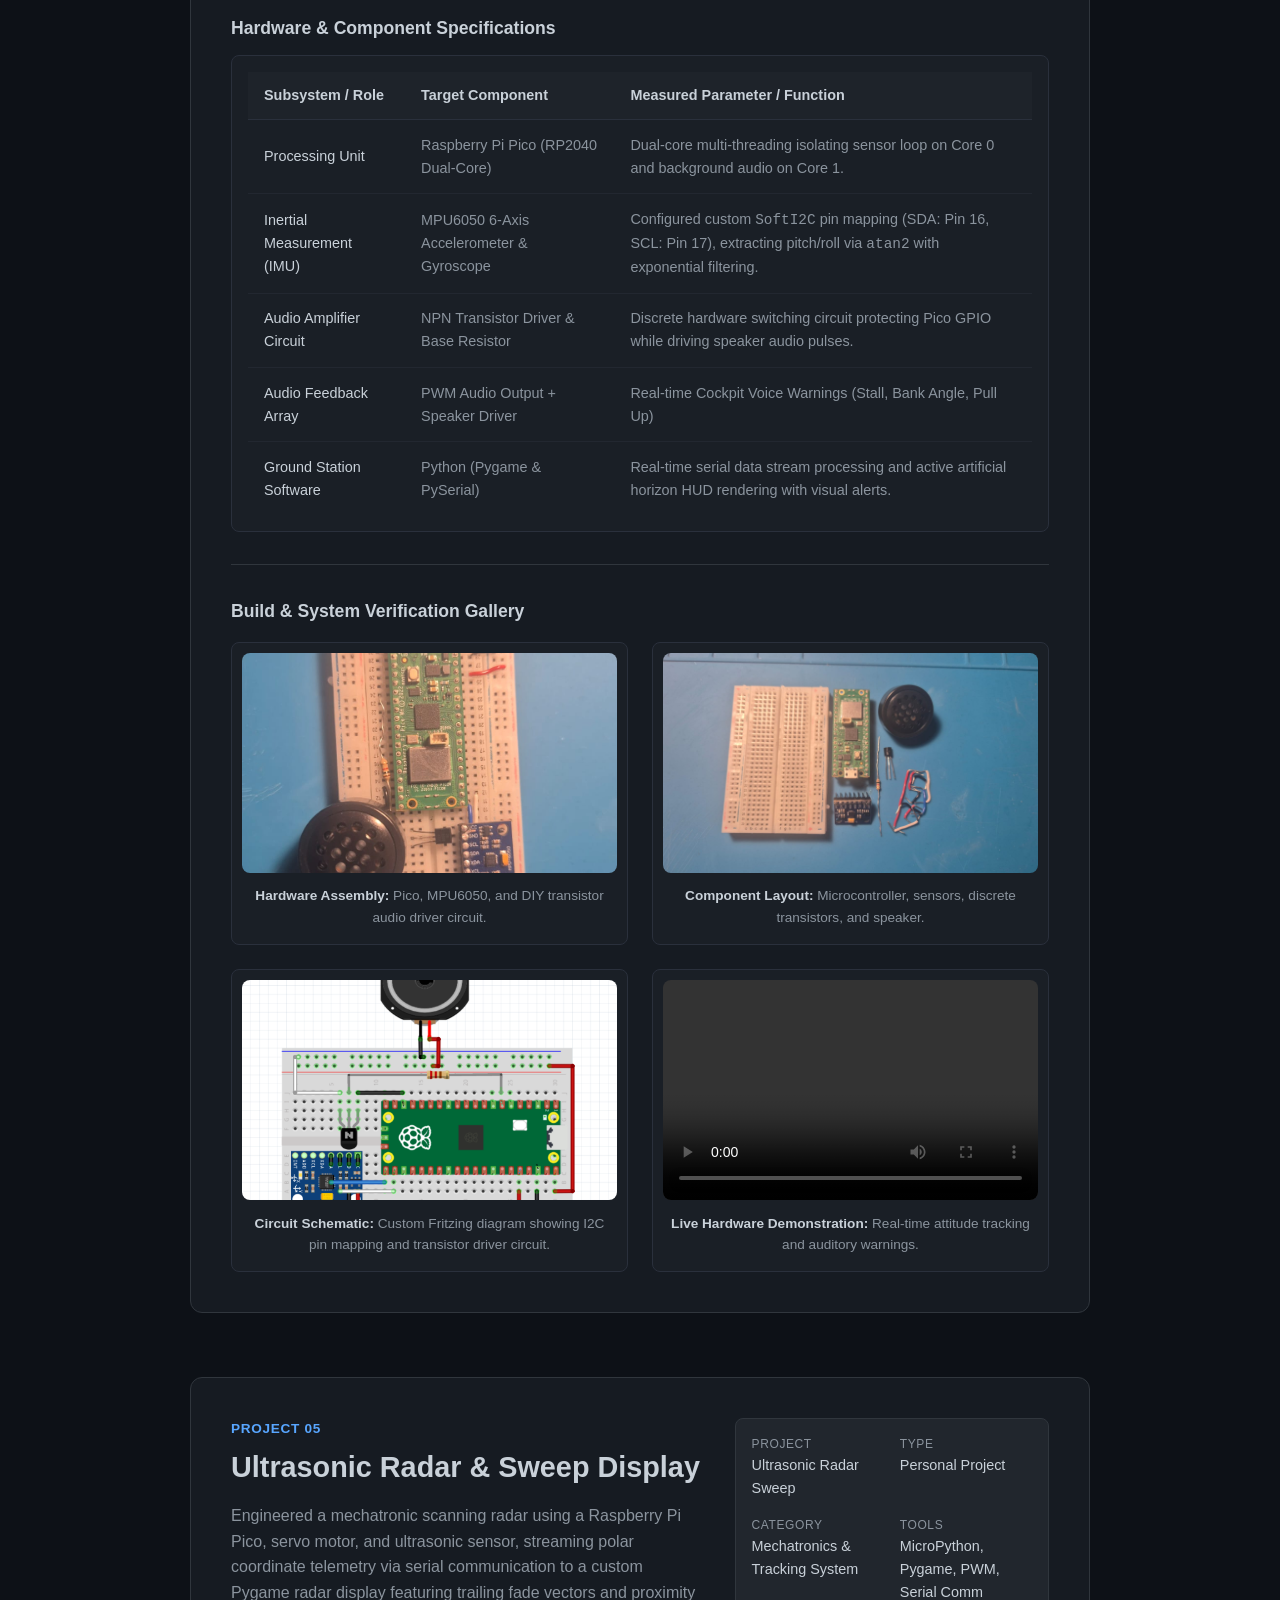
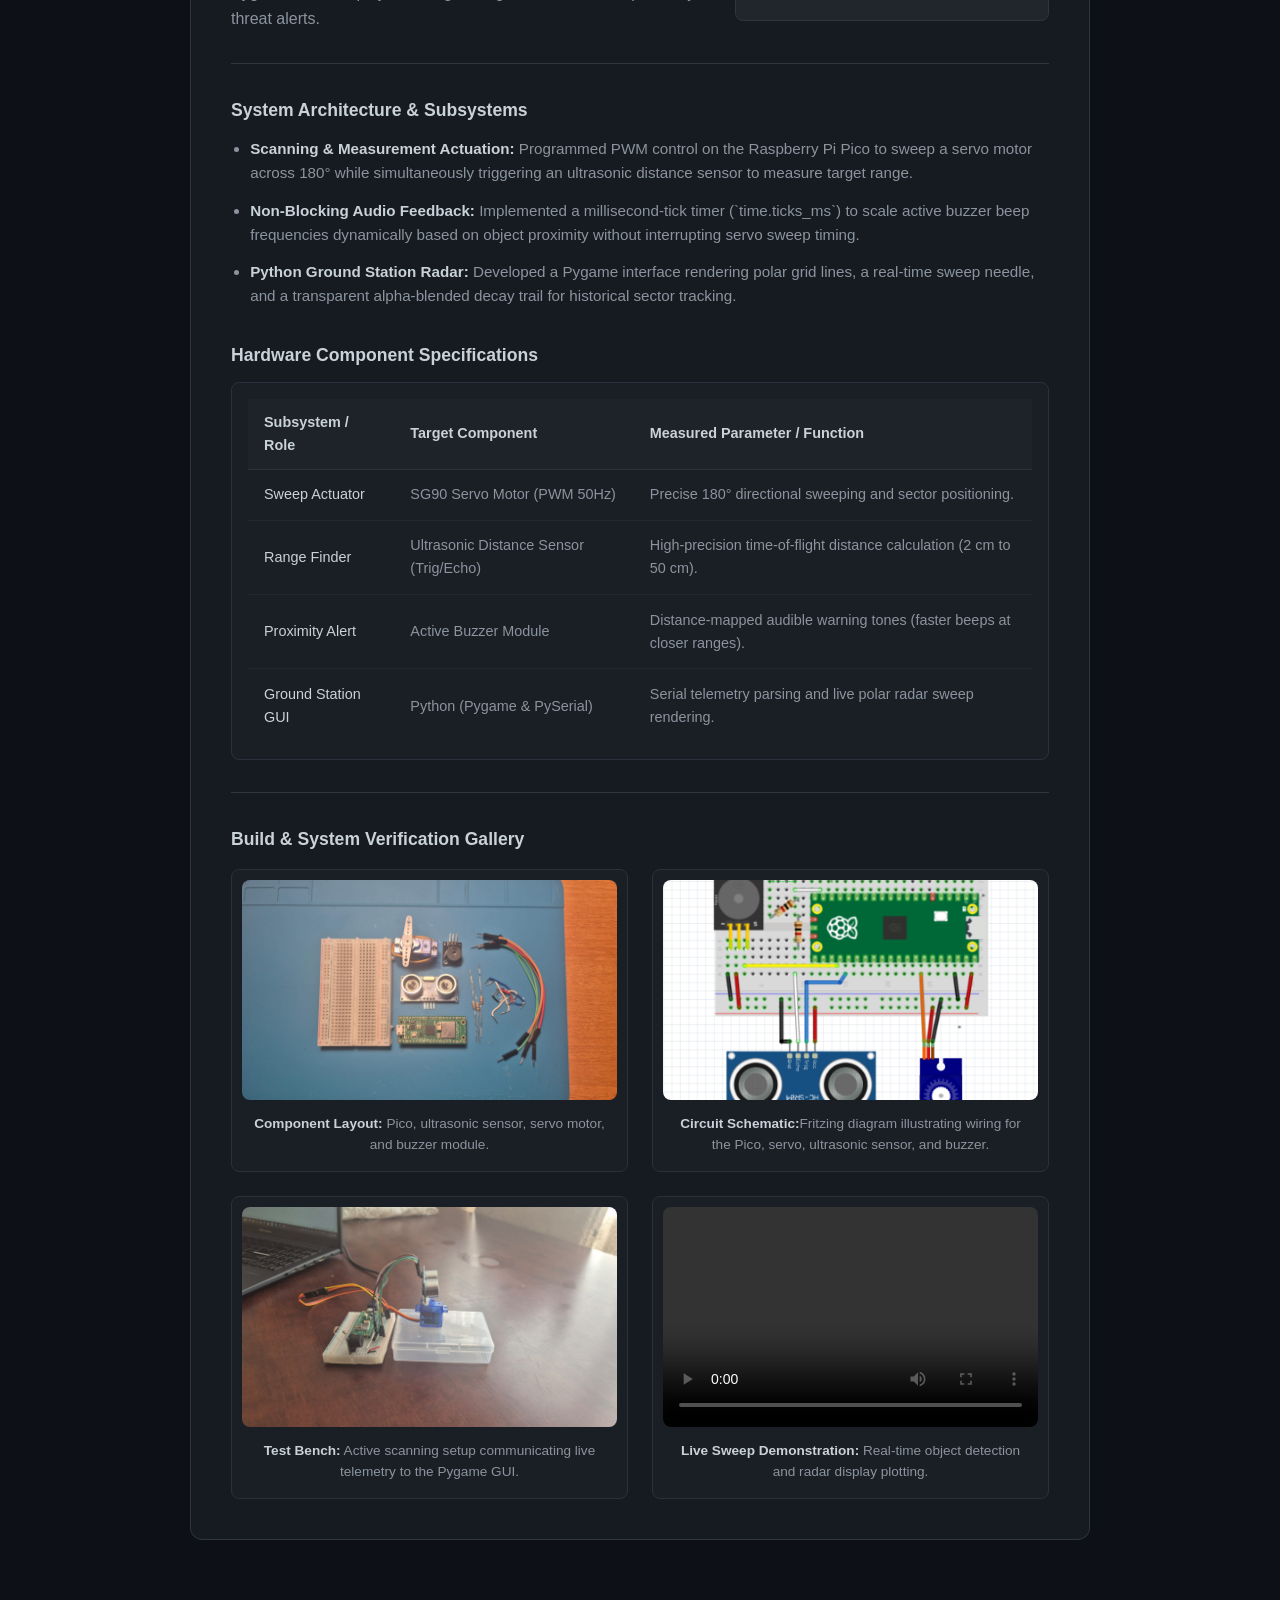
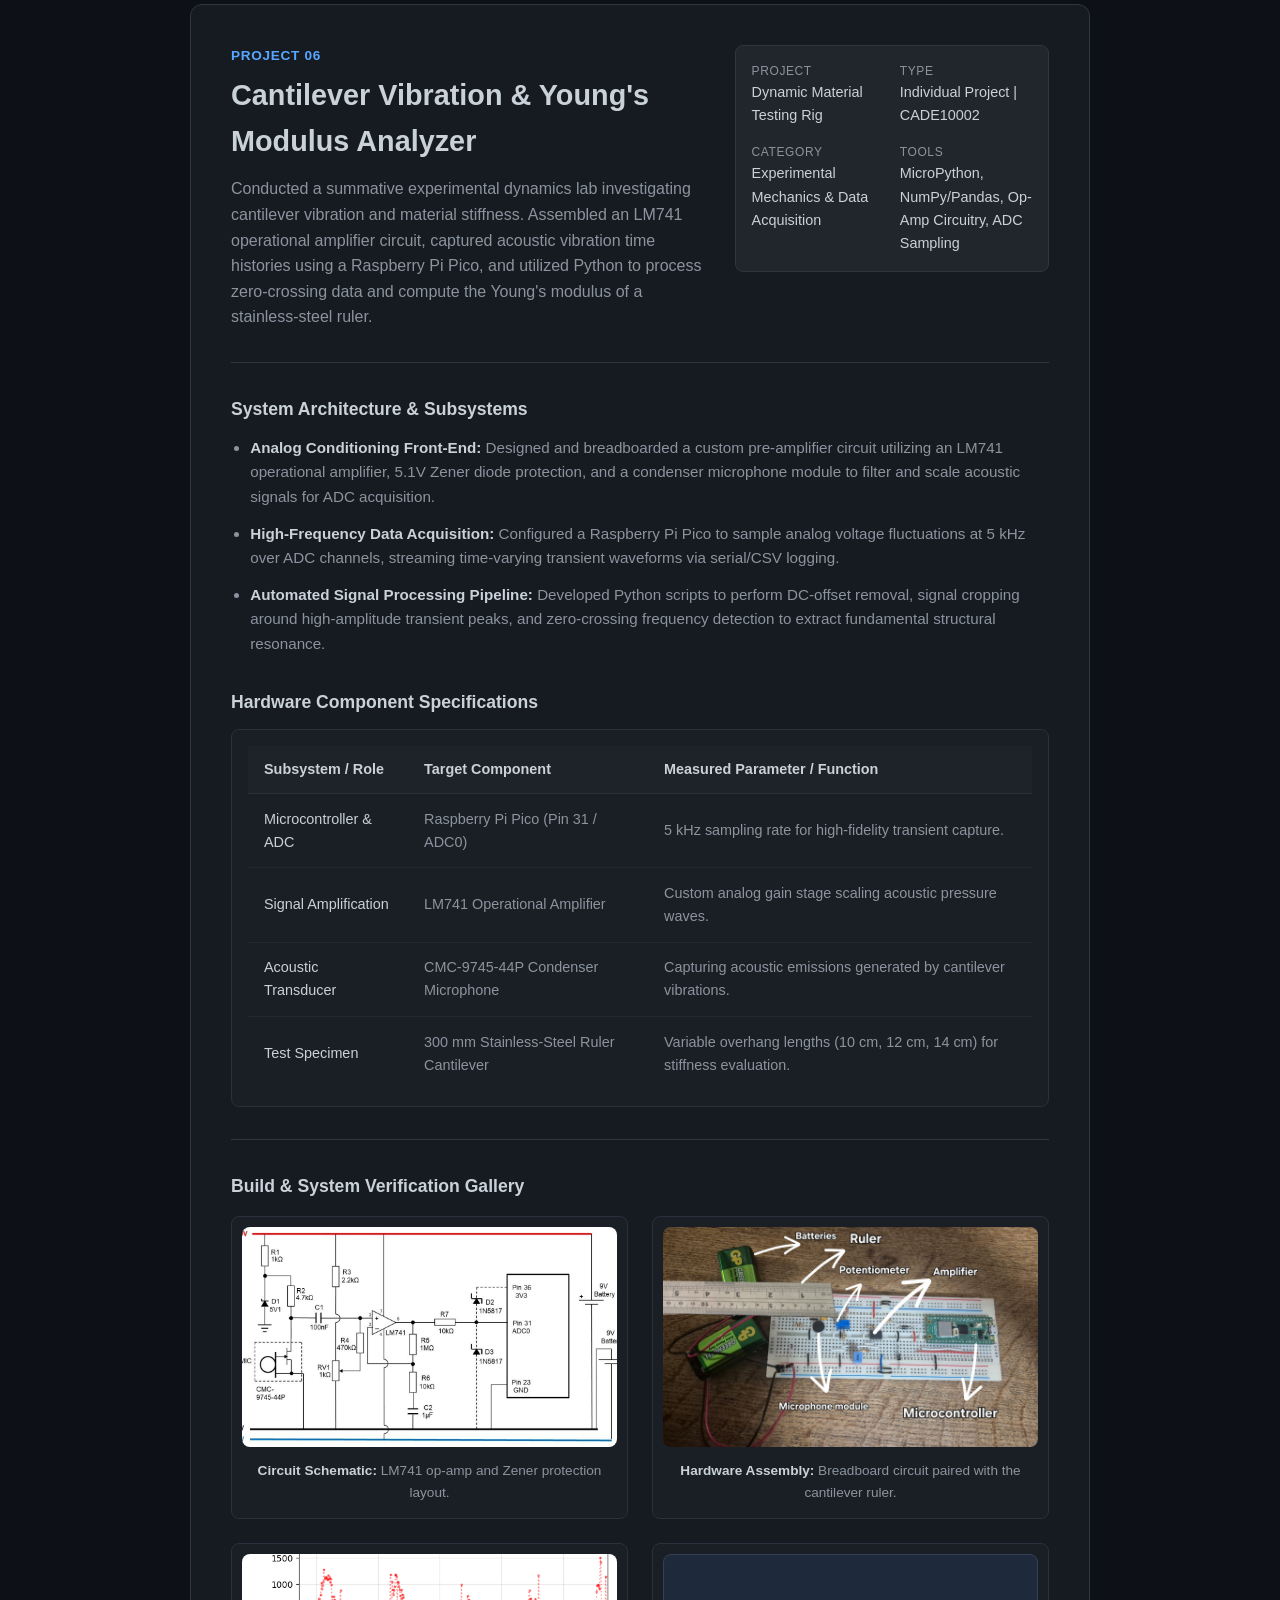
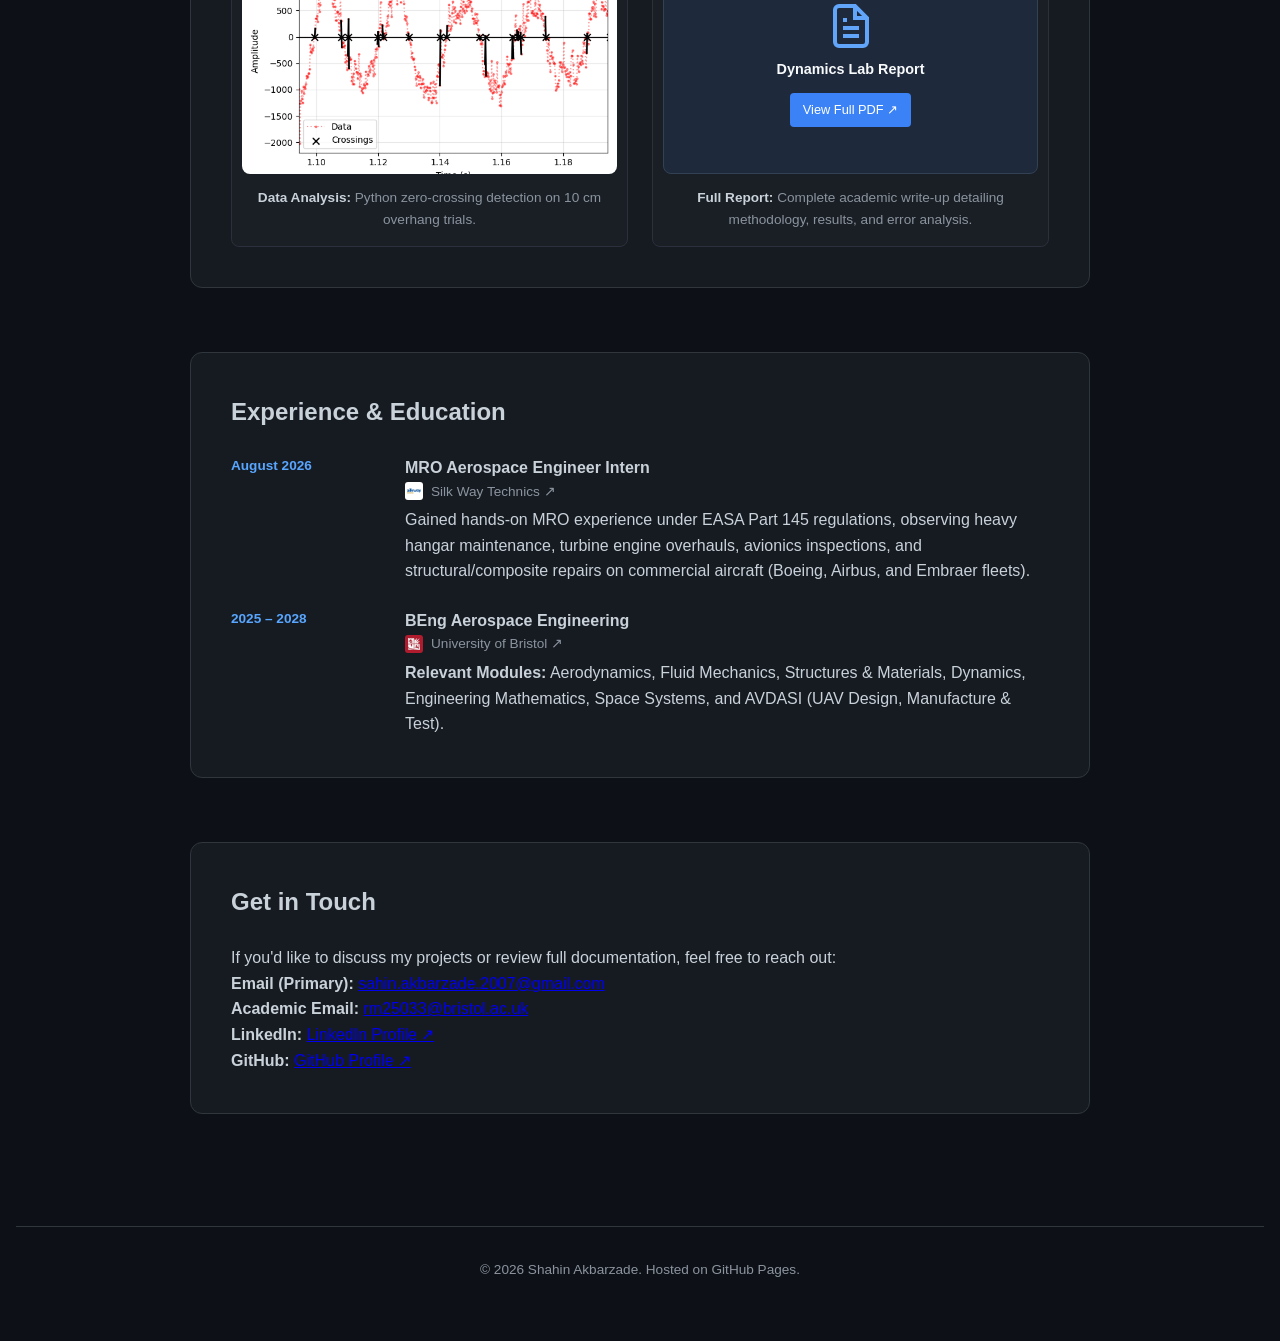
==== commit ca79567c: "Add files via upload" ====
--- a/index.html
+++ b/index.html
@@ -19,6 +19,7 @@
         <a href="#project-3">Wind Tunnel</a>
         <a href="#project-4">Flight HUD</a>
         <a href="#project-5">Radar System</a>
+        <a href="#project-6">Cantilever Vibration</a>
         <a href="#experience">Experience</a>
         <a href="#contact">Contact</a>
         <a href="https://www.linkedin.com/in/shahin-akbarzade-49428327b" target="_blank" rel="noopener">LinkedIn ↗</a>
@@ -30,7 +31,7 @@
     <!-- Hero / Intro Section -->
     <section id="top" class="hero-section">
       <div class="hero-text">
-        <p class="degree-tag">Aerospace Engineering Student | University of Bristol</p>
+        <p class="degree-tag">BEng Aerospace Engineering Student | University of Bristol</p>
         <h1>Shahin Akbarzade</h1>
         <p class="specialty-tag">Aerospace | Avionics</p>
         <p class="bio">
@@ -466,6 +467,97 @@
               Your browser does not support the video tag.
             </video>
             <figcaption><b>Live Sweep Demonstration:</b> Real-time object detection and radar display plotting.</figcaption>
+          </figure>
+        </div>
+      </div>
+    </section>
+
+    <!-- Project 06 Details -->
+    <section id="project-6" class="project-card">
+      <div class="project-header">
+        <div>
+          <span class="project-num">Project 06</span>
+          <h2>Cantilever Vibration & Young's Modulus Analyzer</h2>
+          <p class="project-summary">Conducted a summative experimental dynamics lab investigating cantilever vibration and material stiffness. Assembled an LM741 operational amplifier circuit, captured acoustic vibration time histories using a Raspberry Pi Pico, and utilized Python to process zero-crossing data and compute the Young's modulus of a stainless-steel ruler.</p>
+        </div>
+        <dl class="project-details-grid">
+          <div><dt>Project</dt><dd>Dynamic Material Testing Rig</dd></div>
+          <div><dt>Type</dt><dd>Individual Project | CADE10002</dd></div>
+          <div><dt>Category</dt><dd>Experimental Mechanics & Data Acquisition</dd></div>
+          <div><dt>Tools</dt><dd>MicroPython, NumPy/Pandas, Op-Amp Circuitry, ADC Sampling</dd></div>
+        </dl>
+      </div>
+
+      <div class="detail-section">
+        <h3>System Architecture & Subsystems</h3>
+        <ul>
+          <li><b>Analog Conditioning Front-End:</b> Designed and breadboarded a custom pre-amplifier circuit utilizing an LM741 operational amplifier, 5.1V Zener diode protection, and a condenser microphone module to filter and scale acoustic signals for ADC acquisition.</li>
+          <li><b>High-Frequency Data Acquisition:</b> Configured a Raspberry Pi Pico to sample analog voltage fluctuations at 5 kHz over ADC channels, streaming time-varying transient waveforms via serial/CSV logging.</li>
+          <li><b>Automated Signal Processing Pipeline:</b> Developed Python scripts to perform DC-offset removal, signal cropping around high-amplitude transient peaks, and zero-crossing frequency detection to extract fundamental structural resonance.</li>
+        </ul>
+      </div>
+
+      <div class="detail-section">
+        <h3>Hardware Component Specifications</h3>
+        <div class="table-container">
+          <table class="specs-table">
+            <thead>
+              <tr>
+                <th>Subsystem / Role</th>
+                <th>Target Component</th>
+                <th>Measured Parameter / Function</th>
+              </tr>
+            </thead>
+            <tbody>
+              <tr>
+                <td>Microcontroller & ADC</td>
+                <td>Raspberry Pi Pico (Pin 31 / ADC0)</td>
+                <td>5 kHz sampling rate for high-fidelity transient capture.</td>
+              </tr>
+              <tr>
+                <td>Signal Amplification</td>
+                <td>LM741 Operational Amplifier</td>
+                <td>Custom analog gain stage scaling acoustic pressure waves.</td>
+              </tr>
+              <tr>
+                <td>Acoustic Transducer</td>
+                <td>CMC-9745-44P Condenser Microphone</td>
+                <td>Capturing acoustic emissions generated by cantilever vibrations.</td>
+              </tr>
+              <tr>
+                <td>Test Specimen</td>
+                <td>300 mm Stainless-Steel Ruler Cantilever</td>
+                <td>Variable overhang lengths (10 cm, 12 cm, 14 cm) for stiffness evaluation.</td>
+              </tr>
+            </tbody>
+          </table>
+        </div>
+      </div>
+
+      <div class="media-section">
+        <h3>Build & System Verification Gallery</h3>
+        <div class="media-grid">
+          <figure>
+            <img class="lightbox-trigger" src="ECMDA/Circuit.jpg" alt="Microphone operational amplifier circuit schematic">
+            <figcaption><b>Circuit Schematic:</b> LM741 op-amp and Zener protection layout.</figcaption>
+          </figure>
+          <figure>
+            <img class="lightbox-trigger" src="ECMDA/Apparatus Diagram.jpeg" alt="Experimental test bench layout">
+            <figcaption><b>Hardware Assembly:</b> Breadboard circuit paired with the cantilever ruler.</figcaption>
+          </figure>
+          <figure>
+            <img class="lightbox-trigger" src="ECMDA/Cropped_10cm_1.png" alt="Python zero-crossing signal processing graph">
+            <figcaption><b>Data Analysis:</b> Python zero-crossing detection on 10 cm overhang trials.</figcaption>
+          </figure>
+          
+          <!-- PDF Lab Report Embedded in Media Section -->
+          <figure style="display: flex; flex-direction: column; height: 100%;">
+            <div style="flex-grow: 1; height: 220px; background: #1e293b; border-radius: 8px; display: flex; flex-direction: column; align-items: center; justify-content: center; border: 1px solid #334155;">
+              <svg width="48" height="48" fill="none" stroke="#60a5fa" stroke-width="2" viewBox="0 0 24 24"><path d="M14 2H6a2 2 0 0 0-2 2v16a2 2 0 0 0 2 2h12a2 2 0 0 0 2-2V8z"></path><polyline points="14 2 14 8 20 8"></polyline><line x1="16" y1="13" x2="8" y2="13"></line><line x1="16" y1="17" x2="8" y2="17"></line><polyline points="10 9 9 9 8 9"></polyline></svg>
+              <span style="color: #f8fafc; font-weight: 600; margin-top: 0.5rem; font-size: 0.9rem;">Dynamics Lab Report</span>
+              <a href="ECMDA/Dynamics_Lab(Final)_2802077.pdf" target="_blank" style="margin-top: 0.75rem; background: #3b82f6; color: white; padding: 0.4rem 0.8rem; border-radius: 4px; font-size: 0.8rem; text-decoration: none;">View Full PDF ↗</a>
+            </div>
+            <figcaption><b>Full Report:</b> Complete academic write-up detailing methodology, results, and error analysis.</figcaption>
           </figure>
         </div>
       </div>
--- a/style.css
+++ b/style.css
@@ -639,4 +639,30 @@
   display: flex;
   flex-direction: column;
   height: 100%;
+}
+
+/* Mobile & Tablet Layout (Screens <= 768px) */
+@media (max-width: 768px) {
+  /* Replace .hero-container with your actual parent wrapper class if different */
+  .hero-section {
+    display: flex;
+    flex-direction: column-reverse !important; /* Forces the image to stay at the top */
+    text-align: center !important;
+    align-items: center !important;
+  }
+  
+  /* Shrinks the image wrapper so it looks neat and balanced */
+  .hero-image-wrapper {
+    width: 140px !important;
+    height: 140px !important;
+    max-width: 140px !important;
+    margin: 0 auto 1.5rem auto !important;
+  }
+  
+  .hero-image-wrapper img {
+    width: 100% !important;
+    height: 100% !important;
+    border-radius: 50% !important;
+    object-fit: cover !important;
+  }
 }
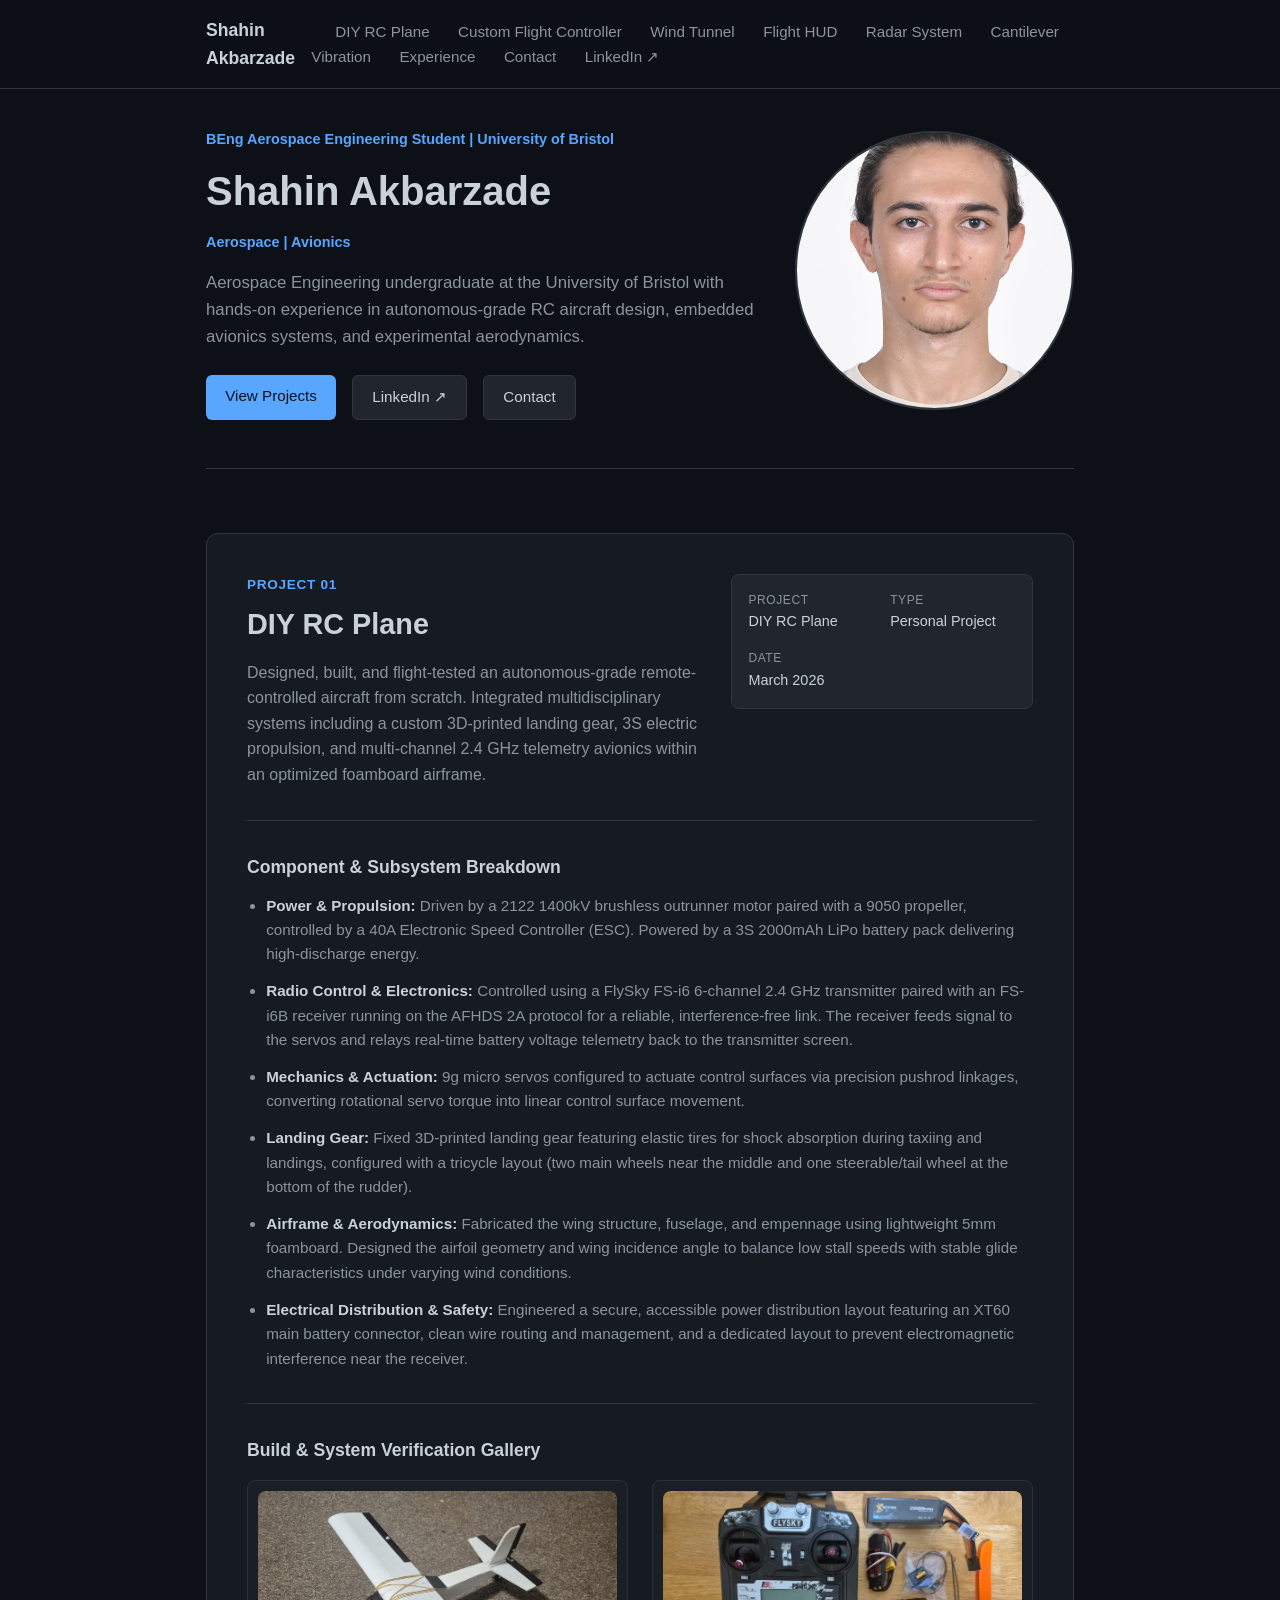
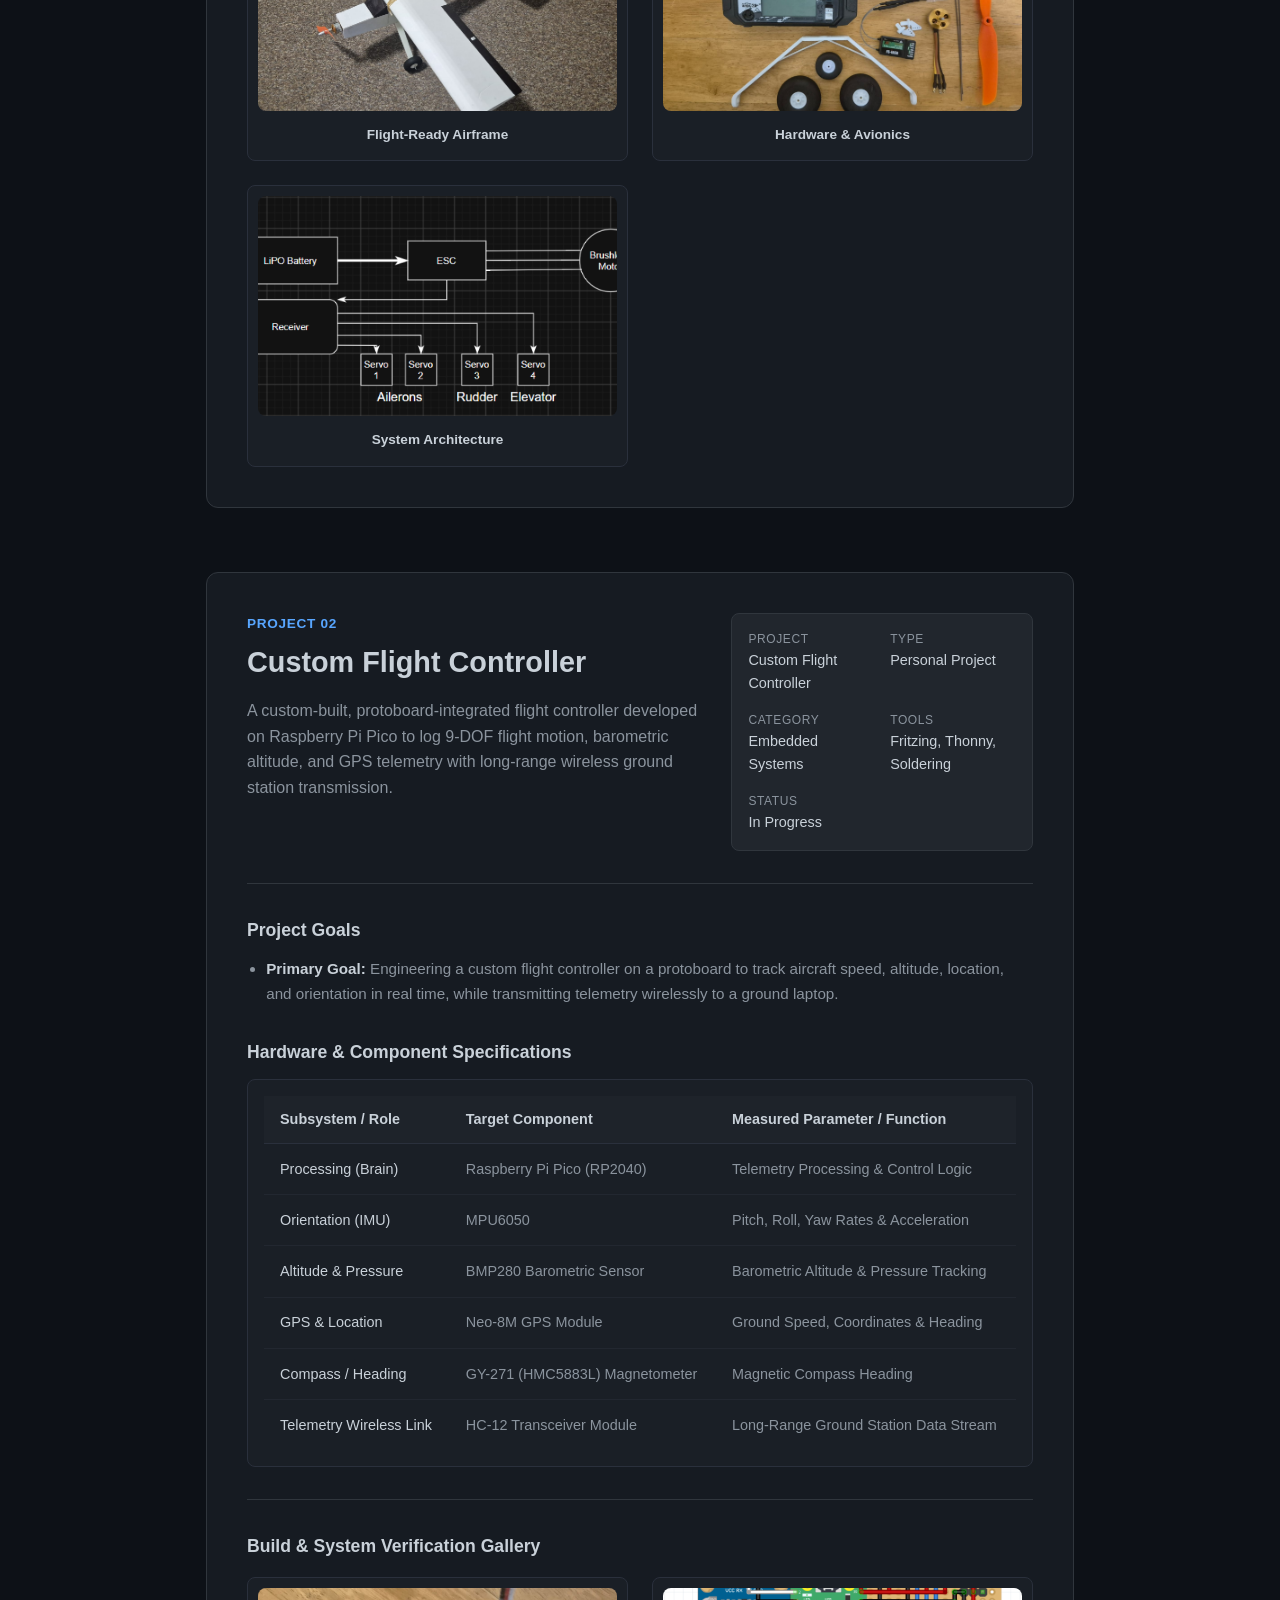
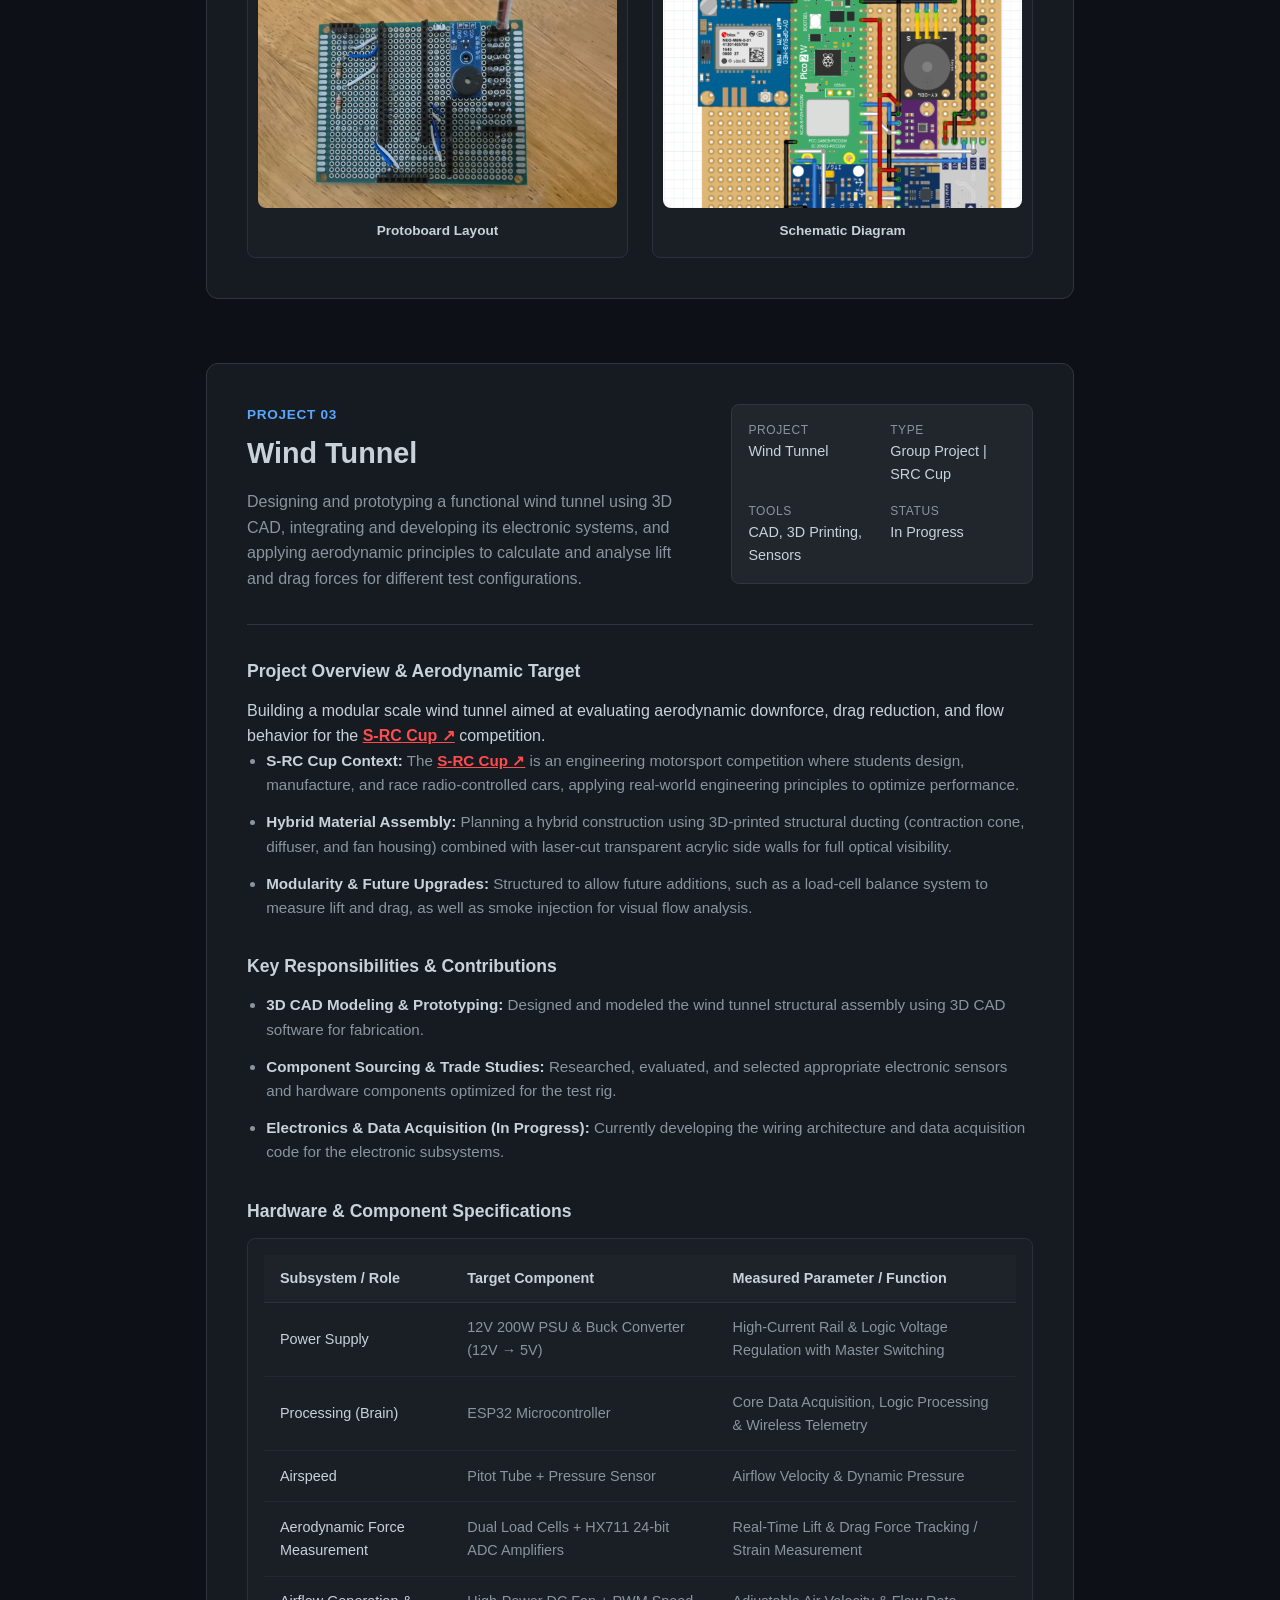
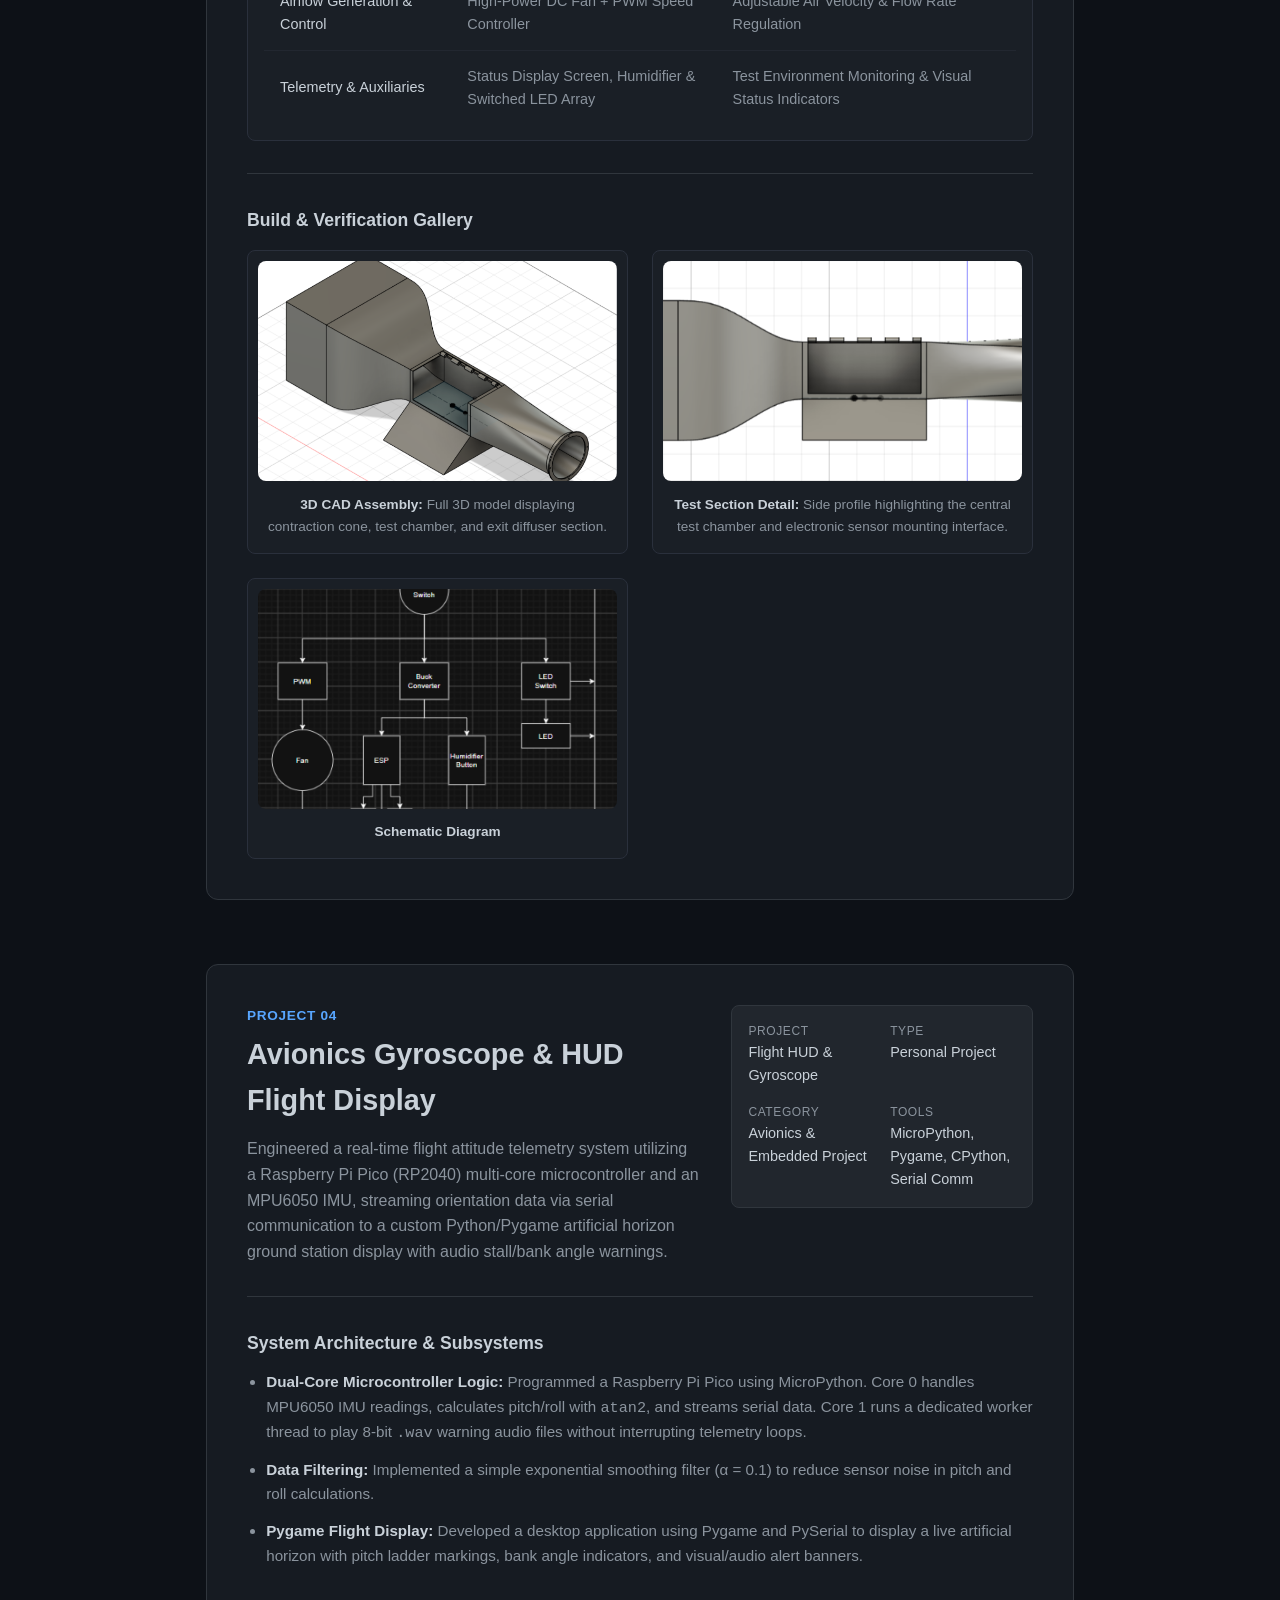
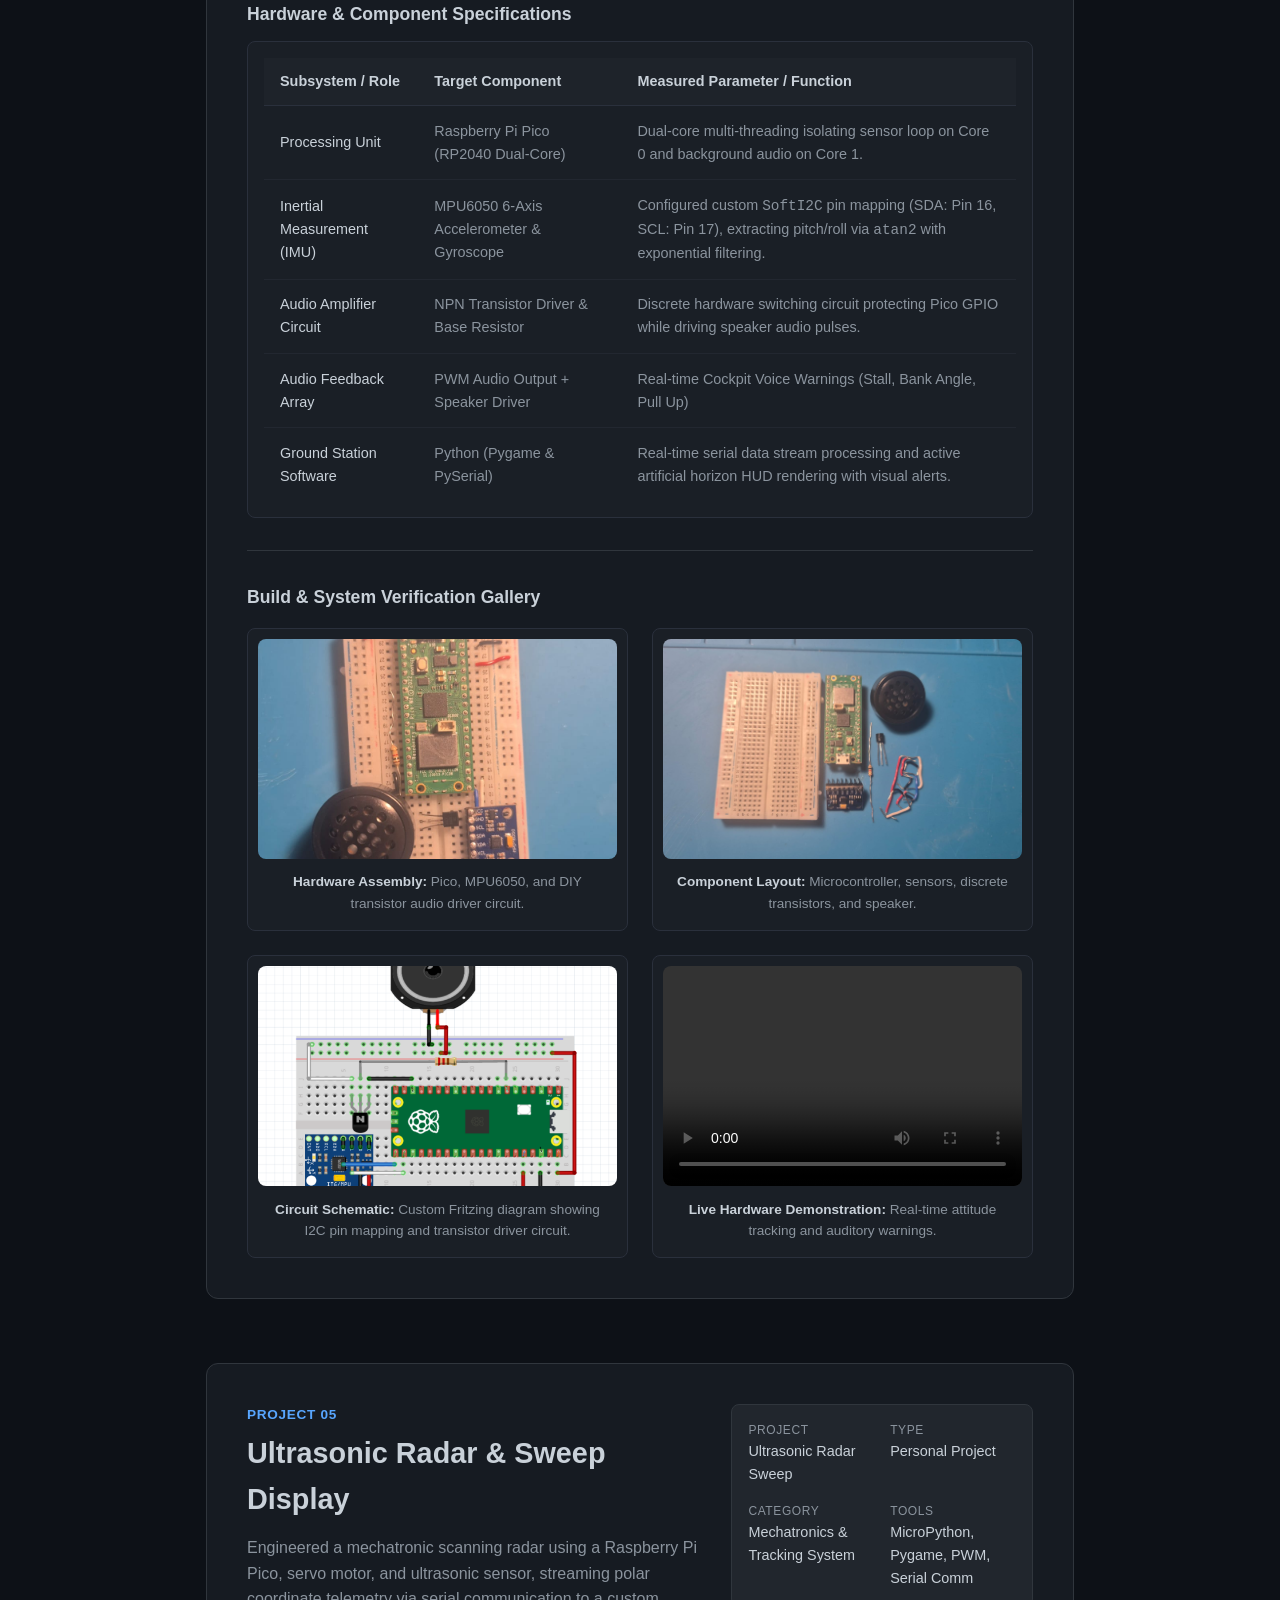
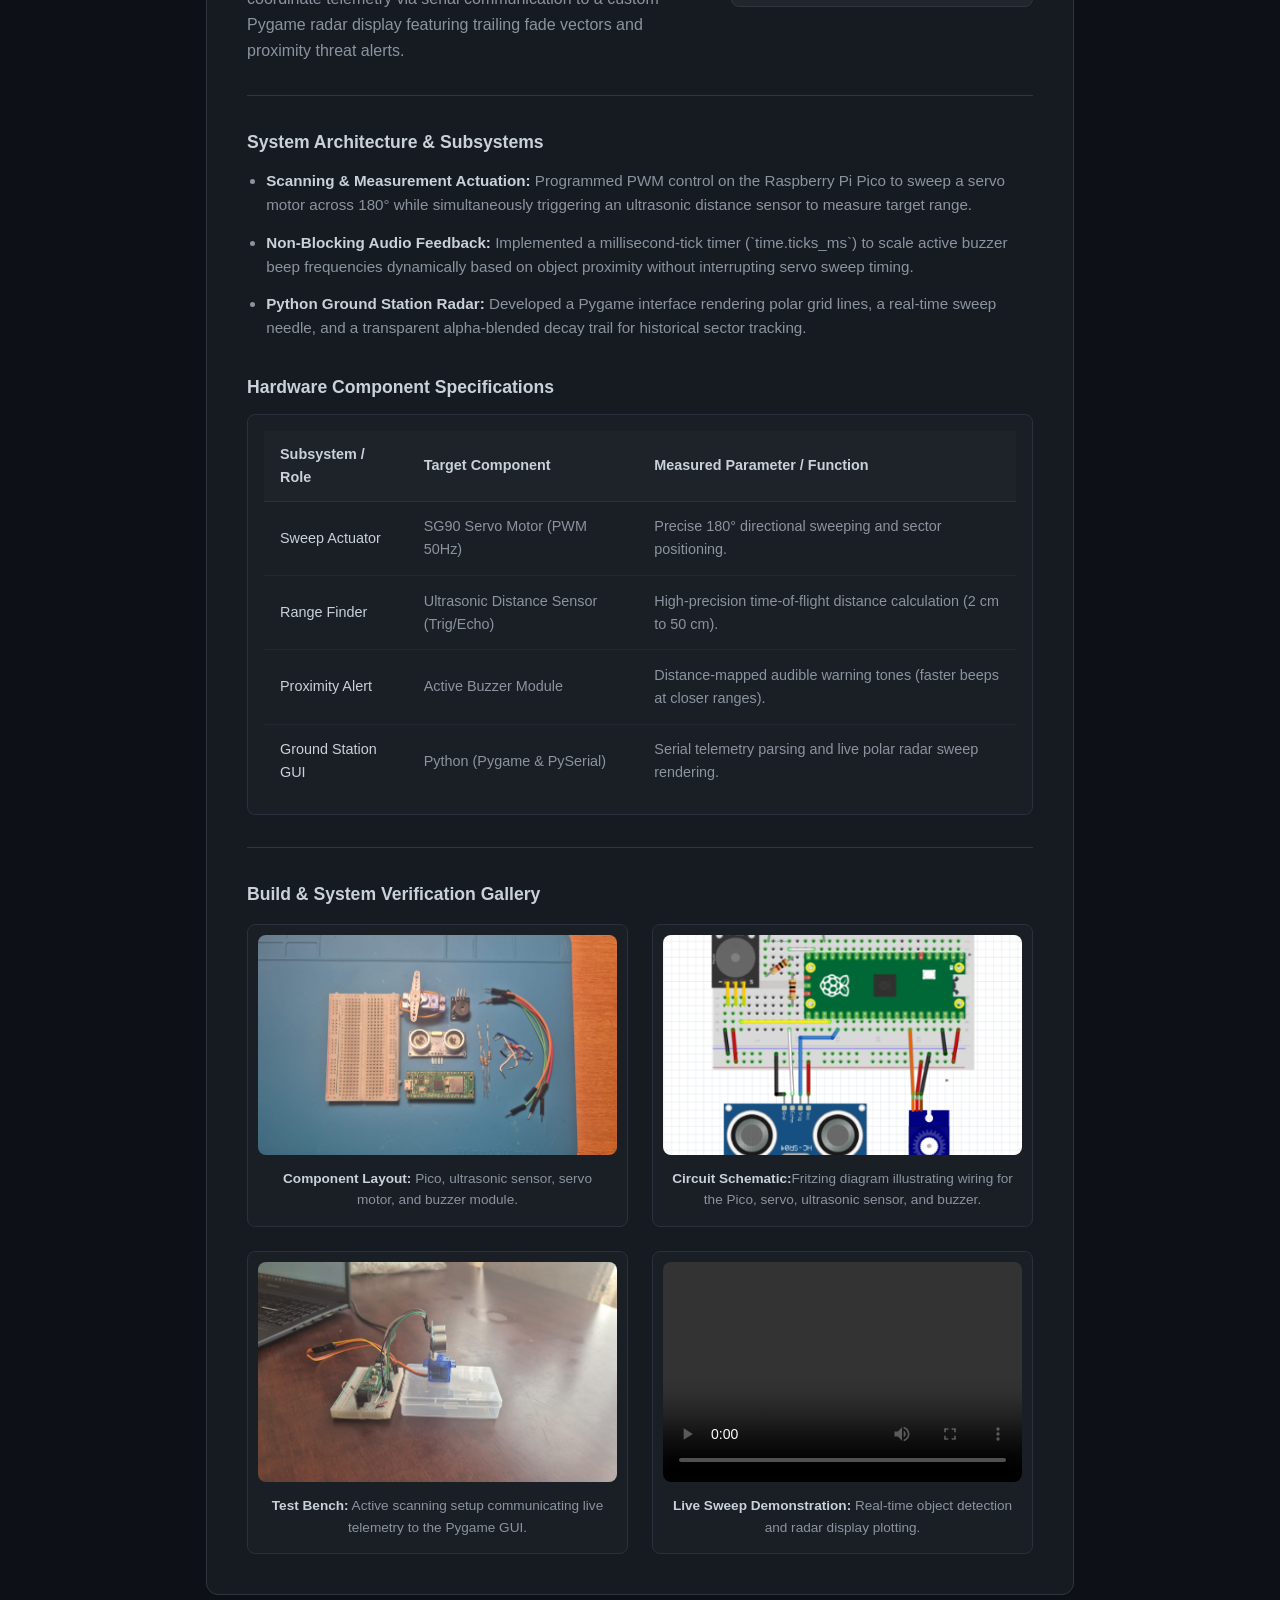
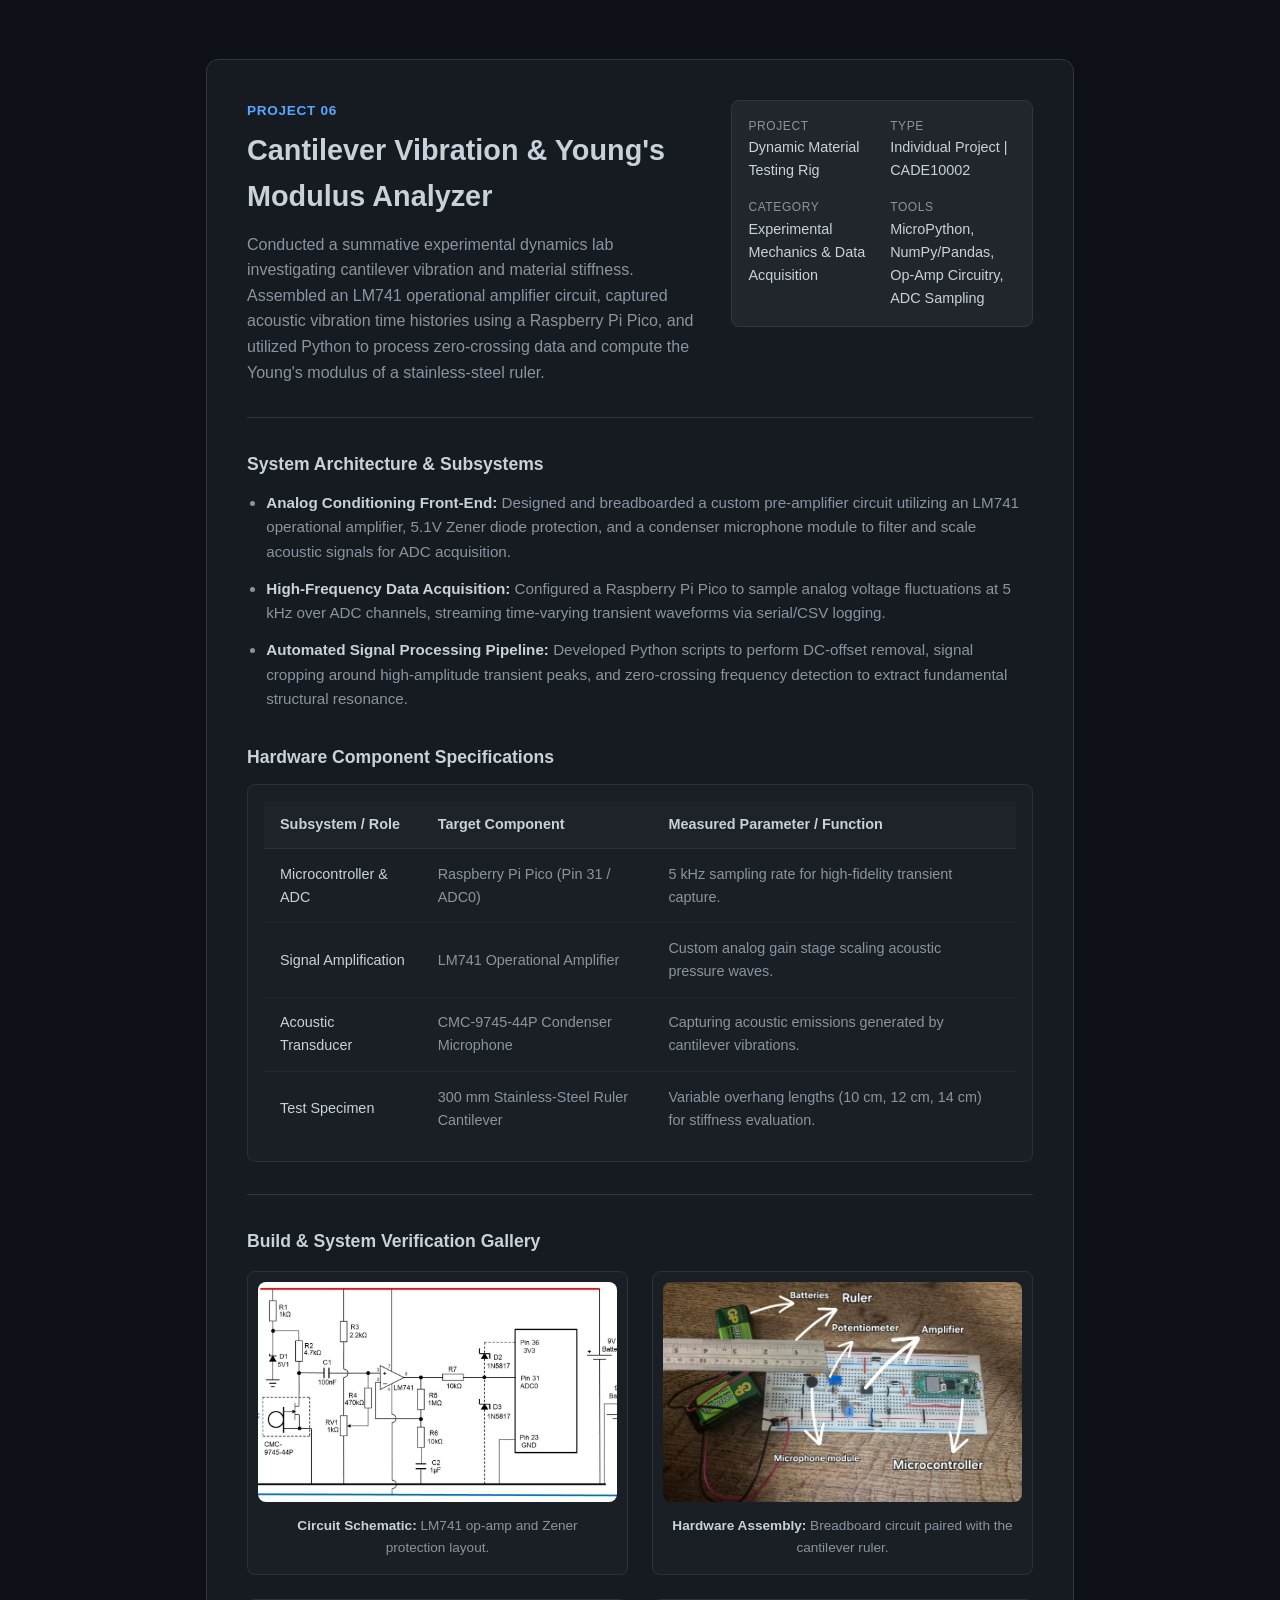
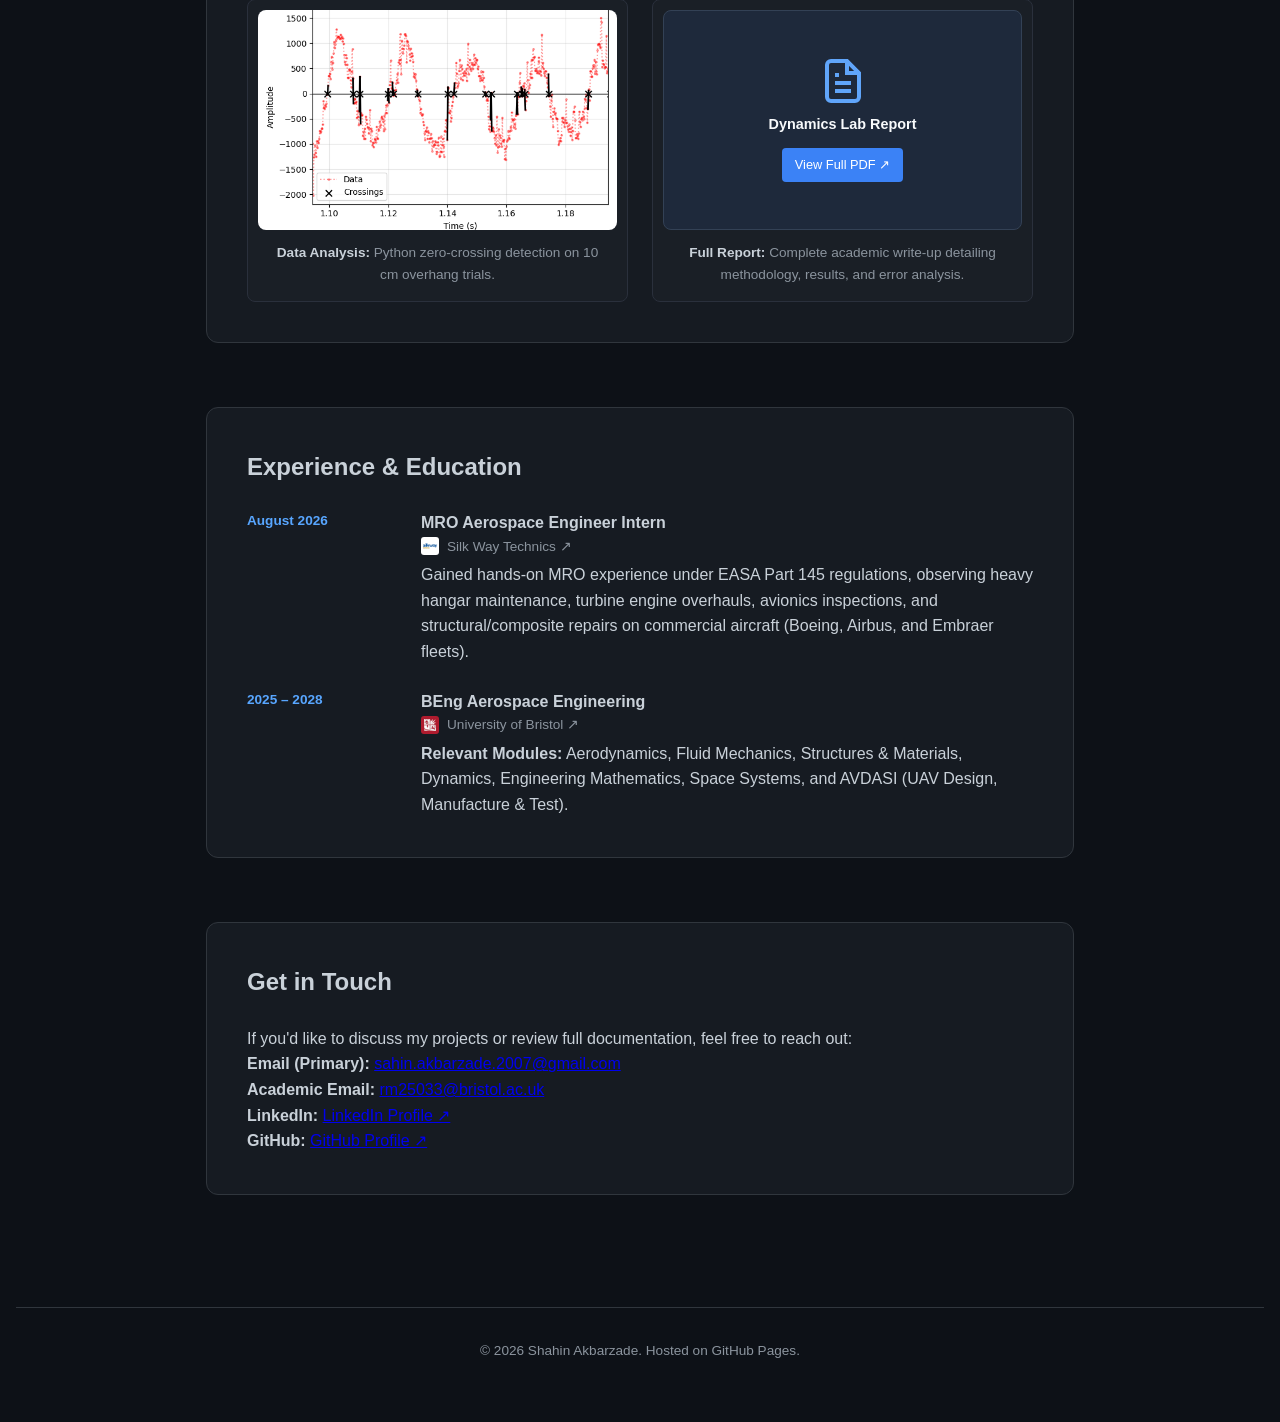
==== commit 2382b34c: "Add files via upload" ====
--- a/index.html
+++ b/index.html
@@ -630,5 +630,24 @@
   </div>
 
   <script src="script.js"></script>
+  <script>
+  let lastScrollY = window.scrollY;
+  const header = document.querySelector('header');
+
+  window.addEventListener('scroll', () => {
+    const currentScrollY = window.scrollY;
+
+    // Only start hiding after scrolling past 50px
+    if (currentScrollY > lastScrollY && currentScrollY > 50) {
+      // Scrolling DOWN -> Hide Header
+      header.classList.add('nav-hidden');
+    } else {
+      // Scrolling UP -> Reveal Header
+      header.classList.remove('nav-hidden');
+    }
+
+    lastScrollY = currentScrollY;
+  });
+</script>
 </body>
 </html>
--- a/style.css
+++ b/style.css
@@ -5,7 +5,7 @@
 /* ==========================================
    Base Theme & Variables
    ========================================== */
-   :root {
+:root {
   --bg-color: #0d1117;
   --card-bg: #161b22;
   --card-inner: #1a1f26;
@@ -34,16 +34,24 @@
 }
 
 /* ==========================================
-   Sticky Header Navigation
+   Smart Header Navigation (Hide on Scroll Down / Show on Scroll Up)
    ========================================== */
 header {
-  position: sticky;
+  position: fixed;
   top: 0;
-  background-color: rgba(13, 17, 23, 0.85);
+  left: 0;
+  width: 100%;
+  background-color: rgba(13, 17, 23, 0.95);
   backdrop-filter: blur(10px);
   border-bottom: 1px solid var(--border-color);
   z-index: 1000;
   padding: 1rem 0;
+  transition: transform 0.3s ease-in-out; /* Smooth slide animation */
+}
+
+/* This class hides the header by pushing it above the viewport */
+header.nav-hidden {
+  transform: translateY(-100%);
 }
 
 .header-container {
@@ -52,6 +60,7 @@
   display: flex;
   justify-content: space-between;
   align-items: center;
+  padding: 0 1rem;
 }
 
 .logo-link {
@@ -79,7 +88,10 @@
 main {
   max-width: 900px;
   margin: 0 auto;
-  padding: 3rem 0;
+  padding-top: 8rem; /* Pushes the main content down so it doesn't hide under the fixed header */
+  padding-bottom: 3rem;
+  padding-left: 1rem;
+  padding-right: 1rem;
 }
 
 .project-card, .content-section {
@@ -268,6 +280,7 @@
   border-radius: 8px;
   padding: 1rem;
   overflow-x: auto;
+  -webkit-overflow-scrolling: touch;
 }
 
 .specs-table {
@@ -317,8 +330,17 @@
 
 .media-grid {
   display: grid;
-  grid-template-columns: repeat(auto-fit, minmax(260px, 1fr));
+  grid-template-columns: repeat(auto-fit, minmax(280px, 1fr));
   gap: 1.5rem;
+  align-items: start;
+}
+
+.media-grid img, 
+.media-grid video {
+  width: 100%;
+  height: 220px;
+  object-fit: cover;
+  border-radius: 8px;
 }
 
 .media-grid figure {
@@ -328,13 +350,9 @@
   overflow: hidden;
   text-align: center;
   padding: 10px;
-}
-
-.media-grid img {
-  width: 100%;
-  height: 180px;
-  object-fit: cover;
-  border-radius: 6px;
+  display: flex;
+  flex-direction: column;
+  height: 100%;
 }
 
 .media-grid figcaption {
@@ -380,9 +398,33 @@
 }
 
 .timeline-org {
+  display: flex;
+  align-items: center;
+  gap: 8px;
   font-size: 0.85rem;
   color: var(--text-muted);
   margin-bottom: 0.3rem;
+}
+
+.timeline-org .org-link {
+  display: inline-flex;
+  align-items: center;
+  gap: 8px;
+  color: var(--text-muted);
+  text-decoration: none;
+  font-size: 0.85rem;
+  transition: color 0.2s;
+}
+
+.timeline-org .org-link:hover {
+  color: var(--accent);
+}
+
+.timeline-logo {
+  width: 18px;
+  height: 18px;
+  object-fit: contain;
+  border-radius: 3px;
 }
 
 .contact-list {
@@ -494,164 +536,29 @@
   color: var(--accent);
 }
 
-/* ==========================================
-   Responsive Design for Mobile
-   ========================================== */
-@media (max-width: 768px) {
-  .hero-section,
-  .project-header,
-  .timeline-item {
-    grid-template-columns: 1fr;
-    gap: 1rem;
-  }
-  
-  h1 {
-    font-size: 2rem;
-  }
-}
-.timeline-org {
-  display: flex;
-  align-items: center;
-  gap: 8px;
-  font-size: 0.85rem;
-  color: var(--text-muted);
-  margin-bottom: 0.3rem;
-}
-
-.timeline-logo {
-  width: 18px;
-  height: 18px;
-  object-fit: contain;
-  border-radius: 3px;
-}
-
-.timeline-org .org-link {
-  display: inline-flex;
-  align-items: center;
-  gap: 8px;
-  color: var(--text-muted);
-  text-decoration: none;
-  font-size: 0.85rem;
-  transition: color 0.2s;
-}
-
-.timeline-org .org-link:hover {
-  color: var(--accent);
-}
-
-.timeline-logo {
-  width: 18px;
-  height: 18px;
-  object-fit: contain;
-  border-radius: 3px;
-}
-/* ==========================================
-   Mobile Responsiveness
-   ========================================== */
-@media (max-width: 768px) {
-  /* Stack image grid cards vertically on small screens */
-  .gallery-grid,
-  .projects-grid {
-    grid-template-columns: 1fr;
-    gap: 1.25rem;
-  }
-
-  /* Make tables scrollable horizontally without breaking the screen layout */
-  .table-container {
-    overflow-x: auto;
-    -webkit-overflow-scrolling: touch;
-  }
-}
-
-@media (max-width: 768px) {
-  /* Fix header layout on mobile screens */
-  header, nav {
-    flex-direction: column;
-    align-items: flex-start;
-    gap: 0.75rem;
-    padding: 1rem 0;
-  }
-
-  /* Make navigation links wrap cleanly horizontally or scroll smoothly */
-  nav ul, .nav-links {
-    display: flex;
-    flex-wrap: wrap;
-    gap: 0.5rem 1rem;
-    font-size: 0.85rem;
-  }
-
-  /* Stack main hero buttons cleanly */
-  .hero-buttons {
-    display: flex;
-    flex-direction: column;
-    width: 100%;
-    gap: 0.5rem;
-  }
-
-  .hero-buttons a, 
-  .hero-buttons button {
-    width: 100%;
-    text-align: center;
-  }
-
-  /* Stack grid items vertically */
-  .gallery-grid,
-  .projects-grid {
-    grid-template-columns: 1fr;
-    gap: 1.25rem;
-  }
-
-  /* Make tables scrollable horizontally without breaking page layout */
-  .table-container {
-    overflow-x: auto;
-    -webkit-overflow-scrolling: touch;
-  }
-}
-
-/* Custom Red Style for Specific Links */
+/* Custom Highlight Link Style */
 a.highlight-link {
-  color: #ff4d4d; /* Bright visible red */
+  color: #ff4d4d;
   font-weight: 600;
   text-decoration: underline;
 }
 
 a.highlight-link:hover {
-  color: #ff1a1a; /* Slightly darker red on hover */
-}
-
-/* Media Grid Hizalaması */
-.media-grid {
-  display: grid;
-  grid-template-columns: repeat(auto-fit, minmax(280px, 1fr));
-  gap: 1.5rem;
-  align-items: start;
-}
-
-.media-grid img, 
-.media-grid video {
-  width: 100%;
-  height: 220px; /* Tüm medyalara eşit yükseklik kazandırır */
-  object-fit: cover; /* Dikey/Yatay görselleri bozmadan sığdırır */
-  border-radius: 8px;
-} /* <-- You were missing this closing brace! */
-
-.media-grid figure {
-  display: flex;
-  flex-direction: column;
-  height: 100%;
-}
-
-/* Mobile & Tablet Layout (Screens <= 768px) */
+  color: #ff1a1a;
+}
+
+/* ==========================================
+   Responsive Design for Mobile (<= 768px)
+   ========================================== */
 @media (max-width: 768px) {
-  /* Replace .hero-container with your actual parent wrapper class if different */
   .hero-section {
     display: flex;
-    flex-direction: column-reverse !important; /* Forces the image to stay at the top */
+    flex-direction: column-reverse !important;
     text-align: center !important;
     align-items: center !important;
+    gap: 1rem;
   }
   
-  /* Shrinks the image wrapper so it looks neat and balanced */
   .hero-image-wrapper {
     width: 140px !important;
     height: 140px !important;
@@ -665,4 +572,32 @@
     border-radius: 50% !important;
     object-fit: cover !important;
   }
+
+  .project-header,
+  .timeline-item {
+    grid-template-columns: 1fr;
+    gap: 1rem;
+  }
+  
+  h1 {
+    font-size: 2rem;
+  }
+
+  header, .header-container {
+    flex-direction: column;
+    align-items: flex-start;
+    gap: 0.75rem;
+  }
+
+  nav {
+    display: flex;
+    flex-wrap: wrap;
+    gap: 0.5rem 1rem;
+  }
+
+  nav a {
+    margin-left: 0;
+    margin-right: 1rem;
+    font-size: 0.85rem;
+  }
 }
